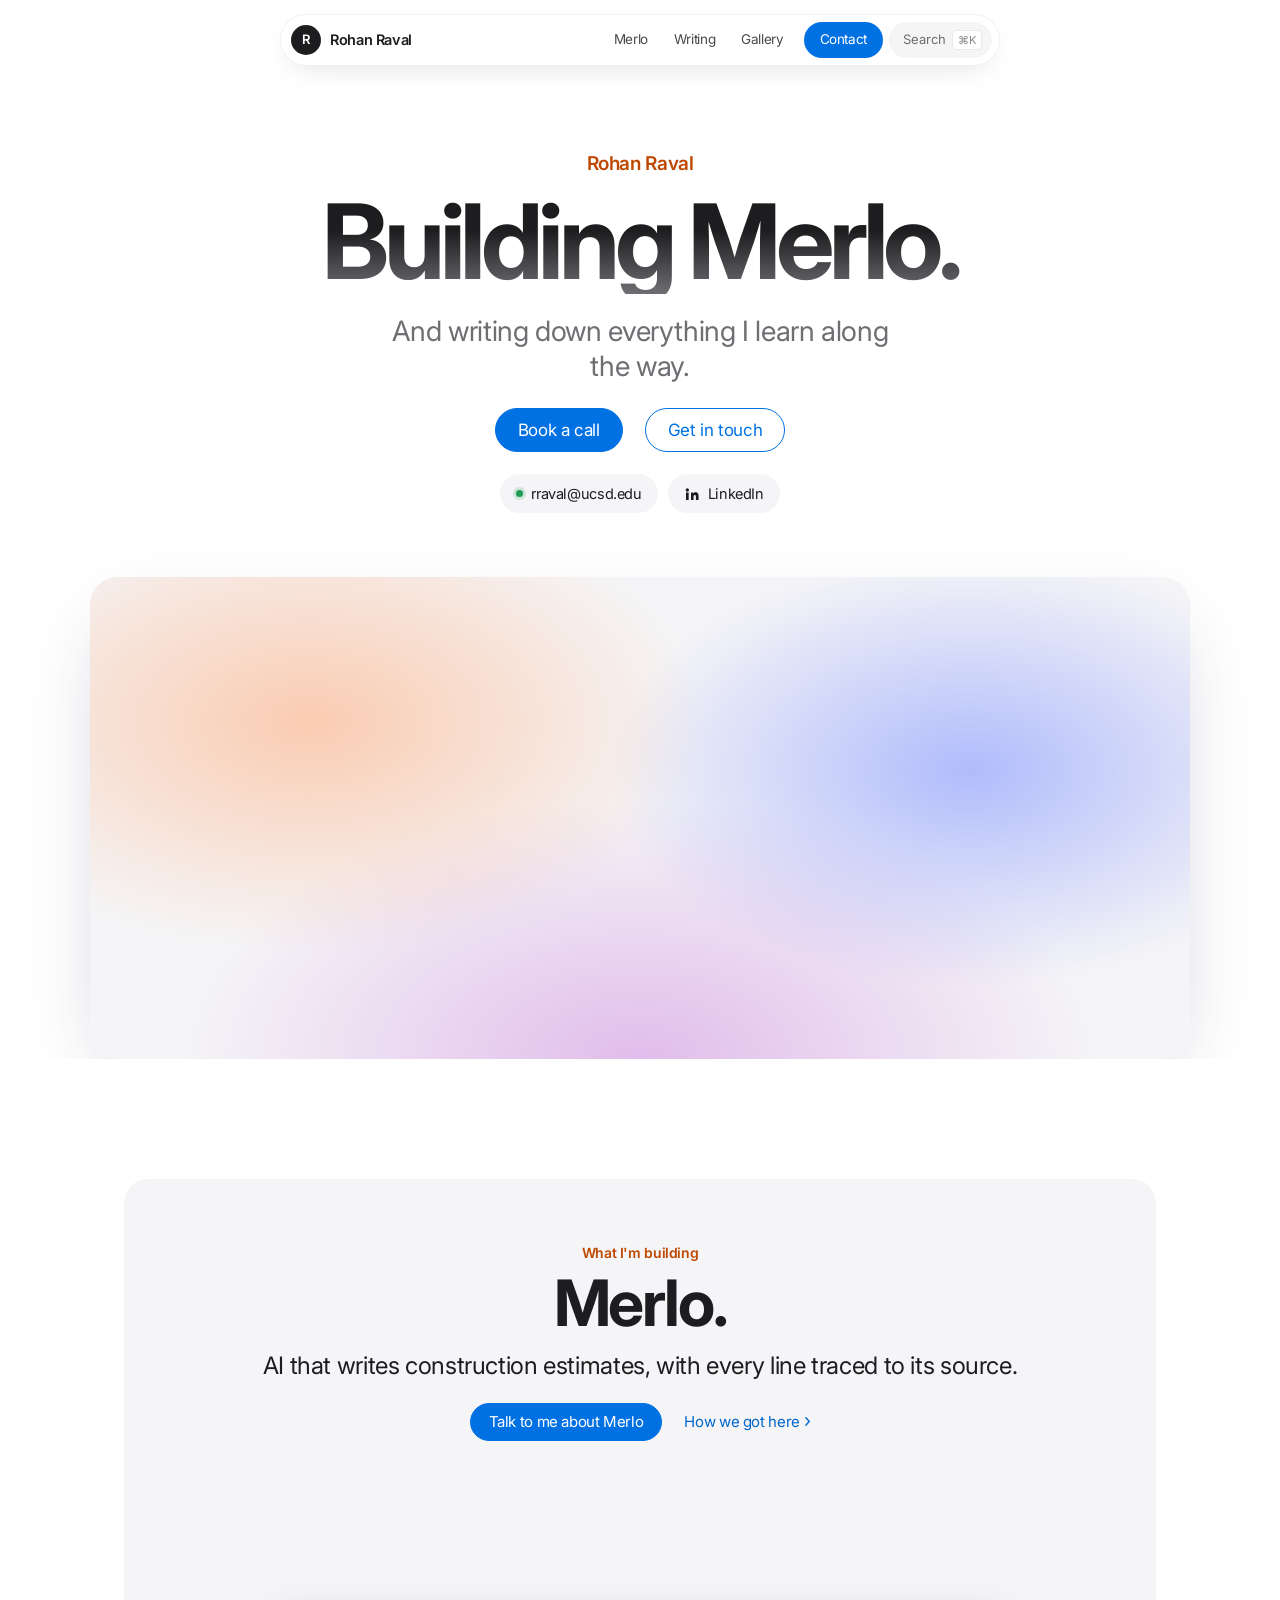
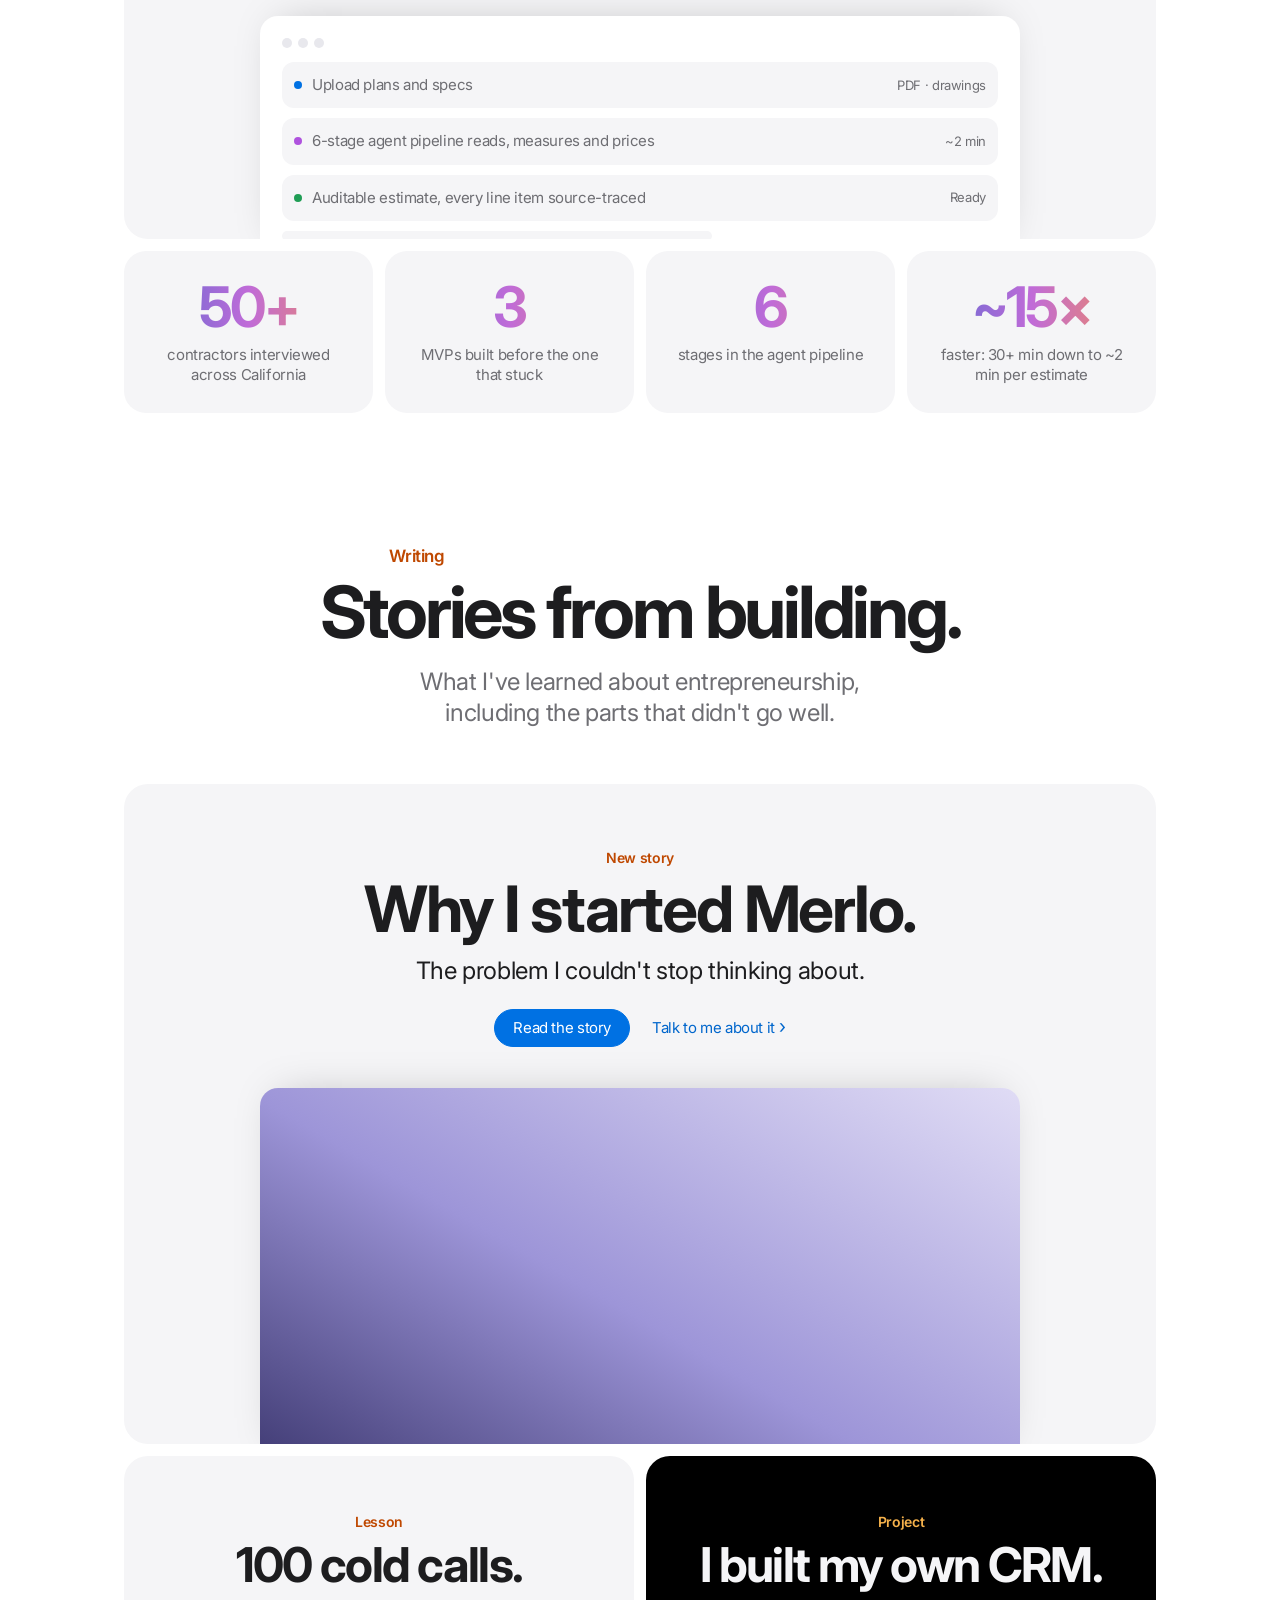
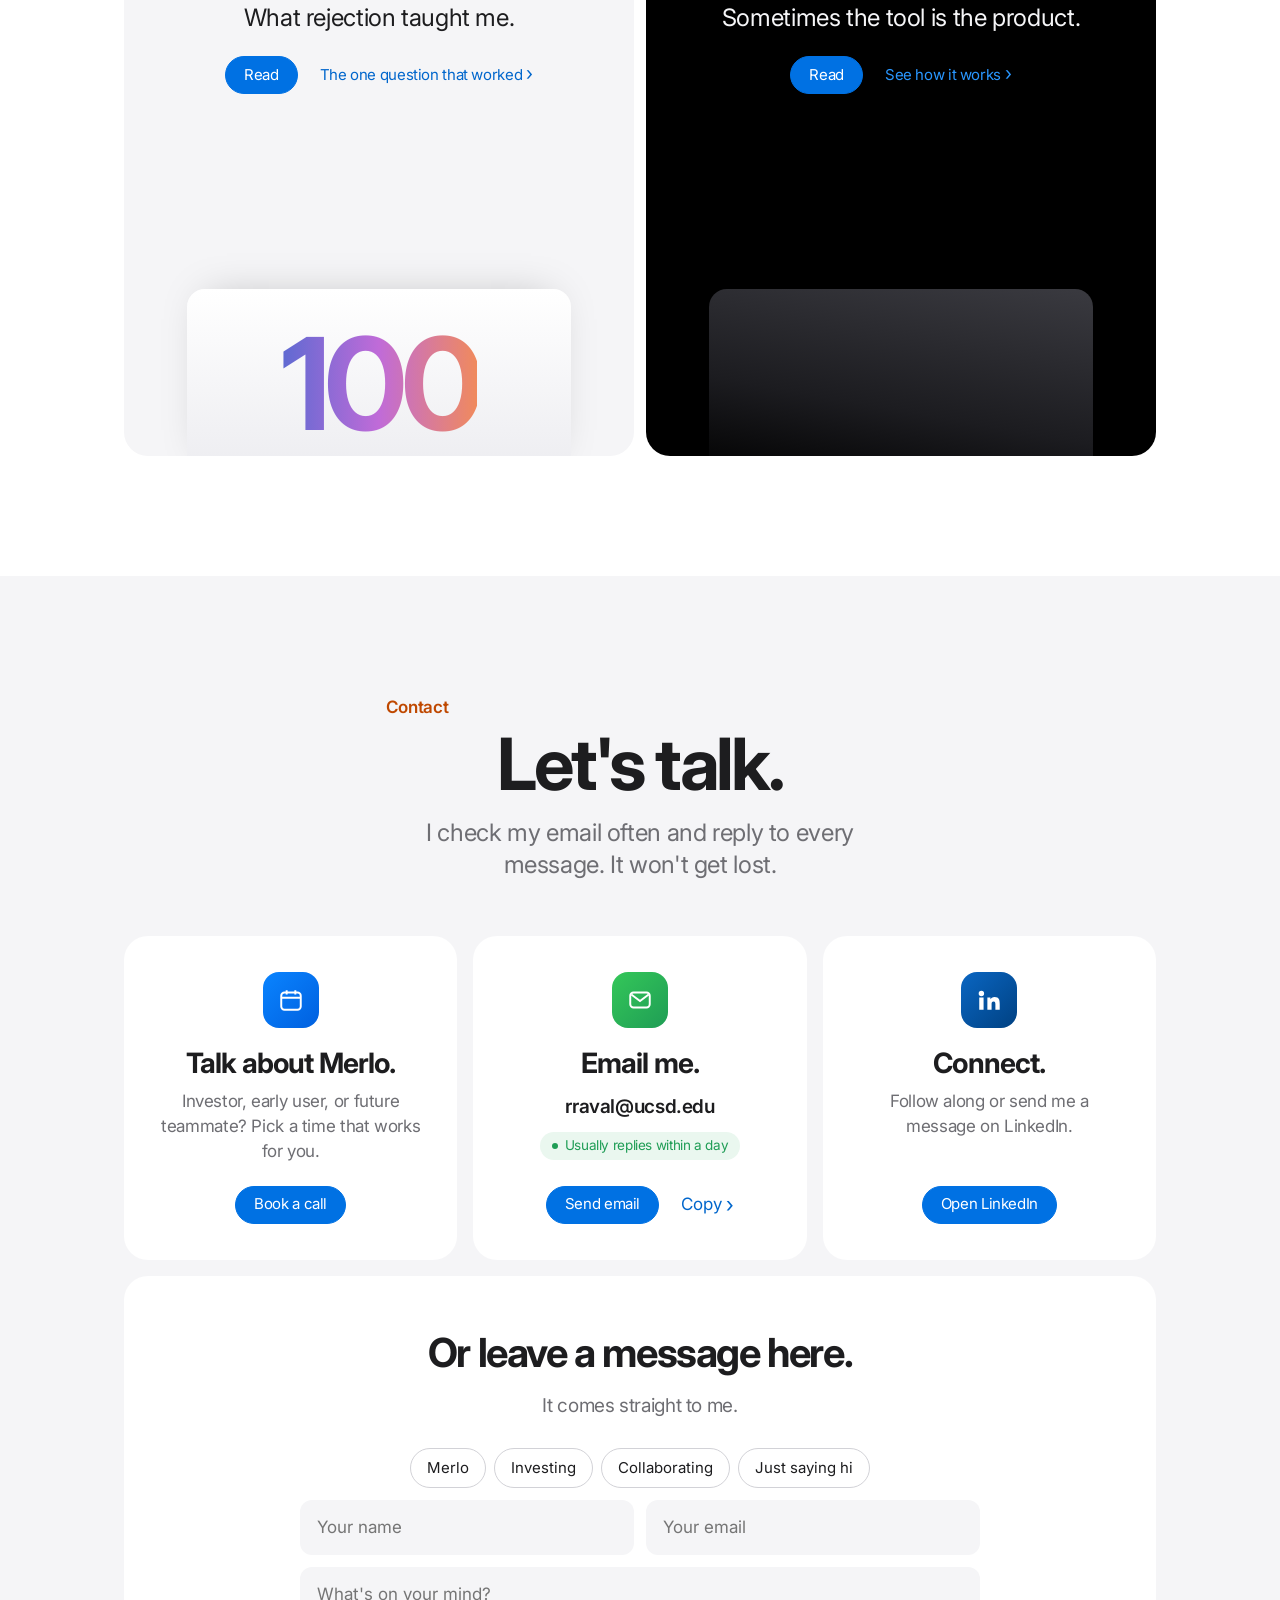
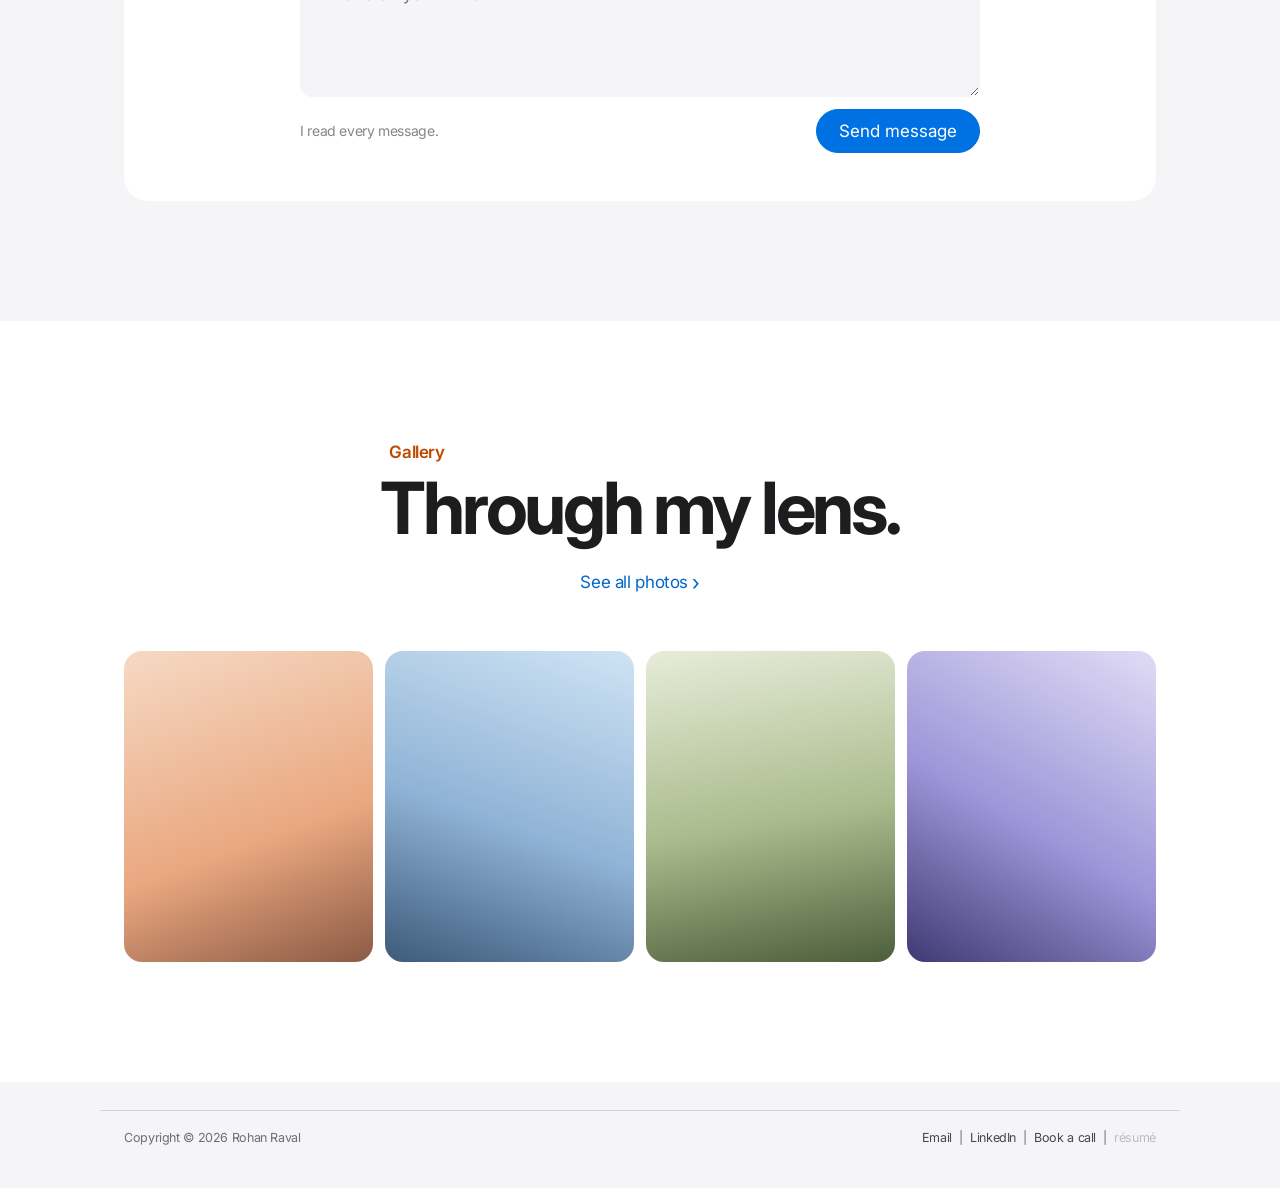
==== index.html @ dcd6565a "Add three résumé design options and the real Merlo story (preview only) Co-Authored-By: Claude Opus " ====
<!doctype html>
<html lang="en">
<head>
  <meta charset="utf-8" />
  <meta name="viewport" content="width=device-width, initial-scale=1" />
  <title>Rohan Raval</title>
  <meta name="description" content="Rohan Raval — building Merlo. Stories and lessons from the road of entrepreneurship." />
  <link rel="preconnect" href="https://fonts.googleapis.com" />
  <link rel="preconnect" href="https://fonts.gstatic.com" crossorigin />
  <link href="https://fonts.googleapis.com/css2?family=Inter:wght@400;500;600;700&display=swap" rel="stylesheet" />
  <link rel="stylesheet" href="assets/style.css" />
</head>
<body>

<nav class="nav">
  <div class="wrap">
    <a href="index.html" class="logo"><span class="logo-mark">R</span><span class="name">Rohan Raval</span></a>
    <div class="nav-links">
      <a href="#merlo" class="hide-sm">Merlo</a>
      <a href="#writing" class="hide-sm">Writing</a>
      <a href="gallery.html" class="hide-sm">Gallery</a>
      <a href="#contact" class="nav-cta">Contact</a>
      <button class="kbd-btn" data-cmdk aria-label="Search"><span class="label">Search</span><kbd>⌘K</kbd></button>
    </div>
  </div>
</nav>

<!-- ============ HERO (with contact right here) ============ -->
<header class="home-hero">
  <div class="wrap">
    <p class="kicker reveal">Rohan Raval</p>
    <h1 class="reveal">Building Merlo.</h1>
    <p class="tagline reveal">And writing down everything I learn along the way.</p>
    <div class="ctas reveal">
      <a class="pill-btn" data-link="calendly">Book a call</a>
      <a class="pill-btn ghost" href="#contact">Get in touch</a>
    </div>
    <div class="quick-contact reveal">
      <a class="qc" data-link="email"><span class="ok"></span><span data-text="email"></span></a>
      <a class="qc" data-link="linkedin"><svg viewBox="0 0 24 24" fill="currentColor"><path d="M4.98 3.5a2.5 2.5 0 1 1 0 5 2.5 2.5 0 0 1 0-5ZM3 9.75h4V21H3V9.75Zm6.5 0h3.8v1.6h.06c.53-1 1.83-2.05 3.77-2.05 4.03 0 4.77 2.65 4.77 6.1V21h-4v-4.9c0-1.17-.02-2.67-1.63-2.67-1.63 0-1.88 1.27-1.88 2.59V21h-3.9V9.75Z"/></svg>LinkedIn</a>
    </div>
  </div>
  <div class="hero-visual reveal" aria-hidden="true"></div>
</header>

<!-- ============ MERLO ============ -->
<section class="section" id="merlo">
  <div class="wrap">
    <div class="tile wide reveal">
      <p class="kicker">What I'm building</p>
      <h3>Merlo.</h3>
      <p class="tagline">AI that writes construction estimates, with every line traced to its source.</p>
      <div class="ctas">
        <a class="pill-btn" data-link="calendly">Talk to me about Merlo</a>
        <a class="chev" href="resume.html">How we got here</a>
      </div>
      <div class="mock" aria-hidden="true">
        <div class="bar"><span></span><span></span><span></span></div>
        <div class="row"><b style="background:#0071e3"></b>Upload plans and specs<span style="margin-left:auto;font-size:13px">PDF · drawings</span></div>
        <div class="row"><b style="background:#af52de"></b>6-stage agent pipeline reads, measures and prices<span style="margin-left:auto;font-size:13px">~2 min</span></div>
        <div class="row"><b style="background:#1f9d55"></b>Auditable estimate, every line item source-traced<span style="margin-left:auto;font-size:13px">Ready</span></div>
        <div class="line" style="width:60%"></div>
      </div>
    </div>
    <div class="rz-stats" style="margin-top:12px">
      <div class="rz-stat reveal"><div class="num grad-text">50+</div><div class="lbl">contractors interviewed across California</div></div>
      <div class="rz-stat reveal"><div class="num grad-text">3</div><div class="lbl">MVPs built before the one that stuck</div></div>
      <div class="rz-stat reveal"><div class="num grad-text">6</div><div class="lbl">stages in the agent pipeline</div></div>
      <div class="rz-stat reveal"><div class="num grad-text">~15×</div><div class="lbl">faster: 30+ min down to ~2 min per estimate</div></div>
    </div>
  </div>
</section>

<!-- ============ WRITING ============ -->
<section class="section tight" id="writing">
  <div class="wrap">
    <div class="s-head reveal">
      <p class="kicker">Writing</p>
      <h2>Stories from building.</h2>
      <p>What I've learned about entrepreneurship, including the parts that didn't go well.</p>
    </div>
    <div class="tiles">
      <div class="tile wide reveal">
        <p class="kicker">New story</p>
        <h3>Why I started Merlo.</h3>
        <p class="tagline">The problem I couldn't stop thinking about.</p>
        <div class="ctas"><a class="pill-btn" href="writing/why-i-started.html">Read the story</a><a class="chev" href="#contact">Talk to me about it</a></div>
        <div class="visual ph g6"></div>
      </div>
      <div class="tile reveal">
        <p class="kicker">Lesson</p>
        <h3>100 cold calls.</h3>
        <p class="tagline">What rejection taught me.</p>
        <div class="ctas"><a class="pill-btn" href="writing/why-i-started.html">Read</a><a class="chev" href="writing/why-i-started.html">The one question that worked</a></div>
        <div class="visual big-num"><span class="grad-text">100</span></div>
      </div>
      <div class="tile dark reveal">
        <p class="kicker">Project</p>
        <h3>I built my own CRM.</h3>
        <p class="tagline">Sometimes the tool is the product.</p>
        <div class="ctas"><a class="pill-btn" href="writing/why-i-started.html">Read</a><a class="chev" href="writing/why-i-started.html">See how it works</a></div>
        <div class="visual ph g4"></div>
      </div>
    </div>
  </div>
</section>

<!-- ============ CONTACT ============ -->
<section class="section gray" id="contact">
  <div class="wrap">
    <div class="s-head reveal">
      <p class="kicker">Contact</p>
      <h2>Let's talk.</h2>
      <p>I check my email often and reply to every message. It won't get lost.</p>
    </div>
    <div class="contact-grid">
      <div class="c-card reveal">
        <div class="icon" style="background:linear-gradient(135deg,#0a84ff,#0060df)"><svg viewBox="0 0 24 24" fill="none" stroke="currentColor" stroke-width="1.8"><rect x="3" y="5" width="18" height="16" rx="3"/><path d="M3 10h18M8 3v4M16 3v4"/></svg></div>
        <h3>Talk about Merlo.</h3>
        <p>Investor, early user, or future teammate? Pick a time that works for you.</p>
        <div class="ctas"><a class="pill-btn" data-link="calendly">Book a call</a></div>
      </div>
      <div class="c-card reveal">
        <div class="icon" style="background:linear-gradient(135deg,#34c759,#1f9d55)"><svg viewBox="0 0 24 24" fill="none" stroke="currentColor" stroke-width="1.8"><rect x="3" y="5" width="18" height="14" rx="3"/><path d="m4 7 8 6 8-6"/></svg></div>
        <h3>Email me.</h3>
        <div class="email-line" data-text="email"></div>
        <span class="status">Usually replies within a day</span>
        <div class="ctas"><a class="pill-btn" data-link="email">Send email</a><button class="chev" data-copy="email" style="background:none;border:0;font:inherit;cursor:pointer;padding:0">Copy</button></div>
      </div>
      <div class="c-card reveal">
        <div class="icon" style="background:linear-gradient(135deg,#0a66c2,#004182)"><svg viewBox="0 0 24 24" fill="currentColor"><path d="M4.98 3.5a2.5 2.5 0 1 1 0 5 2.5 2.5 0 0 1 0-5ZM3 9.75h4V21H3V9.75Zm6.5 0h3.8v1.6h.06c.53-1 1.83-2.05 3.77-2.05 4.03 0 4.77 2.65 4.77 6.1V21h-4v-4.9c0-1.17-.02-2.67-1.63-2.67-1.63 0-1.88 1.27-1.88 2.59V21h-3.9V9.75Z"/></svg></div>
        <h3>Connect.</h3>
        <p>Follow along or send me a message on LinkedIn.</p>
        <div class="ctas"><a class="pill-btn" data-link="linkedin">Open LinkedIn</a></div>
      </div>
    </div>

    <div class="msg-card reveal">
      <h3>Or leave a message here.</h3>
      <p>It comes straight to me.</p>
      <form class="msg">
        <div class="chips full" role="group" aria-label="Topic">
          <button type="button" class="chip" aria-pressed="false">Merlo</button>
          <button type="button" class="chip" aria-pressed="false">Investing</button>
          <button type="button" class="chip" aria-pressed="false">Collaborating</button>
          <button type="button" class="chip" aria-pressed="false">Just saying hi</button>
        </div>
        <input class="field" name="company" tabindex="-1" autocomplete="off" aria-hidden="true" style="position:absolute;left:-9999px" />
        <input class="field" name="name" placeholder="Your name" required />
        <input class="field" name="email" type="email" placeholder="Your email" required />
        <textarea class="field full" name="message" placeholder="What's on your mind?" required></textarea>
        <div class="form-foot full">
          <span class="form-note">I read every message.</span>
          <button class="pill-btn" type="submit">Send message</button>
        </div>
      </form>
    </div>
  </div>
</section>

<!-- ============ GALLERY ============ -->
<section class="section" id="gallery">
  <div class="wrap">
    <div class="s-head reveal">
      <p class="kicker">Gallery</p>
      <h2>Through my lens.</h2>
      <div class="ctas"><a class="chev" href="gallery.html">See all photos</a></div>
    </div>
    <a href="gallery.html" class="peek reveal" aria-label="Open the gallery">
      <div class="ph g1"></div><div class="ph g2"></div><div class="ph g3"></div><div class="ph g6"></div>
    </a>
  </div>
</section>

<footer>
  <div class="wrap">
    <span>Copyright © 2026 Rohan Raval</span>
    <span><a data-link="email">Email</a> &nbsp;|&nbsp; <a data-link="linkedin">LinkedIn</a> &nbsp;|&nbsp; <a data-link="calendly">Book a call</a> &nbsp;|&nbsp; <a href="resume.html" class="secret">résumé</a></span>
  </div>
</footer>

<script src="assets/site.js"></script>
</body>
</html>
---- assets/style.css ----
/* rraval.com — Apple-style, light */
:root {
  --bg: #ffffff;
  --bg-2: #f5f5f7;            /* Apple's section gray */
  --text: #1d1d1f;
  --text-2: #6e6e73;
  --text-3: #86868b;
  --line: #d2d2d7;
  --line-soft: #e8e8ed;
  --blue: #0071e3;
  --blue-hover: #0077ed;
  --link: #0066cc;
  --orange: #bf4800;
  --green: #1f9d55;
  --max: 1080px;
  --font: -apple-system, BlinkMacSystemFont, "SF Pro Display", "SF Pro Text", "Inter", "Helvetica Neue", Helvetica, Arial, sans-serif;
  --mono: ui-monospace, SFMono-Regular, Menlo, monospace;
}

* { box-sizing: border-box; }
html { -webkit-text-size-adjust: 100%; scroll-behavior: smooth; scroll-padding-top: 80px; }
body {
  margin: 0; background: var(--bg); color: var(--text);
  font-family: var(--font); font-size: 17px; line-height: 1.47; letter-spacing: -.022em;
  -webkit-font-smoothing: antialiased;
}
a { color: inherit; text-decoration: none; }
img { max-width: 100%; display: block; }
::selection { background: #cfe3fb; }
.wrap { max-width: var(--max); margin: 0 auto; padding: 0 24px; }
@media (max-width: 600px) { .wrap { padding: 0 16px; } }

/* ---------- Floating capsule nav ---------- */
.nav {
  position: fixed; top: 14px; left: 50%; transform: translateX(-50%); z-index: 50;
  width: min(720px, calc(100% - 24px)); height: 52px; border-radius: 999px;
  background: rgba(255,255,255,.72);
  backdrop-filter: saturate(180%) blur(20px); -webkit-backdrop-filter: saturate(180%) blur(20px);
  border: 1px solid rgba(0,0,0,.06);
  box-shadow: 0 10px 30px -14px rgba(0,0,0,.18);
  transition: background .25s, box-shadow .25s;
}
.nav.scrolled { background: rgba(255,255,255,.86); box-shadow: 0 14px 36px -14px rgba(0,0,0,.24); }
.nav .wrap { max-width: none; height: 100%; padding: 0 7px 0 10px; display: flex; align-items: center; justify-content: space-between; }
.logo { display: flex; align-items: center; gap: 9px; font-weight: 600; font-size: 14.5px; }
.logo-mark { width: 30px; height: 30px; border-radius: 50%; background: var(--text); color: #fff; display: grid; place-items: center; font-size: 13px; font-weight: 600; }
.nav-links { display: flex; align-items: center; gap: 2px; }
.nav-links a { font-size: 13.5px; color: var(--text); opacity: .8; padding: 7px 12px; border-radius: 999px; transition: background .15s, opacity .15s; }
.nav-links a:hover { opacity: 1; background: rgba(0,0,0,.05); }
.nav-links a.nav-cta { opacity: 1; background: var(--blue); color: #fff; padding: 8px 16px; margin-left: 6px; }
.nav-links a.nav-cta:hover { background: var(--blue-hover); }
.kbd-btn {
  display: inline-flex; align-items: center; gap: 6px; font: inherit; font-size: 13px; color: var(--text-2);
  height: 36px; padding: 0 10px 0 14px; margin-left: 4px; border-radius: 999px; cursor: pointer;
  background: rgba(0,0,0,.04); border: 0;
}
.kbd-btn:hover { background: rgba(0,0,0,.07); color: var(--text); }
kbd { font-family: var(--font); font-size: 11px; color: var(--text-3); background: #fff; border: 1px solid var(--line-soft); border-radius: 4px; padding: 1px 5px; }
@media (max-width: 640px) {
  .nav-links a.hide-sm, .kbd-btn .label, .logo .name { display: none; }
}

/* ---------- Buttons & links (Apple) ---------- */
.pill-btn {
  display: inline-flex; align-items: center; justify-content: center; gap: 6px;
  font-size: 17px; font-weight: 400; min-height: 44px; padding: 0 22px; border-radius: 999px;
  background: var(--blue); color: #fff; border: 1px solid var(--blue); cursor: pointer; font-family: inherit;
  transition: background .15s, color .15s;
}
.pill-btn:hover { background: var(--blue-hover); }
.pill-btn.ghost { background: transparent; color: var(--blue); }
.pill-btn.ghost:hover { background: var(--blue); color: #fff; }
.pill-btn.small { font-size: 14px; min-height: 34px; padding: 0 16px; }
.chev { color: var(--link); font-size: 17px; display: inline-flex; gap: 2px; align-items: center; }
.chev:hover { text-decoration: underline; text-underline-offset: 3px; }
.chev::after { content: "›"; font-size: 1.25em; line-height: 1; margin-left: 2px; }
.ctas { display: flex; gap: 14px 22px; align-items: center; flex-wrap: wrap; justify-content: center; margin-top: 24px; }

/* ---------- Home hero ---------- */
.home-hero { text-align: center; padding: 150px 0 0; overflow: hidden; }
.home-hero .kicker { font-size: 19px; font-weight: 600; color: var(--orange); margin: 0; }
.home-hero h1 {
  font-size: clamp(48px, 9vw, 104px); line-height: 1.02; letter-spacing: -.05em; font-weight: 700;
  margin: 10px auto 0; max-width: 11ch;
  background: linear-gradient(180deg, #1d1d1f 40%, #6e6e73);
  -webkit-background-clip: text; background-clip: text; color: transparent;
}
.home-hero .tagline { font-size: clamp(21px, 2.6vw, 28px); line-height: 1.25; color: var(--text-2); margin: 20px auto 0; max-width: 30ch; }
.quick-contact { display: flex; justify-content: center; gap: 10px; flex-wrap: wrap; margin-top: 22px; }
.qc {
  display: inline-flex; align-items: center; gap: 8px; font-size: 14.5px; color: var(--text);
  background: var(--bg-2); border-radius: 999px; padding: 9px 16px; transition: background .15s;
}
.qc:hover { background: #ebebef; }
.qc svg { width: 16px; height: 16px; }
.qc .ok { width: 7px; height: 7px; border-radius: 50%; background: var(--green); box-shadow: 0 0 0 3px rgba(31,157,85,.18); }
.hero-visual {
  width: min(1100px, 92%); aspect-ratio: 16/7; margin: 64px auto 0; border-radius: 28px;
  background:
    radial-gradient(60% 80% at 20% 30%, rgba(255,170,120,.55), transparent 60%),
    radial-gradient(55% 75% at 80% 40%, rgba(120,140,255,.55), transparent 60%),
    radial-gradient(70% 90% at 50% 100%, rgba(200,120,220,.45), transparent 60%),
    #f5f5f7;
  box-shadow: 0 30px 80px -30px rgba(40,40,80,.30);
  transform: scale(.94); transition: transform 1.2s cubic-bezier(.2,.8,.2,1);
}
.hero-visual.in { transform: scale(1); }

/* ---------- Sections ---------- */
.section { padding: 120px 0; }
.section.gray { background: var(--bg-2); }
.section.tight { padding-top: 12px; }
.s-head { text-align: center; max-width: 820px; margin: 0 auto 56px; }
.s-head .kicker { font-size: 17px; font-weight: 600; color: var(--orange); margin: 0 0 8px; }
.s-head h2 { font-size: clamp(40px, 6vw, 72px); line-height: 1.04; letter-spacing: -.045em; font-weight: 700; margin: 0; }
.s-head p { font-size: clamp(19px, 2.2vw, 24px); line-height: 1.3; color: var(--text-2); margin: 16px auto 0; max-width: 34ch; }

/* ---------- Tiles (apple.com homepage) ---------- */
.tiles { display: grid; grid-template-columns: 1fr 1fr; gap: 12px; }
.tile {
  position: relative; overflow: hidden; border-radius: 24px; text-align: center;
  background: var(--bg-2); padding: 56px 32px 0; min-height: 600px;
  display: flex; flex-direction: column; align-items: center;
}
.section.gray .tile { background: #fff; }
.tile.wide { grid-column: 1 / -1; min-height: 660px; padding-top: 64px; }
.tile .kicker { font-size: 14px; font-weight: 600; color: var(--orange); margin: 0 0 6px; }
.tile h3 { font-size: clamp(34px, 4.4vw, 48px); line-height: 1.07; letter-spacing: -.035em; font-weight: 700; margin: 0; max-width: 16ch; }
.tile.wide h3 { font-size: clamp(40px, 5.8vw, 64px); }
.tile .tagline { font-size: clamp(19px, 2vw, 24px); margin: 10px 0 0; color: var(--text); }
.tile .ctas { margin-top: 20px; }
.tile .pill-btn { font-size: 15px; min-height: 38px; padding: 0 18px; }
.tile .chev { font-size: 15px; }
.tile .visual {
  margin-top: auto; width: 86%; max-width: 760px; aspect-ratio: 16/8;
  border-radius: 18px 18px 0 0; transform: translateY(24px);
  transition: transform .8s cubic-bezier(.2,.8,.2,1); box-shadow: 0 -10px 40px -20px rgba(0,0,0,.25);
}
.tile:hover .visual { transform: translateY(8px); }
.tile.dark { background: #000; color: #f5f5f7; }
.tile.dark .tagline { color: #f5f5f7; }
.tile.dark .kicker { color: #f5b14b; }
.tile.dark .chev { color: #2997ff; }
.visual.big-num { display: grid; place-items: center; background: linear-gradient(180deg, #fff, #ececf0); font-size: clamp(64px, 10vw, 140px); font-weight: 700; letter-spacing: -.05em; }
.grad-text { background: linear-gradient(90deg, #5e6ad2, #c06bd8 50%, #f08a5d); -webkit-background-clip: text; background-clip: text; color: transparent; }
@media (max-width: 760px) {
  .tiles { grid-template-columns: 1fr; }
  .tile, .tile.wide { min-height: 500px; padding: 44px 20px 0; }
}

/* Merlo product mock inside a tile */
.mock { margin-top: auto; width: 86%; max-width: 760px; background: #fff; border-radius: 18px 18px 0 0; transform: translateY(24px);
  box-shadow: 0 -10px 40px -20px rgba(0,0,0,.25); padding: 22px; display: grid; gap: 10px; text-align: left; transition: transform .8s cubic-bezier(.2,.8,.2,1); }
.tile:hover .mock { transform: translateY(8px); }
.mock .bar { display: flex; gap: 6px; margin-bottom: 4px; } .mock .bar span { width: 10px; height: 10px; border-radius: 50%; background: var(--line-soft); }
.mock .row { display: flex; align-items: center; gap: 10px; padding: 12px; border-radius: 12px; background: var(--bg-2); font-size: 15px; color: var(--text-2); }
.mock .row b { width: 8px; height: 8px; border-radius: 50%; flex-shrink: 0; }
.mock .line { height: 10px; border-radius: 6px; background: var(--bg-2); }

/* ---------- Contact (Apple-style cards) ---------- */
.contact-grid { display: grid; grid-template-columns: repeat(3, 1fr); gap: 16px; }
@media (max-width: 860px) { .contact-grid { grid-template-columns: 1fr; } }
.c-card {
  background: #fff; border-radius: 24px; padding: 36px 32px; text-align: center;
  display: flex; flex-direction: column; align-items: center; transition: transform .3s cubic-bezier(.2,.8,.2,1), box-shadow .3s;
}
a.c-card:hover, .c-card:hover { transform: scale(1.015); box-shadow: 0 20px 50px -24px rgba(0,0,0,.22); }
.c-card .icon { width: 56px; height: 56px; border-radius: 16px; display: grid; place-items: center; margin-bottom: 20px; color: #fff; }
.c-card .icon svg { width: 26px; height: 26px; }
.c-card h3 { font-size: 28px; letter-spacing: -.03em; line-height: 1.1; margin: 0; font-weight: 700; }
.c-card p { color: var(--text-2); margin: 10px 0 0; font-size: 17px; }
.c-card .ctas { margin-top: auto; padding-top: 22px; }
.c-card .pill-btn { font-size: 15px; min-height: 38px; padding: 0 18px; }
.c-card .chev { font-size: 15px; }
.email-line { font-size: 19px; font-weight: 600; margin-top: 14px; word-break: break-all; }
.status { display: inline-flex; align-items: center; gap: 7px; font-size: 13.5px; color: var(--green); background: #eaf7ef; border-radius: 999px; padding: 4px 12px; margin-top: 12px; }
.status::before { content: ""; width: 6px; height: 6px; border-radius: 50%; background: var(--green); }

.msg-card { background: #fff; border-radius: 24px; padding: 48px 40px; margin-top: 16px; text-align: center; }
.msg-card h3 { font-size: clamp(28px, 3.4vw, 40px); letter-spacing: -.035em; margin: 0; font-weight: 700; }
.msg-card > p { color: var(--text-2); margin: 10px 0 0; font-size: 19px; }
form.msg { display: grid; grid-template-columns: 1fr 1fr; gap: 12px; margin: 28px auto 0; max-width: 680px; text-align: left; }
form.msg .full { grid-column: 1 / -1; }
@media (max-width: 560px) { form.msg { grid-template-columns: 1fr; } .msg-card { padding: 36px 20px; } }
.field {
  width: 100%; font: inherit; font-size: 17px; color: var(--text);
  background: var(--bg-2); border: 1px solid transparent; border-radius: 12px; padding: 14px 16px;
  outline: none; transition: border-color .15s, box-shadow .15s, background .15s;
}
.field:focus { background: #fff; border-color: var(--blue); box-shadow: 0 0 0 4px rgba(0,113,227,.15); }
textarea.field { min-height: 130px; resize: vertical; }
.chips { display: flex; flex-wrap: wrap; gap: 8px; justify-content: center; }
.chip {
  font: inherit; font-size: 15px; color: var(--text); cursor: pointer;
  background: #fff; border: 1px solid var(--line); border-radius: 999px; padding: 8px 16px; transition: all .15s;
}
.chip:hover { border-color: var(--text-3); }
.chip[aria-pressed="true"] { border-color: var(--blue); box-shadow: 0 0 0 1px var(--blue); color: var(--blue); }
.form-foot { display: flex; align-items: center; justify-content: space-between; gap: 12px; flex-wrap: wrap; }
.form-note { font-size: 14px; color: var(--text-3); }

/* ---------- Gallery ---------- */
.peek { display: grid; grid-template-columns: repeat(4, 1fr); gap: 12px; }
@media (max-width: 640px) { .peek { grid-template-columns: repeat(2, 1fr); } }
.peek .ph { aspect-ratio: 4/5; border-radius: 18px; transition: transform .5s cubic-bezier(.2,.8,.2,1); }
.peek:hover .ph { transform: scale(1.02); }
.gallery { columns: 3 260px; column-gap: 12px; }
.shot { break-inside: avoid; margin: 0 0 12px; border-radius: 18px; overflow: hidden; position: relative; cursor: zoom-in; }
.shot figcaption {
  position: absolute; left: 0; right: 0; bottom: 0; padding: 32px 16px 14px;
  font-size: 14px; color: #fff; background: linear-gradient(transparent, rgba(0,0,0,.45)); opacity: 0; transition: opacity .2s;
}
.shot:hover figcaption { opacity: 1; }

/* ---------- Story page (product page) ---------- */
.p-hero { text-align: center; padding: 140px 0 0; overflow: hidden; }
.p-hero .kicker { font-size: 19px; font-weight: 600; color: var(--orange); margin: 0; }
.p-hero h1 {
  font-size: clamp(48px, 9vw, 112px); line-height: 1.02; letter-spacing: -.05em; font-weight: 700;
  margin: 8px auto 0; max-width: 12ch;
  background: linear-gradient(180deg, #1d1d1f 40%, #6e6e73); -webkit-background-clip: text; background-clip: text; color: transparent;
}
.p-hero .tagline { font-size: clamp(21px, 2.6vw, 28px); color: var(--text-2); margin: 18px auto 0; max-width: 30ch; line-height: 1.25; }
.p-hero .meta { margin-top: 18px; font-size: 14px; color: var(--text-3); }
.p-hero .visual { width: min(1100px, 92%); aspect-ratio: 16/8; margin: 56px auto 0; border-radius: 28px; box-shadow: 0 30px 80px -30px rgba(40,40,80,.35); transform: scale(.92); transition: transform 1.2s cubic-bezier(.2,.8,.2,1); }
.p-hero .visual.in { transform: scale(1); }
.p-section { padding: 120px 0; }
.p-section.gray { background: var(--bg-2); }
.p-head { text-align: center; max-width: 800px; margin: 0 auto 56px; }
.p-head h2 { font-size: clamp(40px, 6vw, 72px); line-height: 1.04; letter-spacing: -.045em; font-weight: 700; margin: 0; }
.p-head p { font-size: clamp(19px, 2.2vw, 24px); color: var(--text-2); margin: 16px 0 0; line-height: 1.3; }
.highlights { display: flex; gap: 20px; overflow-x: auto; scroll-snap-type: x mandatory; padding: 4px max(24px, calc((100vw - var(--max)) / 2 + 24px)) 24px; scrollbar-width: none; }
.highlights::-webkit-scrollbar { display: none; }
.hl { flex: 0 0 min(400px, 82vw); scroll-snap-align: center; border-radius: 24px; background: var(--bg-2); overflow: hidden; display: flex; flex-direction: column; }
.hl .ph { aspect-ratio: 4/3; }
.hl div.txt { padding: 24px 28px 30px; }
.hl .n { font-size: 13px; color: var(--text-3); font-weight: 600; }
.hl h3 { margin: 6px 0 0; font-size: 24px; letter-spacing: -.025em; line-height: 1.15; }
.hl p { margin: 8px 0 0; color: var(--text-2); font-size: 16px; }
.stats { display: grid; grid-template-columns: repeat(3, 1fr); gap: 24px; text-align: center; }
@media (max-width: 760px) { .stats { grid-template-columns: 1fr; gap: 48px; } }
.stat .num { font-size: clamp(64px, 9vw, 120px); font-weight: 700; letter-spacing: -.05em; line-height: 1; background: linear-gradient(90deg, #5e6ad2, #c06bd8 55%, #f08a5d); -webkit-background-clip: text; background-clip: text; color: transparent; }
.stat .lbl { margin-top: 12px; font-size: 19px; color: var(--text-2); }
.statement { text-align: center; font-size: clamp(32px, 4.6vw, 56px); line-height: 1.1; letter-spacing: -.04em; font-weight: 700; max-width: 22ch; margin: 0 auto; }
.statement .dim { color: #b8b8bd; }
.p-prose { max-width: 680px; margin: 0 auto; font-size: 19px; line-height: 1.65; }
.p-prose p { margin: 0 0 1.2em; }
.p-prose h3 { font-size: 30px; letter-spacing: -.03em; margin: 1.6em 0 .5em; line-height: 1.15; }
.bento { display: grid; grid-template-columns: repeat(6, 1fr); gap: 16px; }
.bento > div { background: var(--bg-2); border-radius: 24px; padding: 32px; min-height: 220px; display: flex; flex-direction: column; justify-content: flex-end; }
.bento .b1 { grid-column: span 4; background: linear-gradient(135deg, #eef0ff, #f5f5f7 70%); }
.bento .b2, .bento .b3 { grid-column: span 2; }
.bento .b4 { grid-column: span 4; background: linear-gradient(135deg, #fff1e6, #f5f5f7 70%); }
.bento .big { font-size: clamp(28px, 3.4vw, 40px); font-weight: 700; letter-spacing: -.035em; line-height: 1.08; }
.bento p { color: var(--text-2); margin: 10px 0 0; font-size: 17px; }
@media (max-width: 760px) { .bento > div { grid-column: span 6 !important; } }
.p-cta { text-align: center; padding: 140px 0; }
.p-cta h2 { font-size: clamp(40px, 6.4vw, 72px); letter-spacing: -.045em; line-height: 1.04; margin: 0; font-weight: 700; }
.p-cta p { font-size: 21px; color: var(--text-2); margin: 14px 0 0; }
.next-story { border-top: 1px solid var(--line-soft); padding: 48px 0; }
.next-story a { display: flex; justify-content: space-between; align-items: center; gap: 16px; }
.next-story .lbl { font-size: 13px; color: var(--text-3); }
.next-story h4 { margin: 4px 0 0; font-size: 24px; letter-spacing: -.025em; }
.progress { position: fixed; top: 0; left: 0; height: 3px; background: var(--blue); width: 0; z-index: 60; }

/* ---------- Resume ---------- */
.resume { max-width: 760px; margin: 0 auto; padding: 150px 0 80px; }
.resume .found { display: inline-block; font-size: 14px; color: var(--blue); background: #e8f2fd; border-radius: 999px; padding: 6px 14px; margin-bottom: 20px; }
.resume h1 { font-size: clamp(44px, 7vw, 72px); letter-spacing: -.045em; line-height: 1.04; margin: 0; font-weight: 700; }
.resume .sub { font-size: 21px; color: var(--text-2); margin: 10px 0 0; }
.resume h2 { font-size: 28px; letter-spacing: -.03em; margin: 64px 0 8px; }
.r-item { display: grid; grid-template-columns: 140px 1fr; gap: 24px; padding: 22px 0; border-bottom: 1px solid var(--line-soft); }
.r-item .when { font-size: 15px; color: var(--text-3); padding-top: 2px; }
.r-item h3 { margin: 0; font-size: 19px; font-weight: 600; }
.r-item p { margin: 4px 0 0; color: var(--text-2); font-size: 17px; }
@media (max-width: 600px) { .r-item { grid-template-columns: 1fr; gap: 4px; } }

/* ---------- Footer (Apple-style) ---------- */
footer { background: var(--bg-2); color: var(--text-2); font-size: 12.5px; padding: 28px 0 40px; }
footer .wrap { display: flex; justify-content: space-between; gap: 16px; flex-wrap: wrap; border-top: 1px solid var(--line); padding-top: 18px; }
footer a { color: var(--text); opacity: .8; }
footer a:hover { opacity: 1; text-decoration: underline; }
footer a.secret { color: var(--text-3); opacity: .5; }

/* ---------- Command menu ---------- */
.cmdk-backdrop { position: fixed; inset: 0; z-index: 100; background: rgba(245,245,247,.6); backdrop-filter: blur(6px); -webkit-backdrop-filter: blur(6px); display: none; align-items: flex-start; justify-content: center; padding: 14vh 16px 0; }
.cmdk-backdrop.open { display: flex; animation: fade .12s ease-out; }
.cmdk { width: 100%; max-width: 560px; background: #fff; border-radius: 18px; box-shadow: 0 30px 80px -20px rgba(0,0,0,.3); overflow: hidden; animation: pop .14s ease-out; }
.cmdk input { width: 100%; border: 0; outline: 0; font: inherit; font-size: 17px; padding: 18px 20px; border-bottom: 1px solid var(--line-soft); }
.cmdk ul { list-style: none; margin: 0; padding: 6px; max-height: 340px; overflow: auto; }
.cmdk li { display: flex; align-items: center; justify-content: space-between; gap: 12px; padding: 11px 12px; border-radius: 10px; font-size: 15px; cursor: pointer; }
.cmdk li.active { background: var(--blue); color: #fff; }
.cmdk li .hint { font-size: 12.5px; color: var(--text-3); }
.cmdk li.active .hint { color: rgba(255,255,255,.8); }
.cmdk .group { font-size: 12px; color: var(--text-3); padding: 10px 12px 4px; cursor: default; font-weight: 600; }
@keyframes fade { from { opacity: 0; } }
@keyframes pop { from { opacity: 0; transform: scale(.98) translateY(-4px); } }
.toast { position: fixed; left: 50%; bottom: 24px; transform: translateX(-50%) translateY(20px); background: var(--text); color: #fff; font-size: 14px; padding: 10px 16px; border-radius: 999px; opacity: 0; transition: all .25s; z-index: 120; pointer-events: none; }
.toast.show { opacity: 1; transform: translateX(-50%) translateY(0); }

/* ---------- Motion ---------- */
.reveal { opacity: 0; transform: translateY(24px); transition: opacity .9s ease, transform .9s cubic-bezier(.2,.8,.2,1); }
.reveal.in { opacity: 1; transform: none; }
@media (prefers-reduced-motion: reduce) { .reveal, .hero-visual, .p-hero .visual { opacity: 1; transform: none; transition: none; } html { scroll-behavior: auto; } }

/* placeholder photo gradients */
.ph { background: var(--bg-2); }
.ph.g1 { background: linear-gradient(160deg, #f6d9c4, #e9a77f 60%, #8c5a45); }
.ph.g2 { background: linear-gradient(200deg, #cfe3f4, #8fb3d6 55%, #3d5a7a); }
.ph.g3 { background: linear-gradient(170deg, #e7ecd9, #a9bb8c 55%, #4d5e3b); }
.ph.g4 { background: linear-gradient(190deg, #3a3a40, #1c1c20 60%, #000); }
.ph.g5 { background: linear-gradient(150deg, #fbe7d0, #f0b46c 50%, #7a4a1d); }
.ph.g6 { background: linear-gradient(210deg, #e0dcf5, #9d95d8 55%, #3f3a73); }

/* =====================================================================
   Résumé designs
   ===================================================================== */
.rz { padding: 140px 0 100px; }
.rz-hero { text-align: center; }
.rz-hero .kicker { font-size: 19px; font-weight: 600; color: var(--orange); margin: 0; }
.rz-hero h1 { font-size: clamp(48px, 8vw, 96px); line-height: 1.02; letter-spacing: -.05em; font-weight: 700; margin: 8px 0 0;
  background: linear-gradient(180deg, #1d1d1f 40%, #6e6e73); -webkit-background-clip: text; background-clip: text; color: transparent; }
.rz-hero .tagline { font-size: clamp(20px, 2.4vw, 26px); color: var(--text-2); margin: 14px auto 0; max-width: 34ch; line-height: 1.3; }
.rz-stats { display: grid; grid-template-columns: repeat(4, 1fr); gap: 12px; margin: 64px 0 0; }
@media (max-width: 860px) { .rz-stats { grid-template-columns: repeat(2, 1fr); } }
.rz-stat { background: var(--bg-2); border-radius: 22px; padding: 28px 24px; text-align: center; }
.rz-stat .num { font-size: clamp(40px, 5vw, 56px); font-weight: 700; letter-spacing: -.045em; line-height: 1; }
.rz-stat .lbl { margin-top: 10px; font-size: 15px; color: var(--text-2); line-height: 1.35; }
.rz-h2 { font-size: clamp(32px, 4.4vw, 48px); letter-spacing: -.04em; font-weight: 700; margin: 96px 0 24px; }
.rz-h2.center { text-align: center; }

/* Design A: classic timeline */
.rz-a { max-width: 820px; margin: 0 auto; }
.rz-a .rz-hero { text-align: left; }
.rz-a .rz-hero .tagline { margin-left: 0; }
.rz-a .rz-h2 { font-size: 28px; margin: 64px 0 4px; }
.ra-item { display: grid; grid-template-columns: 150px 1fr; gap: 28px; padding: 26px 0; border-bottom: 1px solid var(--line-soft); }
.ra-item .when { font-size: 15px; color: var(--text-3); padding-top: 3px; }
.ra-item .where { font-size: 14px; color: var(--text-3); margin-top: 2px; }
.ra-item h3 { margin: 0; font-size: 21px; letter-spacing: -.02em; }
.ra-item h3 span { color: var(--text-2); font-weight: 500; }
.ra-item .what { margin: 4px 0 0; color: var(--text-2); font-size: 17px; }
.ra-item ul { margin: 12px 0 0; padding-left: 18px; color: var(--text); font-size: 16px; line-height: 1.55; }
.ra-item li { margin: 4px 0; }
.ra-item.feature { background: linear-gradient(135deg, #eef5fe, #fff 70%); border-radius: 22px; padding: 28px; border: 0; margin: 12px -28px 0; }
@media (max-width: 640px) { .ra-item { grid-template-columns: 1fr; gap: 6px; } .ra-item.feature { margin: 12px 0 0; padding: 22px; } }

/* Design B: product page */
.rb-feature { background: #000; color: #f5f5f7; border-radius: 28px; padding: 64px 48px; text-align: center; margin-top: 16px; }
.rb-feature .kicker { color: #f5b14b; font-weight: 600; font-size: 17px; margin: 0; }
.rb-feature h3 { font-size: clamp(40px, 6vw, 64px); letter-spacing: -.045em; margin: 6px 0 0; line-height: 1.04; }
.rb-feature .tagline { font-size: clamp(19px, 2.2vw, 24px); color: #a1a1a6; margin: 12px auto 0; max-width: 36ch; }
.rb-steps { display: grid; grid-template-columns: repeat(4, 1fr); gap: 12px; margin-top: 44px; text-align: left; }
@media (max-width: 860px) { .rb-steps { grid-template-columns: 1fr 1fr; } }
.rb-steps div { background: #1c1c1e; border-radius: 18px; padding: 22px; }
.rb-steps b { display: block; font-size: 30px; letter-spacing: -.03em; background: linear-gradient(90deg, #6e8bff, #c06bd8 60%, #f08a5d); -webkit-background-clip: text; background-clip: text; color: transparent; }
.rb-steps span { display: block; color: #a1a1a6; font-size: 15px; margin-top: 6px; line-height: 1.35; }
.rb-cards { display: grid; grid-template-columns: 1fr 1fr; gap: 12px; }
@media (max-width: 760px) { .rb-cards { grid-template-columns: 1fr; } }
.rb-card { background: var(--bg-2); border-radius: 24px; padding: 36px 32px; display: flex; flex-direction: column; }
.rb-card .co { font-size: 14px; font-weight: 600; color: var(--orange); }
.rb-card h3 { font-size: 28px; letter-spacing: -.03em; margin: 6px 0 0; line-height: 1.1; }
.rb-card .meta { font-size: 14px; color: var(--text-3); margin-top: 6px; }
.rb-card .big { margin-top: auto; padding-top: 28px; font-size: 44px; font-weight: 700; letter-spacing: -.045em; line-height: 1; }
.rb-card p { color: var(--text-2); margin: 8px 0 0; font-size: 16px; }

/* Design C: bento */
.rc-grid { display: grid; grid-template-columns: repeat(6, 1fr); gap: 12px; margin-top: 56px; }
.rc-grid > div { background: var(--bg-2); border-radius: 24px; padding: 28px; display: flex; flex-direction: column; min-height: 200px; }
.rc-grid .s2 { grid-column: span 2; } .rc-grid .s3 { grid-column: span 3; } .rc-grid .s4 { grid-column: span 4; } .rc-grid .s6 { grid-column: span 6; }
@media (max-width: 860px) { .rc-grid > div { grid-column: span 6 !important; } }
.rc-grid .tag { font-size: 13px; font-weight: 600; color: var(--orange); }
.rc-grid h3 { font-size: 26px; letter-spacing: -.03em; margin: 6px 0 0; line-height: 1.12; }
.rc-grid .meta { font-size: 14px; color: var(--text-3); margin-top: 4px; }
.rc-grid p { color: var(--text-2); font-size: 16px; margin: 10px 0 0; }
.rc-grid .num { margin-top: auto; padding-top: 18px; font-size: 48px; font-weight: 700; letter-spacing: -.05em; line-height: 1; }
.rc-grid .dark { background: #000; color: #f5f5f7; }
.rc-grid .dark p, .rc-grid .dark .meta { color: #a1a1a6; }
.rc-grid .dark .tag { color: #f5b14b; }
.rc-grid .blue { background: linear-gradient(135deg, #e8f2fd, #f5f5f7 75%); }
.chips-row { display: flex; flex-wrap: wrap; gap: 8px; margin-top: 14px; }
.chips-row span { font-size: 14px; background: #fff; border-radius: 999px; padding: 6px 12px; }
.rc-grid .dark .chips-row span { background: #1c1c1e; color: #f5f5f7; }
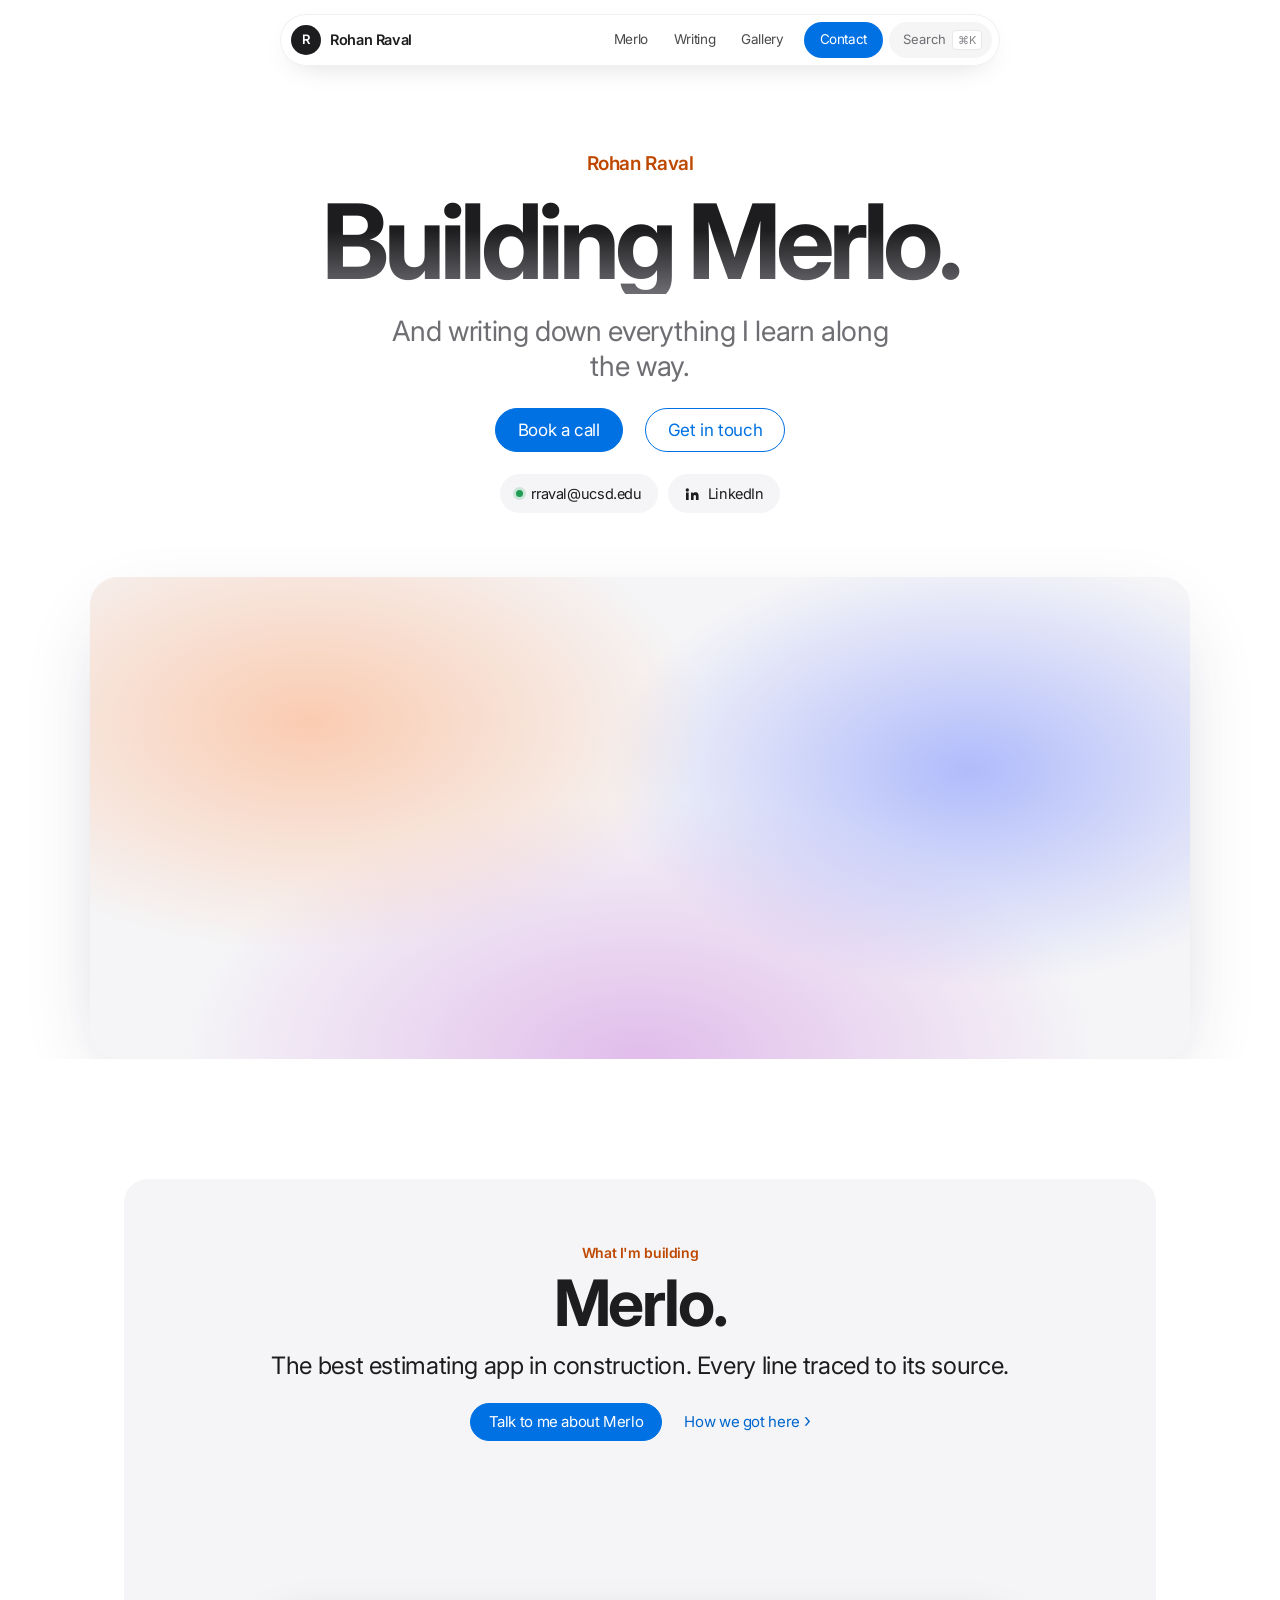
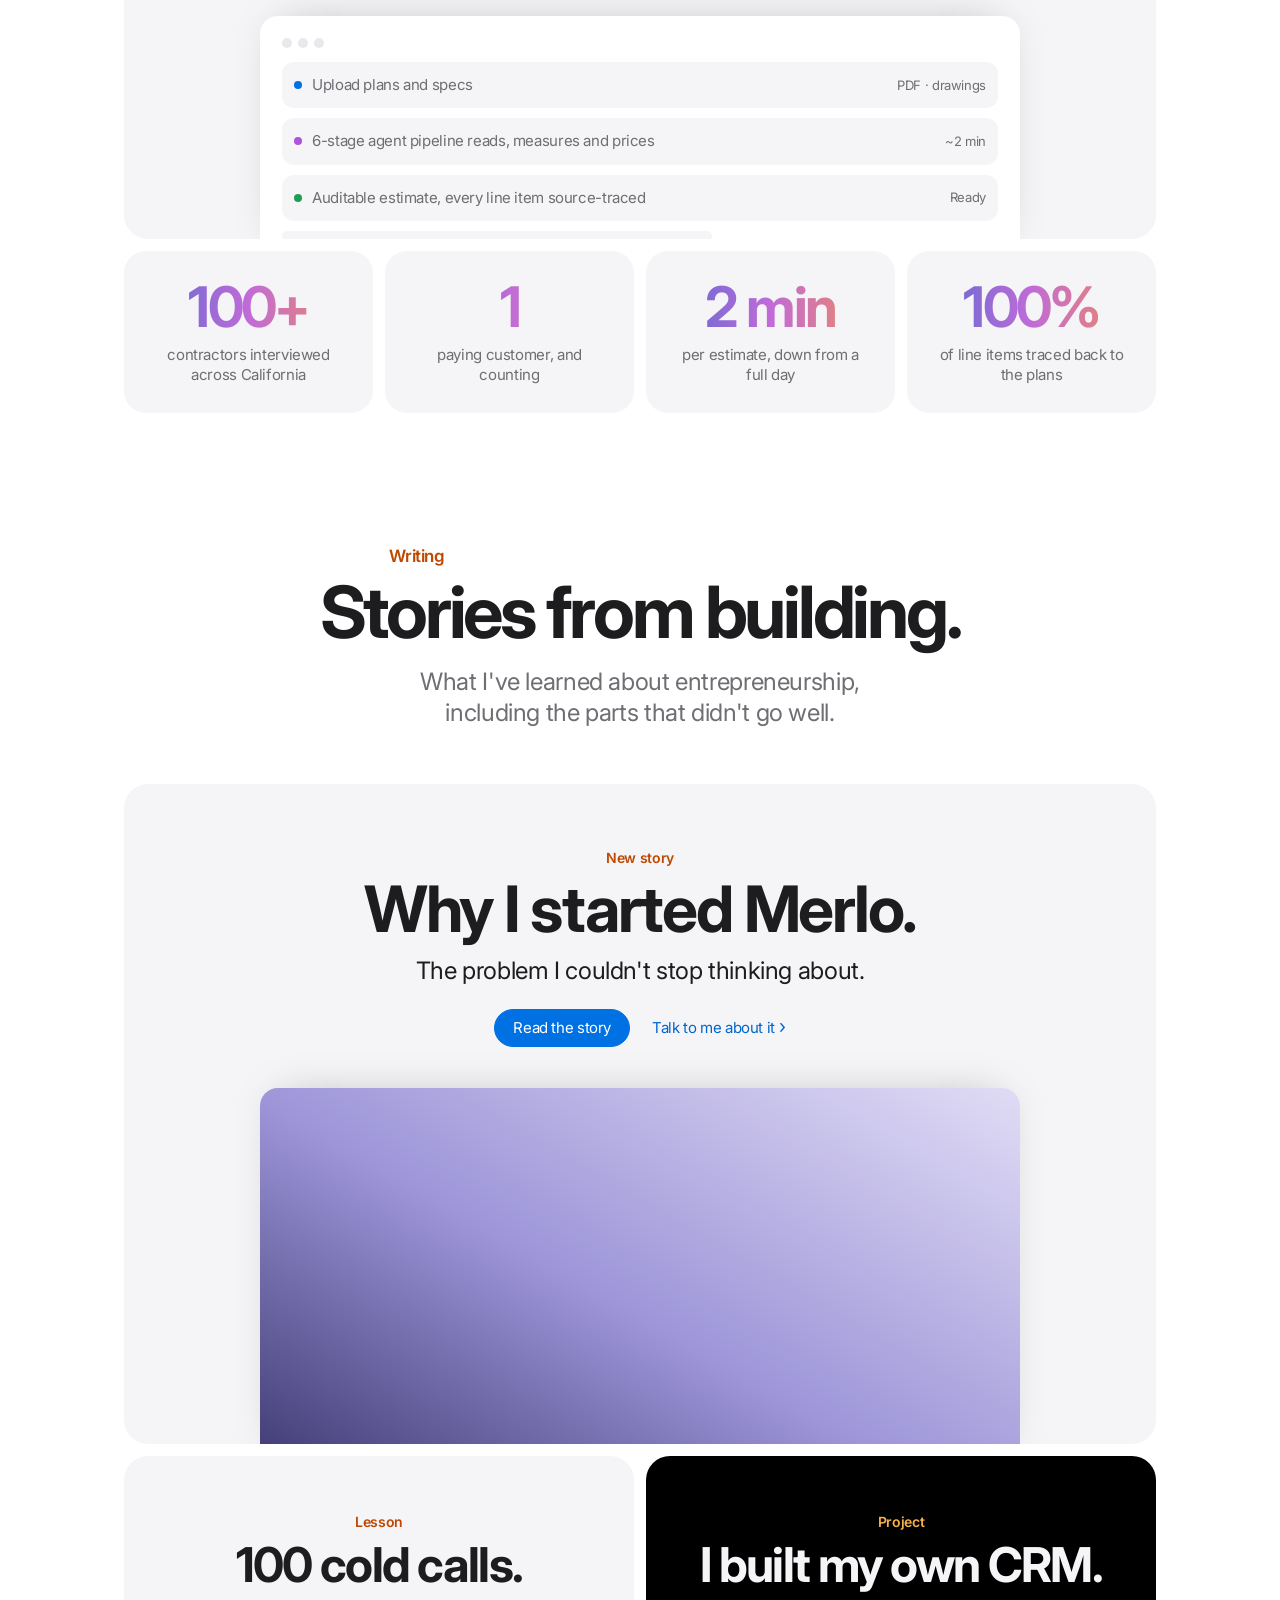
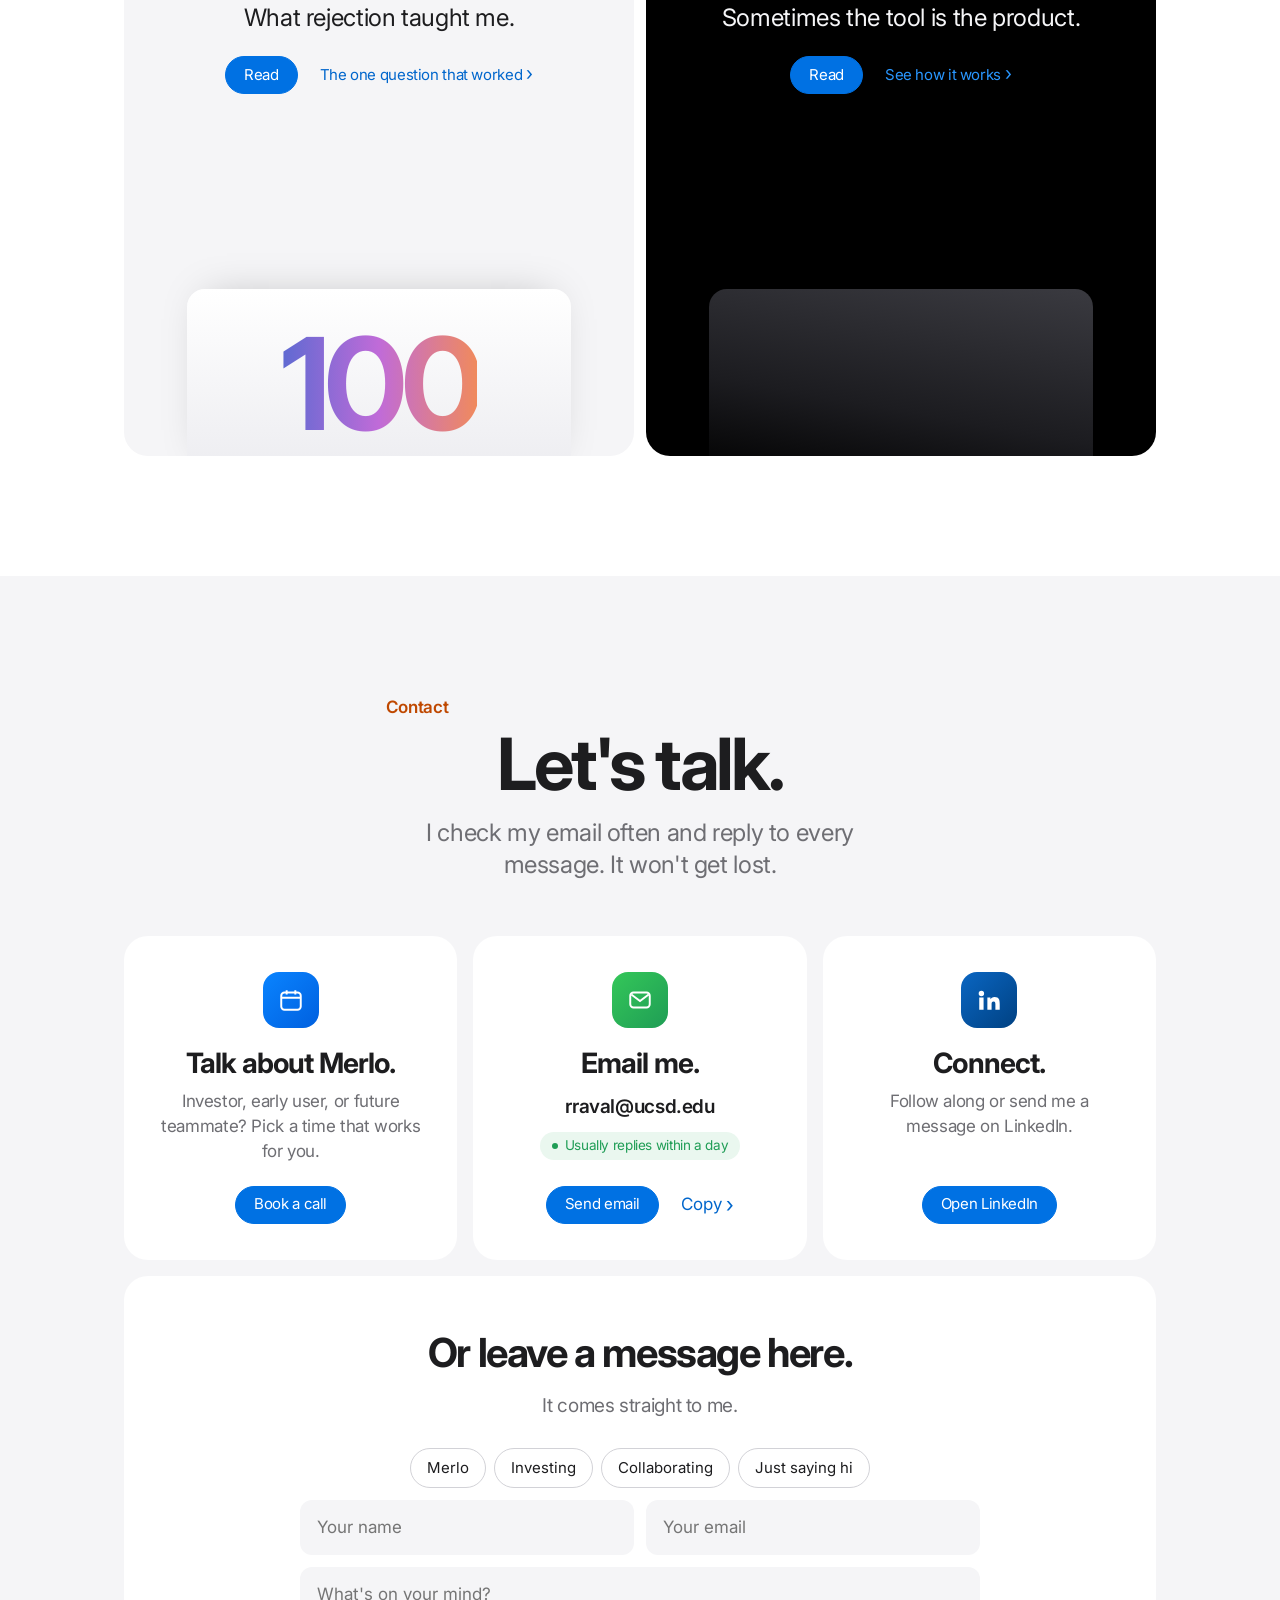
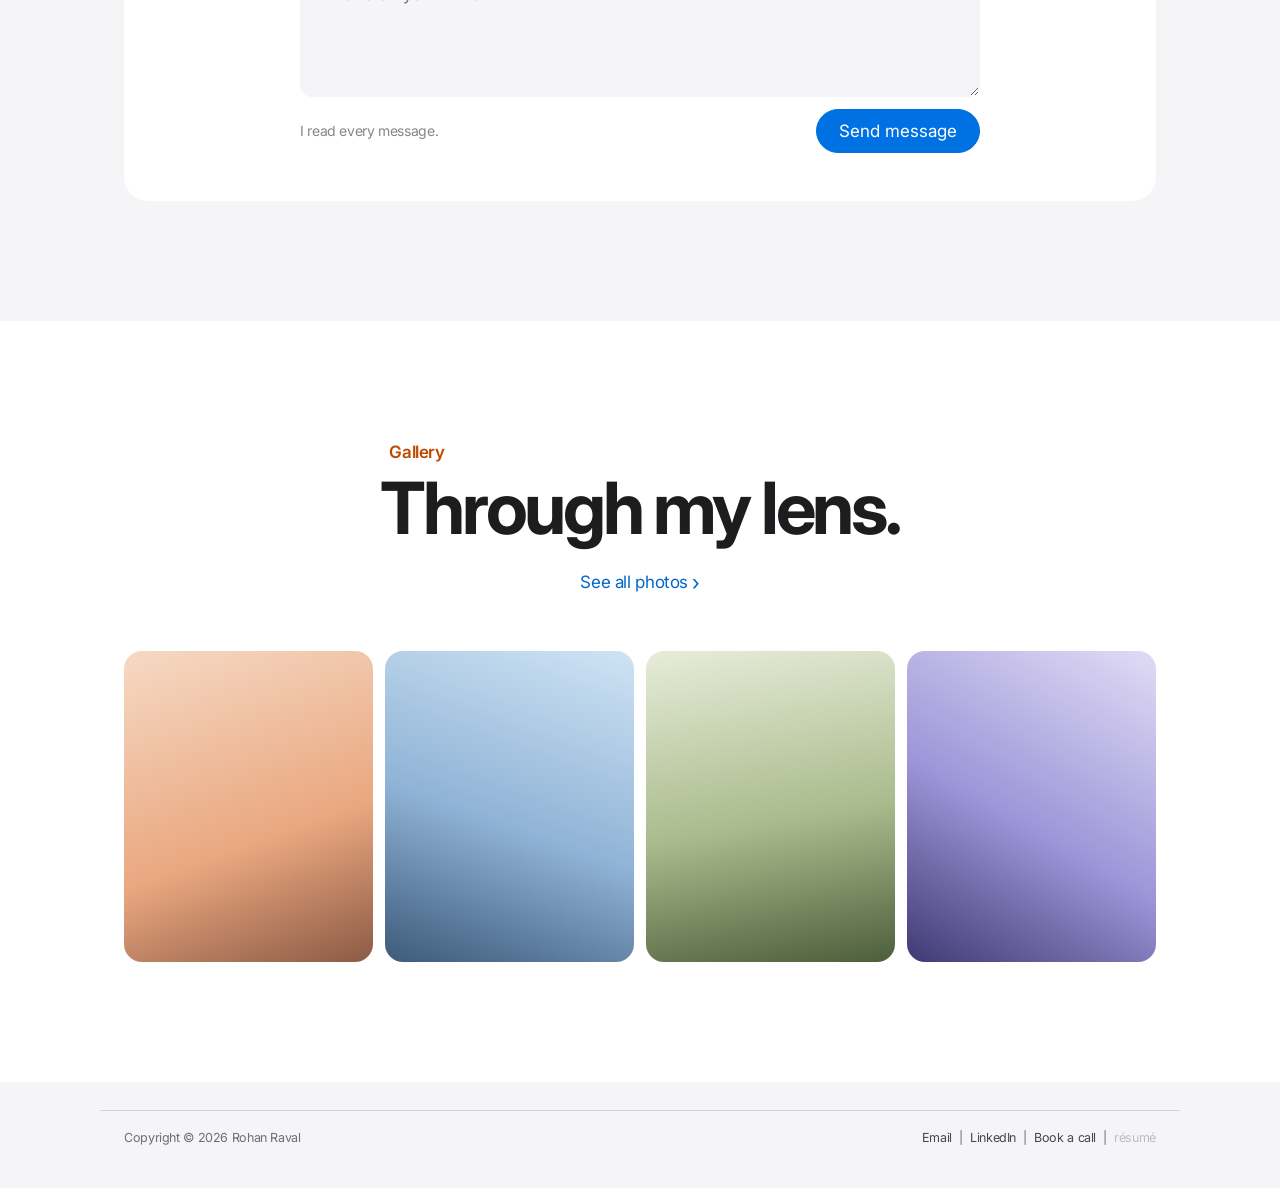
==== commit 0c2ce2ee: "Résumé page (design B) with read-more cards; Merlo story: 100+ contractors, 1 paying customer, 2-min" ====
--- a/index.html
+++ b/index.html
@@ -49,7 +49,7 @@
     <div class="tile wide reveal">
       <p class="kicker">What I'm building</p>
       <h3>Merlo.</h3>
-      <p class="tagline">AI that writes construction estimates, with every line traced to its source.</p>
+      <p class="tagline">The best estimating app in construction. Every line traced to its source.</p>
       <div class="ctas">
         <a class="pill-btn" data-link="calendly">Talk to me about Merlo</a>
         <a class="chev" href="resume.html">How we got here</a>
@@ -63,10 +63,10 @@
       </div>
     </div>
     <div class="rz-stats" style="margin-top:12px">
-      <div class="rz-stat reveal"><div class="num grad-text">50+</div><div class="lbl">contractors interviewed across California</div></div>
-      <div class="rz-stat reveal"><div class="num grad-text">3</div><div class="lbl">MVPs built before the one that stuck</div></div>
-      <div class="rz-stat reveal"><div class="num grad-text">6</div><div class="lbl">stages in the agent pipeline</div></div>
-      <div class="rz-stat reveal"><div class="num grad-text">~15×</div><div class="lbl">faster: 30+ min down to ~2 min per estimate</div></div>
+      <div class="rz-stat reveal"><div class="num grad-text">100+</div><div class="lbl">contractors interviewed across California</div></div>
+      <div class="rz-stat reveal"><div class="num grad-text">1</div><div class="lbl">paying customer, and counting</div></div>
+      <div class="rz-stat reveal"><div class="num grad-text">2 min</div><div class="lbl">per estimate, down from a full day</div></div>
+      <div class="rz-stat reveal"><div class="num grad-text">100%</div><div class="lbl">of line items traced back to the plans</div></div>
     </div>
   </div>
 </section>
--- a/assets/style.css
+++ b/assets/style.css
@@ -381,3 +381,19 @@
 .chips-row { display: flex; flex-wrap: wrap; gap: 8px; margin-top: 14px; }
 .chips-row span { font-size: 14px; background: #fff; border-radius: 999px; padding: 6px 12px; }
 .rc-grid .dark .chips-row span { background: #1c1c1e; color: #f5f5f7; }
+
+/* Read-more on résumé cards */
+.more { display: grid; grid-template-rows: 0fr; transition: grid-template-rows .45s cubic-bezier(.2,.8,.2,1); }
+.more > ul { overflow: hidden; margin: 0; padding: 0 0 0 18px; font-size: 15.5px; line-height: 1.55; color: var(--text); }
+.more li { margin: 6px 0; }
+.more li:first-child { margin-top: 18px; }
+.open .more { grid-template-rows: 1fr; }
+.read-btn { margin-top: 18px; align-self: flex-start; background: none; border: 0; padding: 0; font: inherit; font-size: 15px; color: var(--link); cursor: pointer; display: inline-flex; align-items: center; gap: 6px; }
+.read-btn:hover { text-decoration: underline; text-underline-offset: 3px; }
+.read-btn .pm { display: inline-grid; place-items: center; width: 22px; height: 22px; border-radius: 50%; background: var(--link); color: #fff; font-size: 15px; line-height: 1; transition: transform .3s; }
+.open .read-btn .pm { transform: rotate(45deg); }
+.rb-feature .more > ul { color: #f5f5f7; max-width: 720px; margin: 0 auto; text-align: left; }
+.rb-feature .read-btn { align-self: center; margin: 28px auto 0; color: #2997ff; }
+.rb-feature .read-btn .pm { background: #2997ff; }
+.rb-card .big + p + .read-btn, .rb-card .read-btn { margin-top: 18px; }
+.rb-cards { align-items: start; }
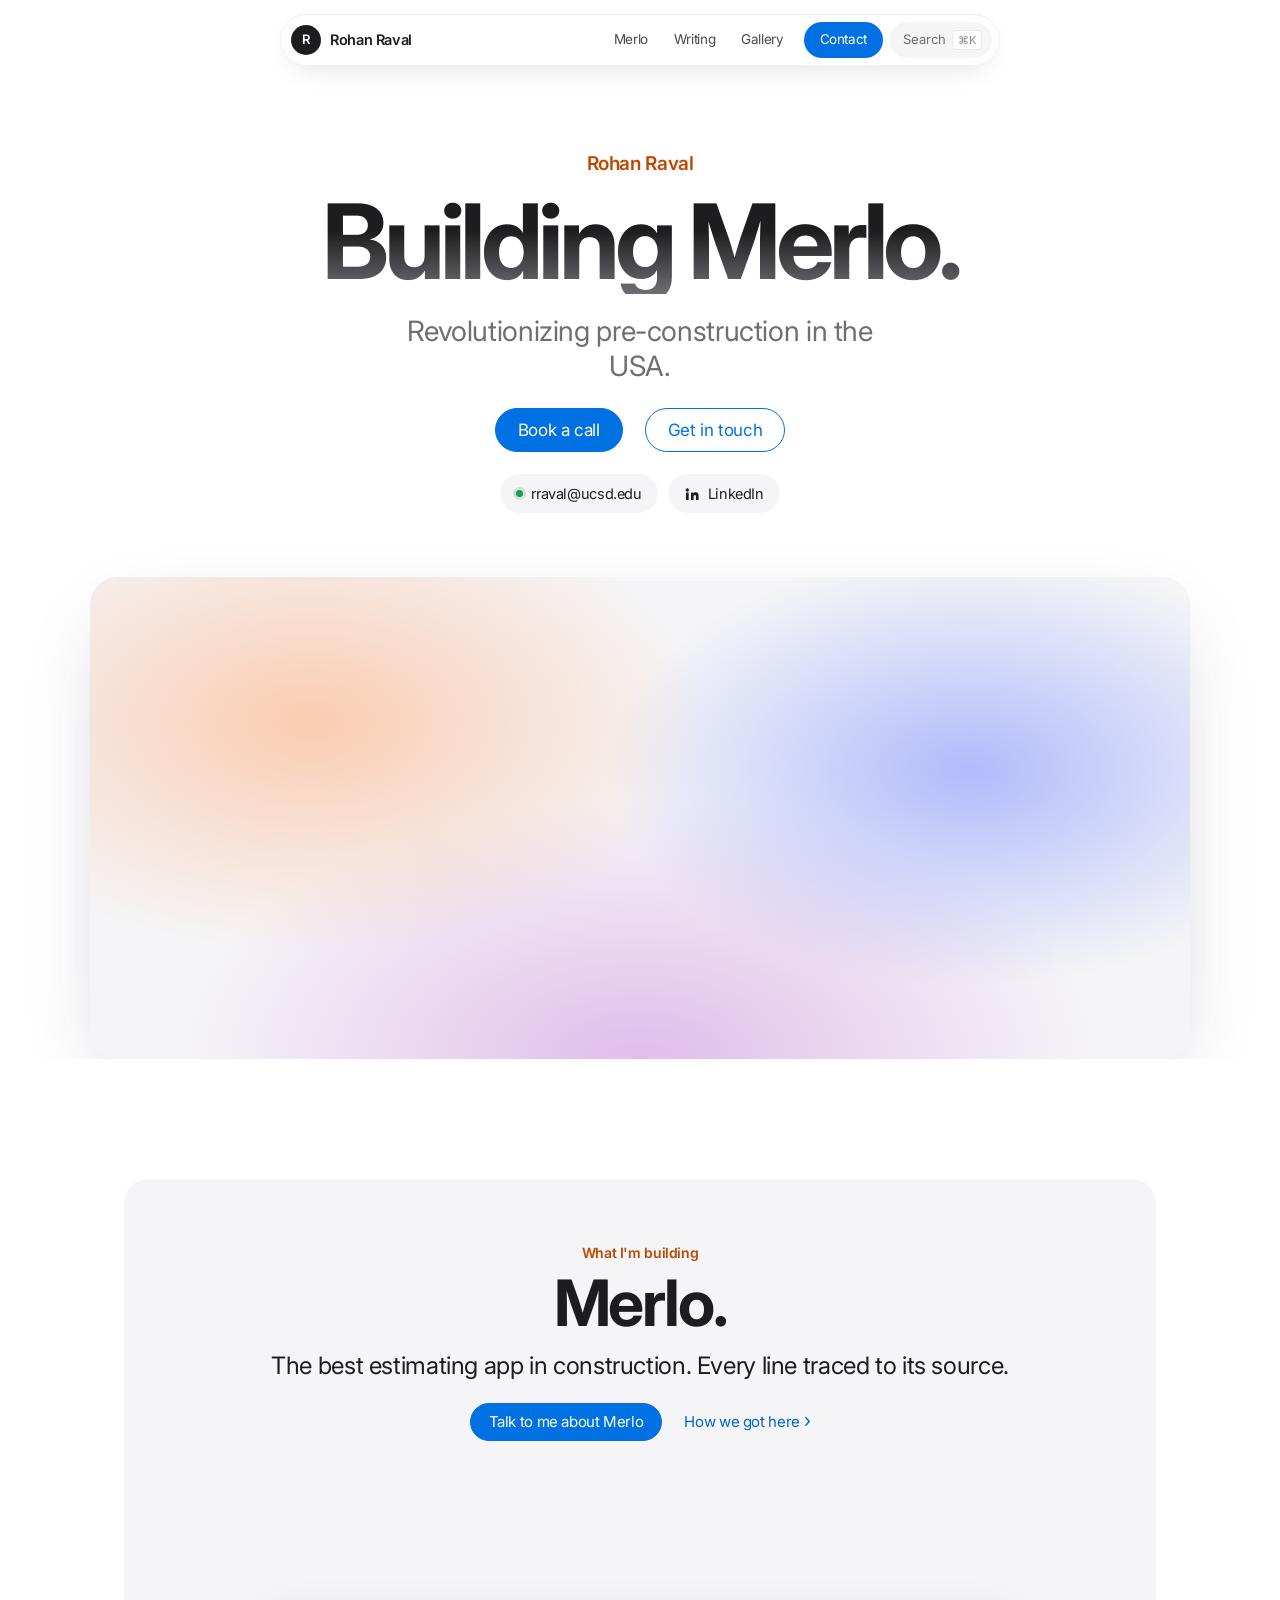
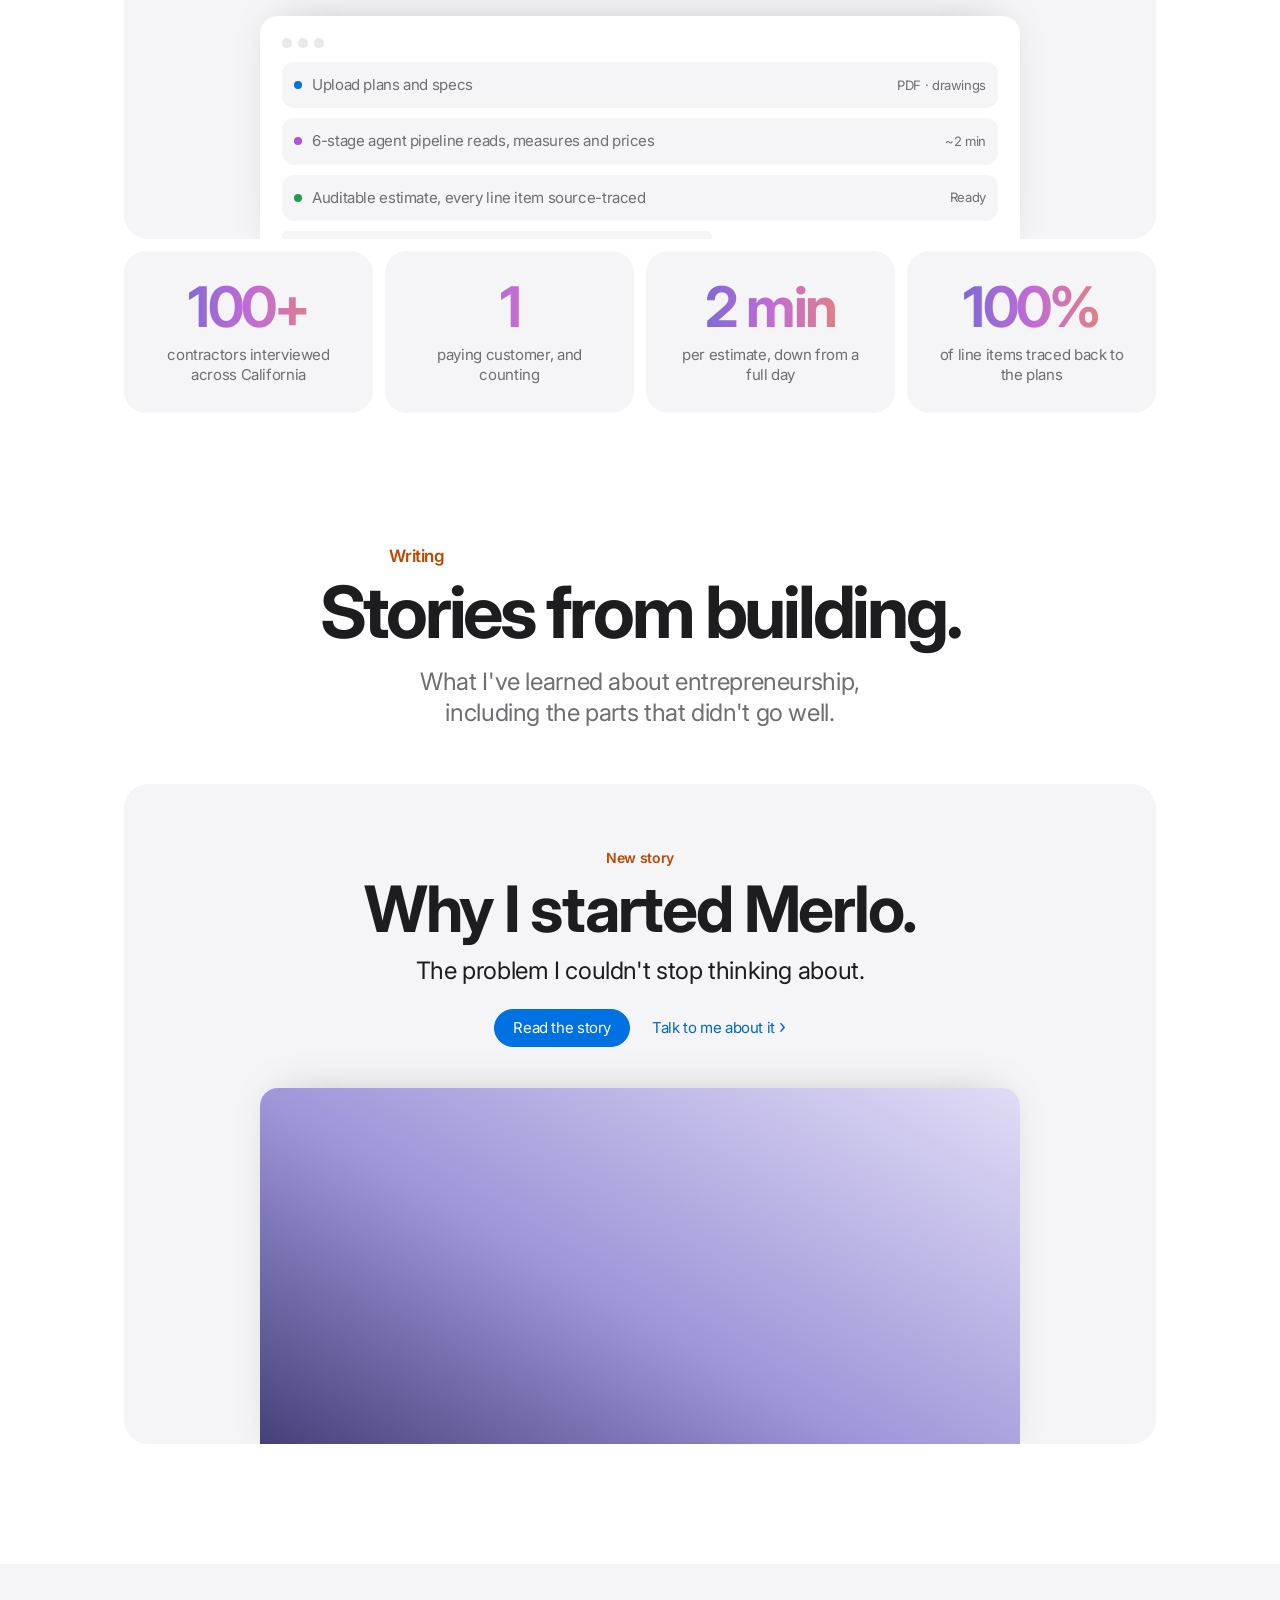
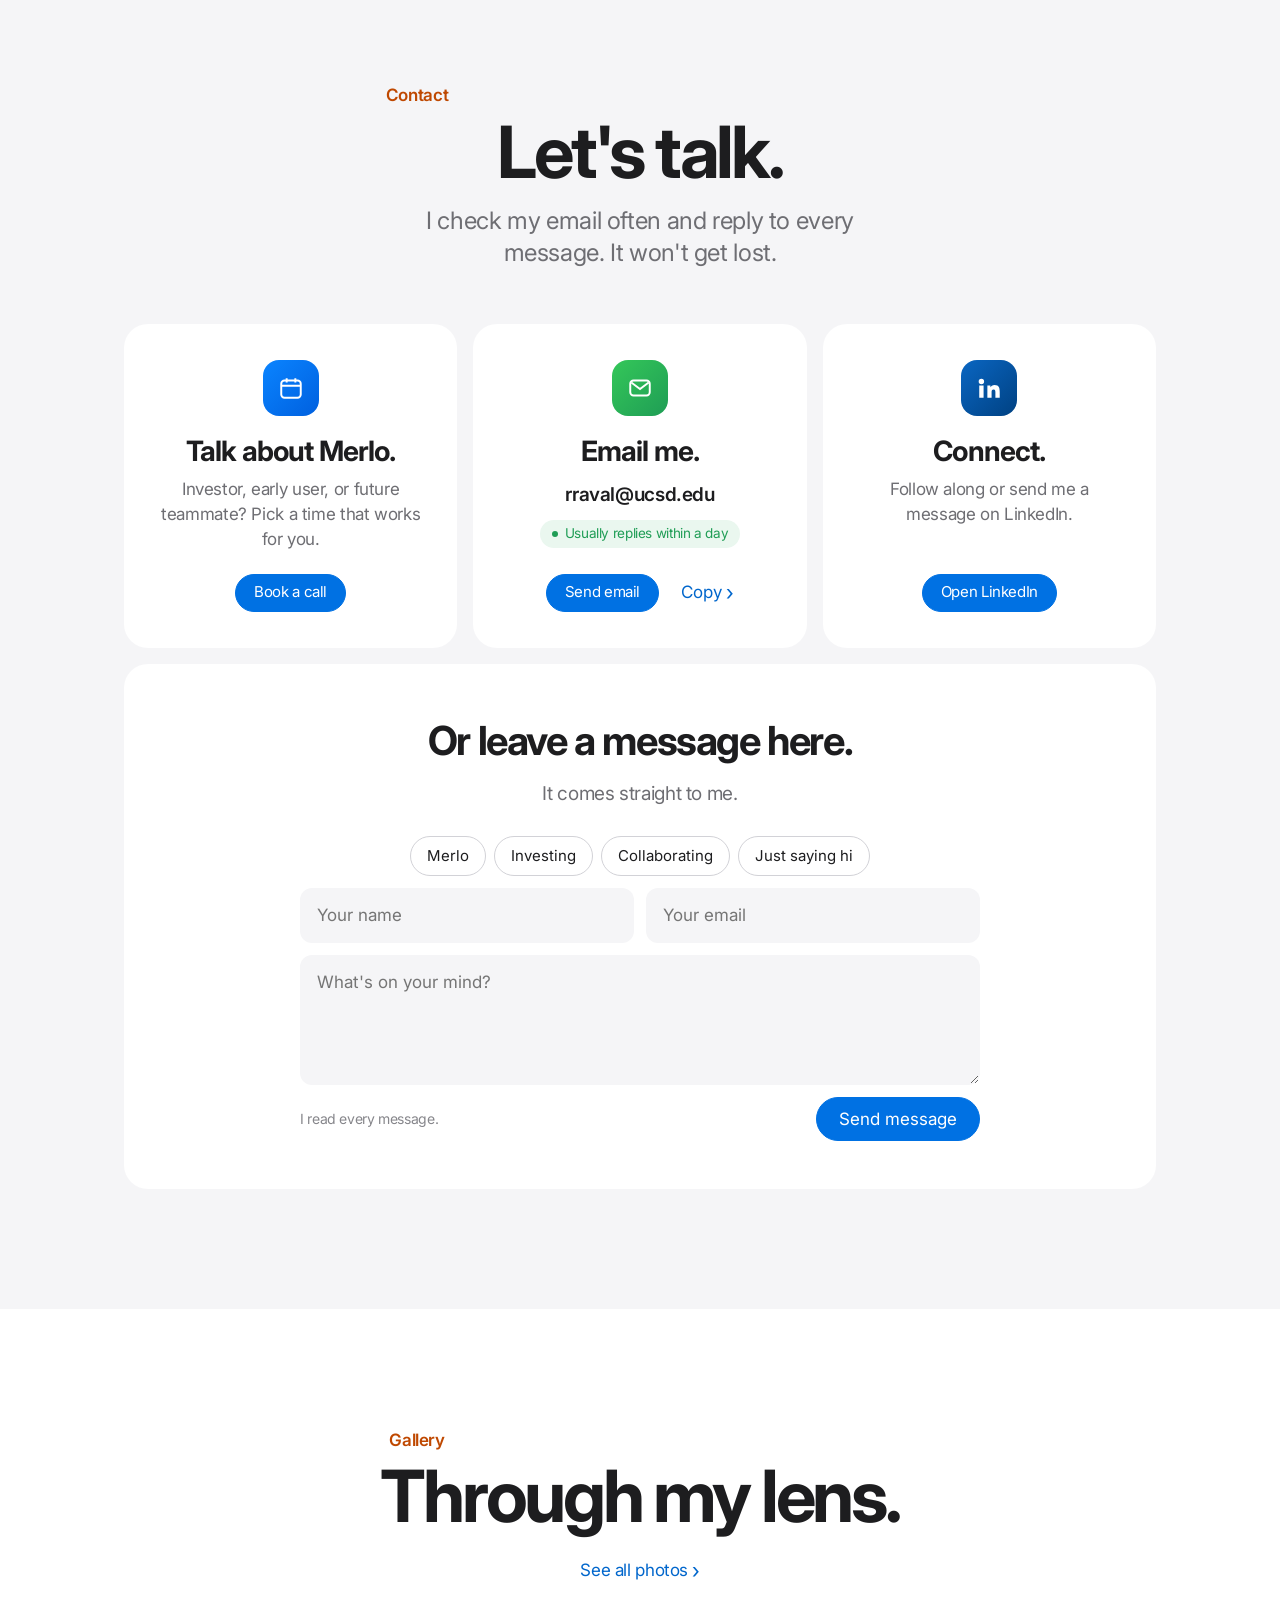
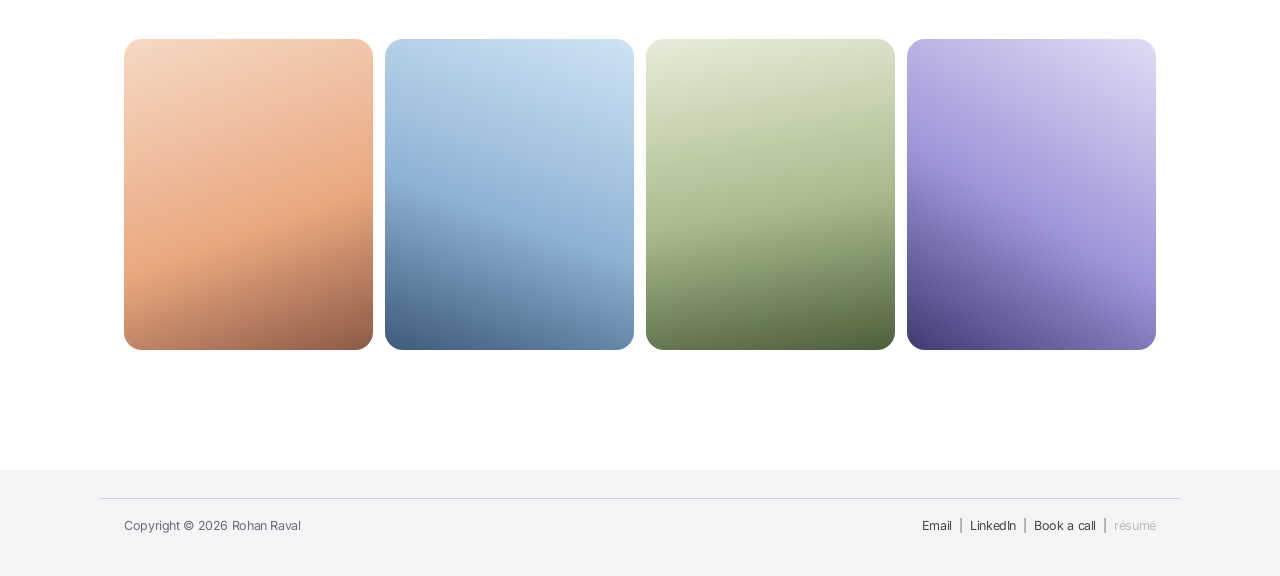
==== commit 079d2422: "Home: pre-construction tagline, keep a single writing post Co-Authored-By: Claude Opus 5.5 <noreply@" ====
--- a/index.html
+++ b/index.html
@@ -4,7 +4,7 @@
   <meta charset="utf-8" />
   <meta name="viewport" content="width=device-width, initial-scale=1" />
   <title>Rohan Raval</title>
-  <meta name="description" content="Rohan Raval — building Merlo. Stories and lessons from the road of entrepreneurship." />
+  <meta name="description" content="Rohan Raval — building Merlo, revolutionizing pre-construction in the USA." />
   <link rel="preconnect" href="https://fonts.googleapis.com" />
   <link rel="preconnect" href="https://fonts.gstatic.com" crossorigin />
   <link href="https://fonts.googleapis.com/css2?family=Inter:wght@400;500;600;700&display=swap" rel="stylesheet" />
@@ -30,7 +30,7 @@
   <div class="wrap">
     <p class="kicker reveal">Rohan Raval</p>
     <h1 class="reveal">Building Merlo.</h1>
-    <p class="tagline reveal">And writing down everything I learn along the way.</p>
+    <p class="tagline reveal">Revolutionizing pre-construction in the USA.</p>
     <div class="ctas reveal">
       <a class="pill-btn" data-link="calendly">Book a call</a>
       <a class="pill-btn ghost" href="#contact">Get in touch</a>
@@ -86,20 +86,6 @@
         <p class="tagline">The problem I couldn't stop thinking about.</p>
         <div class="ctas"><a class="pill-btn" href="writing/why-i-started.html">Read the story</a><a class="chev" href="#contact">Talk to me about it</a></div>
         <div class="visual ph g6"></div>
-      </div>
-      <div class="tile reveal">
-        <p class="kicker">Lesson</p>
-        <h3>100 cold calls.</h3>
-        <p class="tagline">What rejection taught me.</p>
-        <div class="ctas"><a class="pill-btn" href="writing/why-i-started.html">Read</a><a class="chev" href="writing/why-i-started.html">The one question that worked</a></div>
-        <div class="visual big-num"><span class="grad-text">100</span></div>
-      </div>
-      <div class="tile dark reveal">
-        <p class="kicker">Project</p>
-        <h3>I built my own CRM.</h3>
-        <p class="tagline">Sometimes the tool is the product.</p>
-        <div class="ctas"><a class="pill-btn" href="writing/why-i-started.html">Read</a><a class="chev" href="writing/why-i-started.html">See how it works</a></div>
-        <div class="visual ph g4"></div>
       </div>
     </div>
   </div>
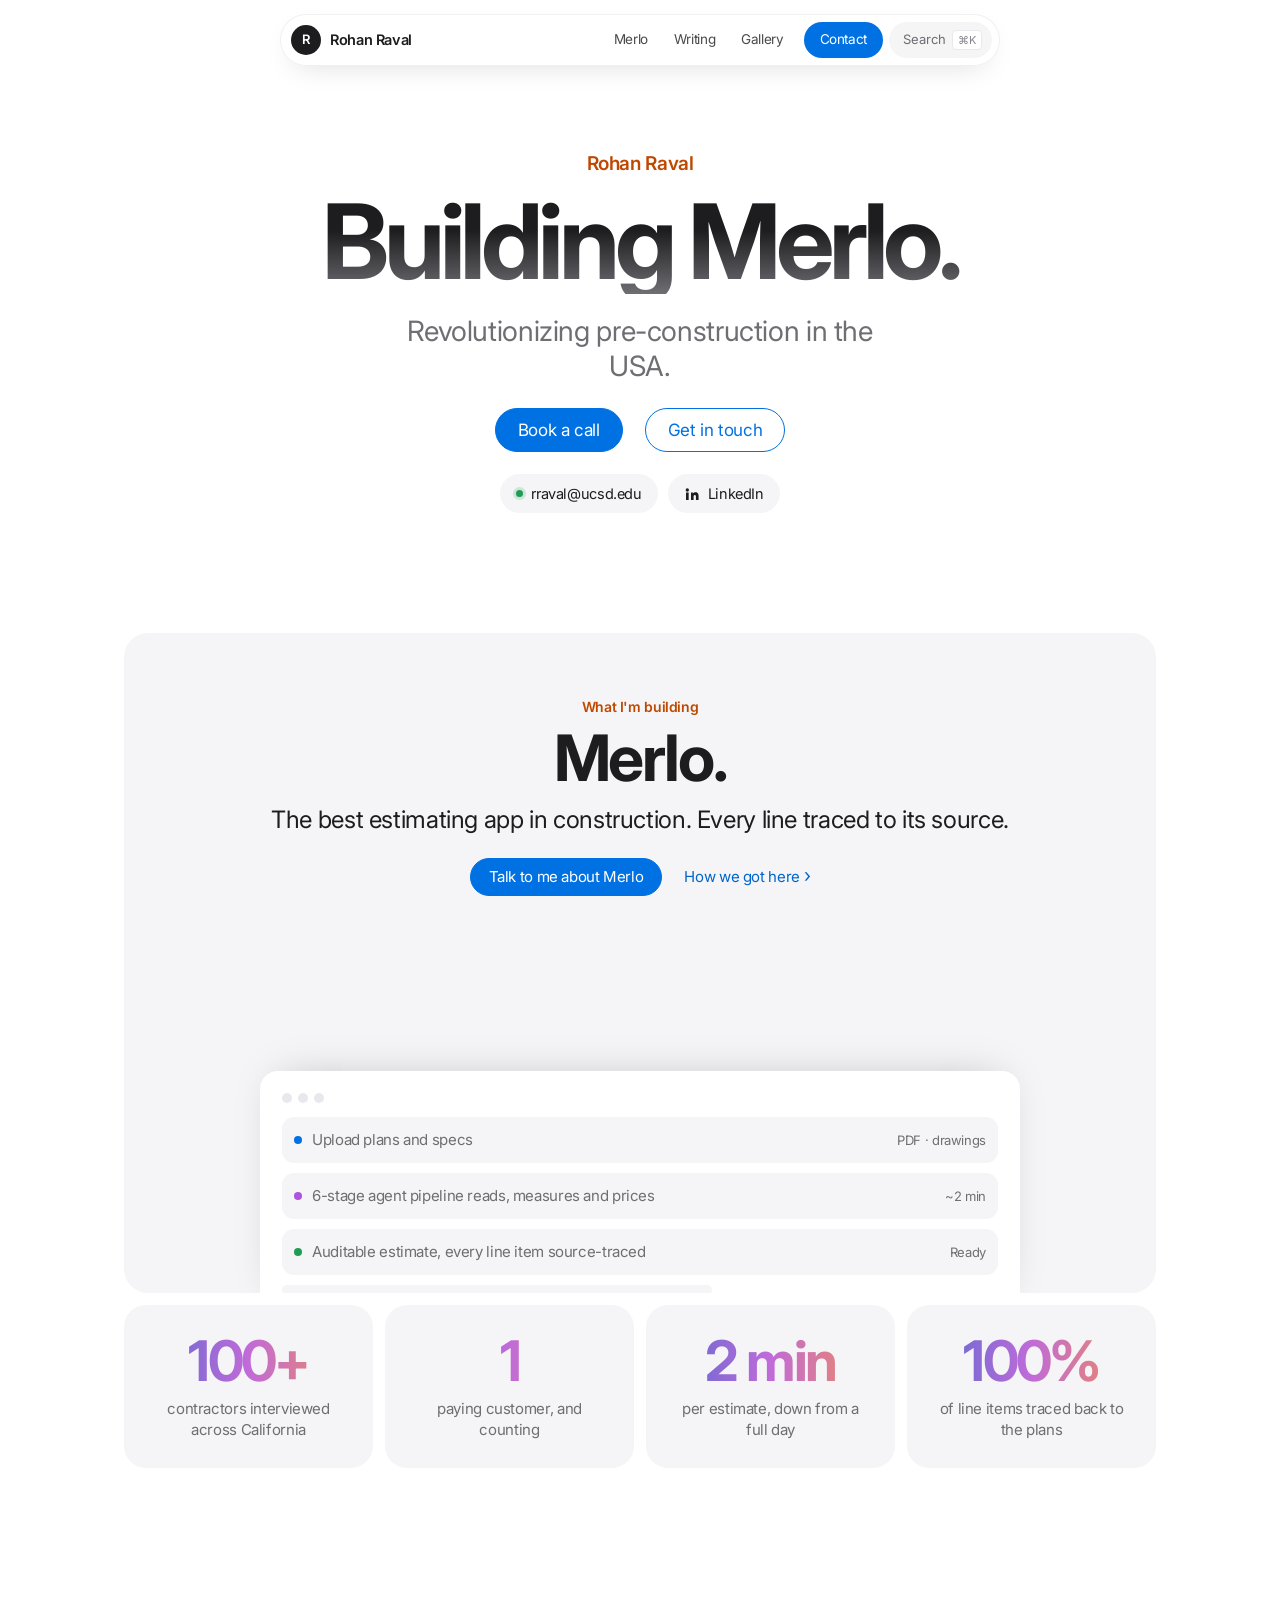
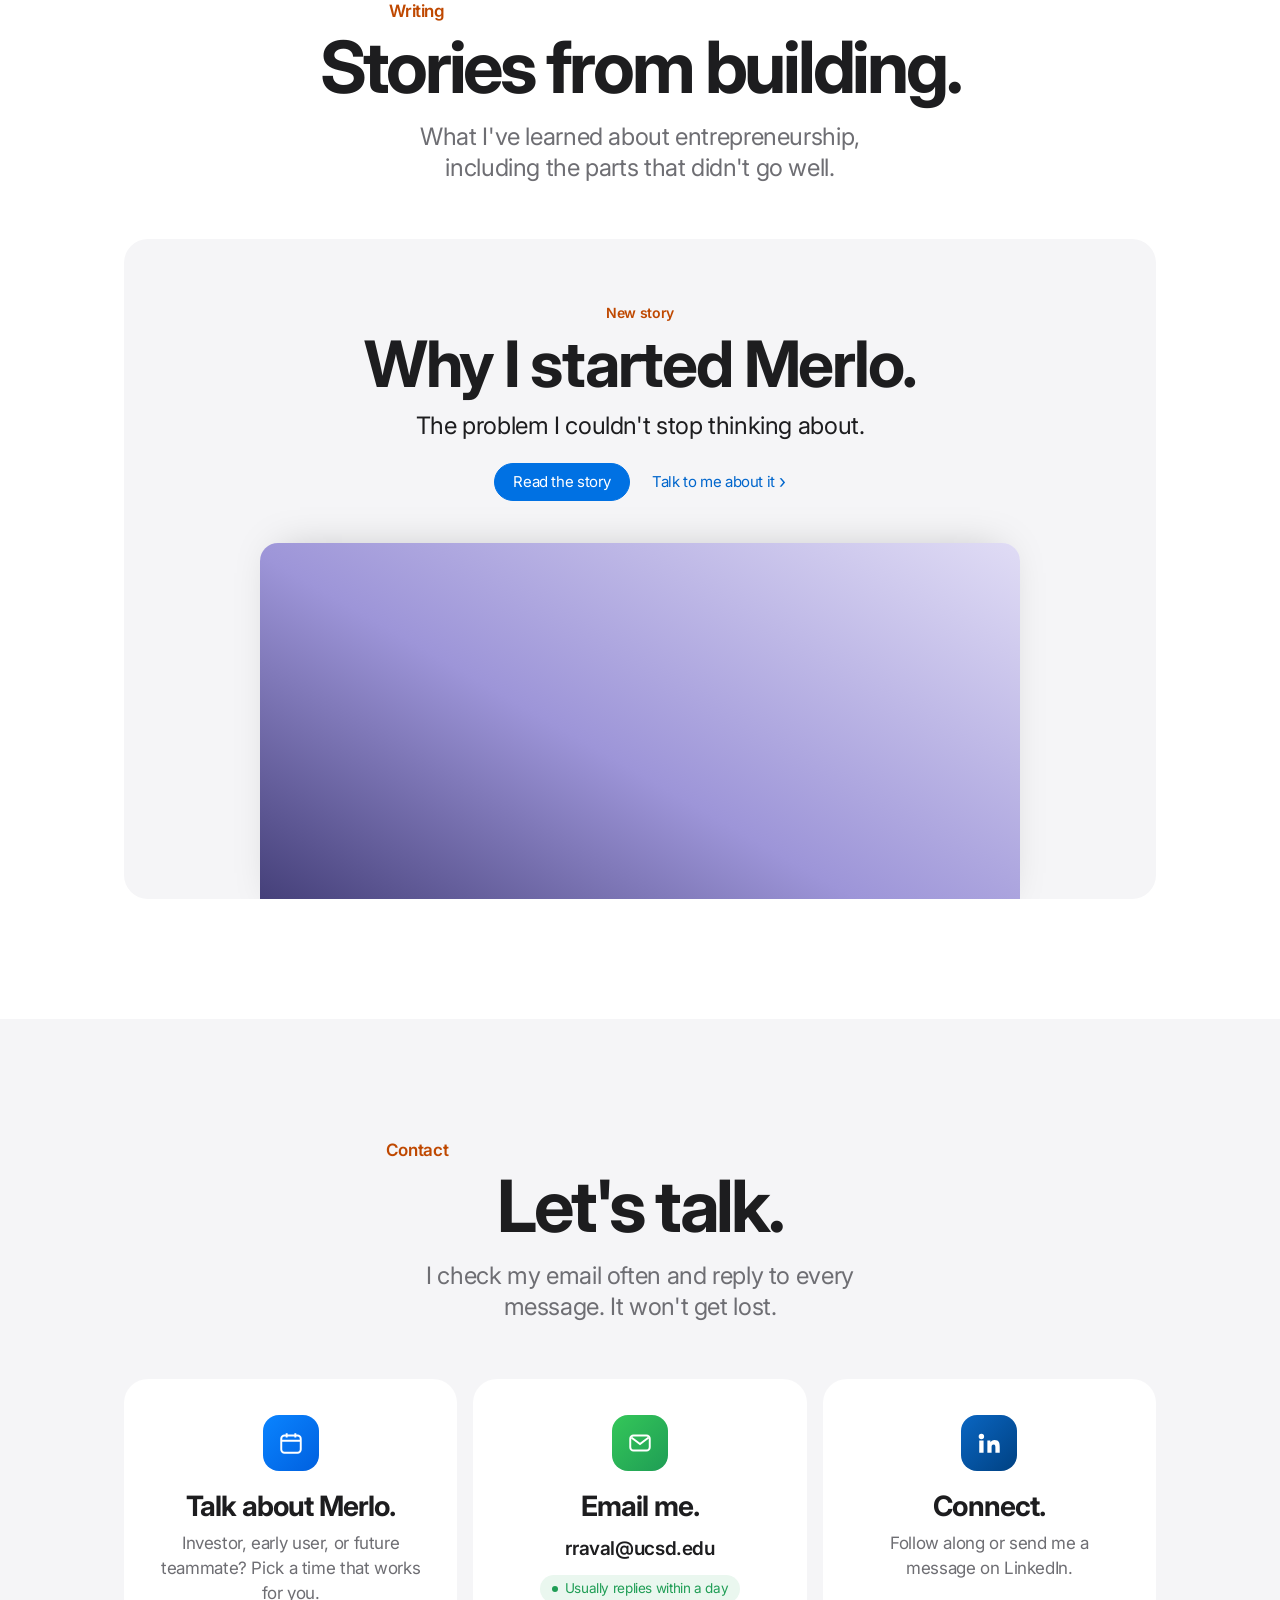
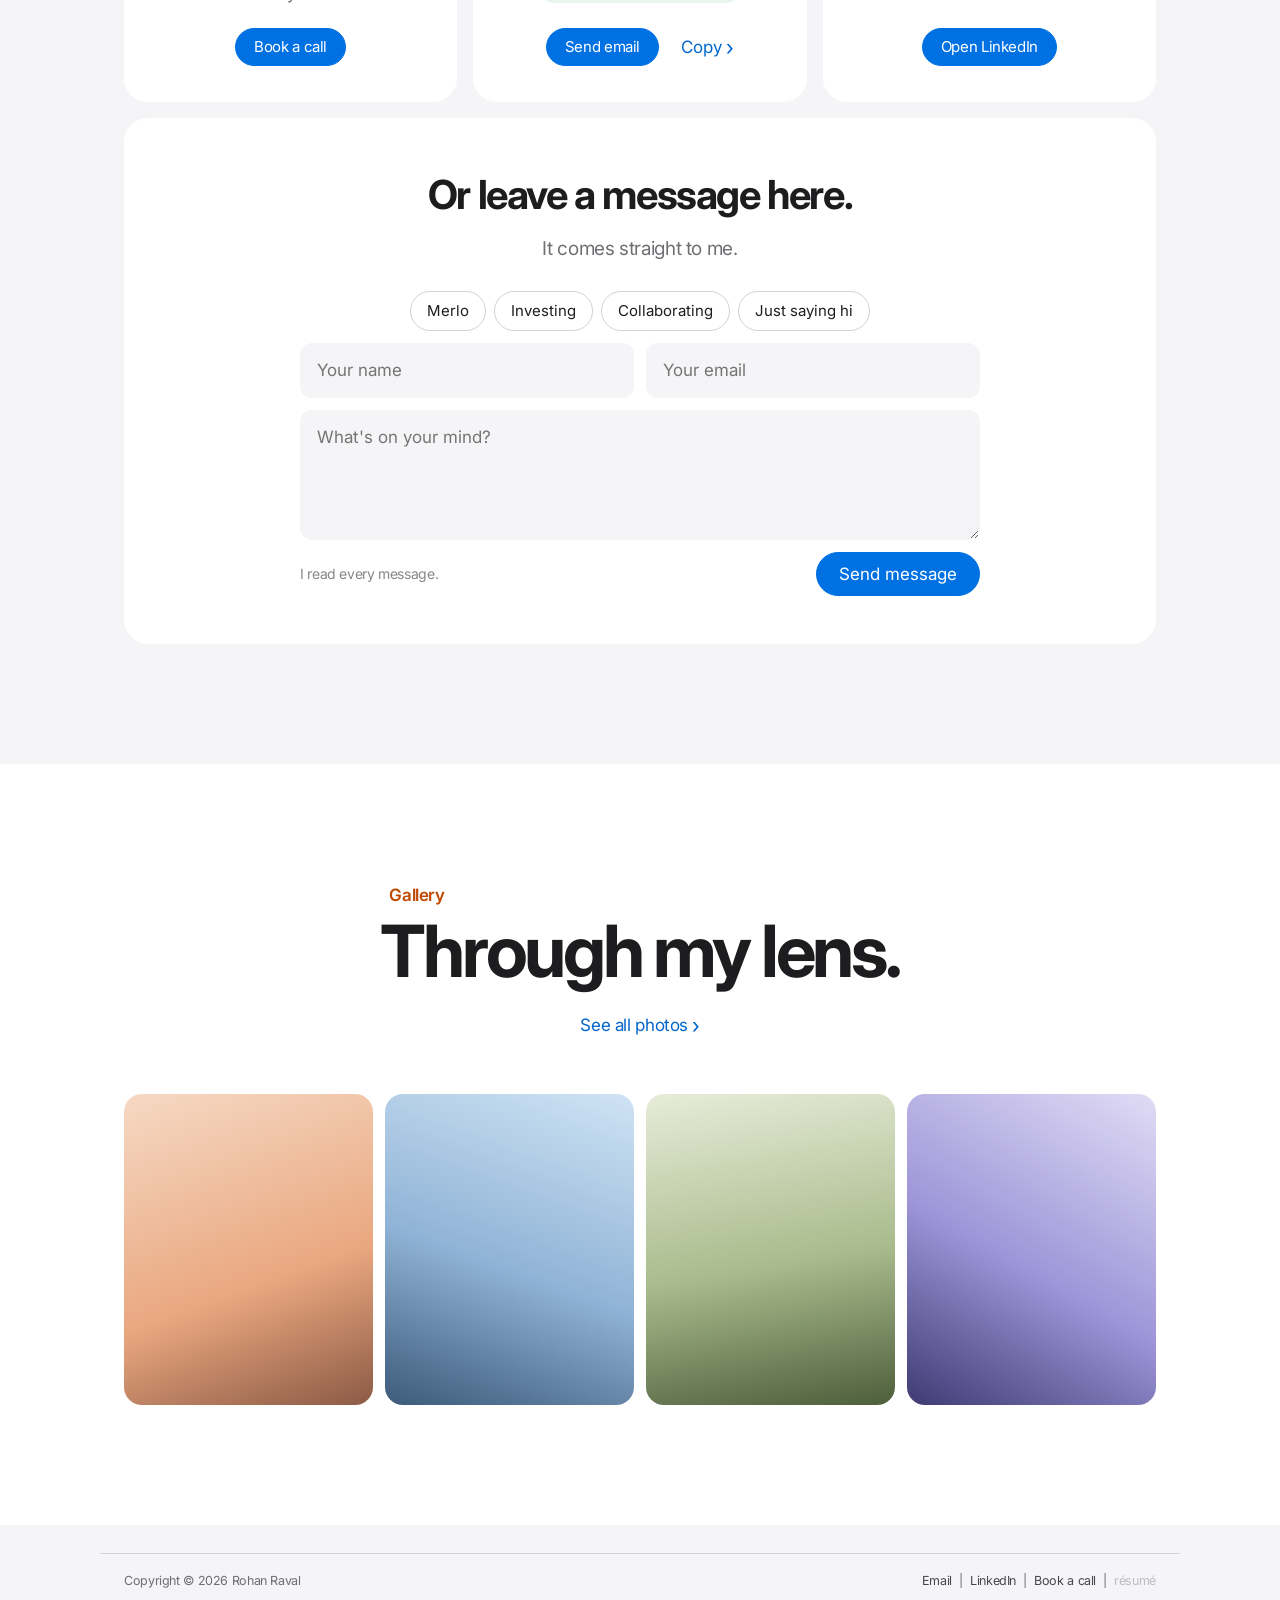
==== commit 339a5c1a: "Home: remove placeholder gradient box under the hero Co-Authored-By: Claude Opus 5.5 <noreply@anthro" ====
--- a/index.html
+++ b/index.html
@@ -40,7 +40,6 @@
       <a class="qc" data-link="linkedin"><svg viewBox="0 0 24 24" fill="currentColor"><path d="M4.98 3.5a2.5 2.5 0 1 1 0 5 2.5 2.5 0 0 1 0-5ZM3 9.75h4V21H3V9.75Zm6.5 0h3.8v1.6h.06c.53-1 1.83-2.05 3.77-2.05 4.03 0 4.77 2.65 4.77 6.1V21h-4v-4.9c0-1.17-.02-2.67-1.63-2.67-1.63 0-1.88 1.27-1.88 2.59V21h-3.9V9.75Z"/></svg>LinkedIn</a>
     </div>
   </div>
-  <div class="hero-visual reveal" aria-hidden="true"></div>
 </header>
 
 <!-- ============ MERLO ============ -->
--- a/assets/style.css
+++ b/assets/style.css
@@ -94,18 +94,6 @@
 .qc:hover { background: #ebebef; }
 .qc svg { width: 16px; height: 16px; }
 .qc .ok { width: 7px; height: 7px; border-radius: 50%; background: var(--green); box-shadow: 0 0 0 3px rgba(31,157,85,.18); }
-.hero-visual {
-  width: min(1100px, 92%); aspect-ratio: 16/7; margin: 64px auto 0; border-radius: 28px;
-  background:
-    radial-gradient(60% 80% at 20% 30%, rgba(255,170,120,.55), transparent 60%),
-    radial-gradient(55% 75% at 80% 40%, rgba(120,140,255,.55), transparent 60%),
-    radial-gradient(70% 90% at 50% 100%, rgba(200,120,220,.45), transparent 60%),
-    #f5f5f7;
-  box-shadow: 0 30px 80px -30px rgba(40,40,80,.30);
-  transform: scale(.94); transition: transform 1.2s cubic-bezier(.2,.8,.2,1);
-}
-.hero-visual.in { transform: scale(1); }
-
 /* ---------- Sections ---------- */
 .section { padding: 120px 0; }
 .section.gray { background: var(--bg-2); }
@@ -301,7 +289,7 @@
 /* ---------- Motion ---------- */
 .reveal { opacity: 0; transform: translateY(24px); transition: opacity .9s ease, transform .9s cubic-bezier(.2,.8,.2,1); }
 .reveal.in { opacity: 1; transform: none; }
-@media (prefers-reduced-motion: reduce) { .reveal, .hero-visual, .p-hero .visual { opacity: 1; transform: none; transition: none; } html { scroll-behavior: auto; } }
+@media (prefers-reduced-motion: reduce) { .reveal, .p-hero .visual { opacity: 1; transform: none; transition: none; } html { scroll-behavior: auto; } }
 
 /* placeholder photo gradients */
 .ph { background: var(--bg-2); }
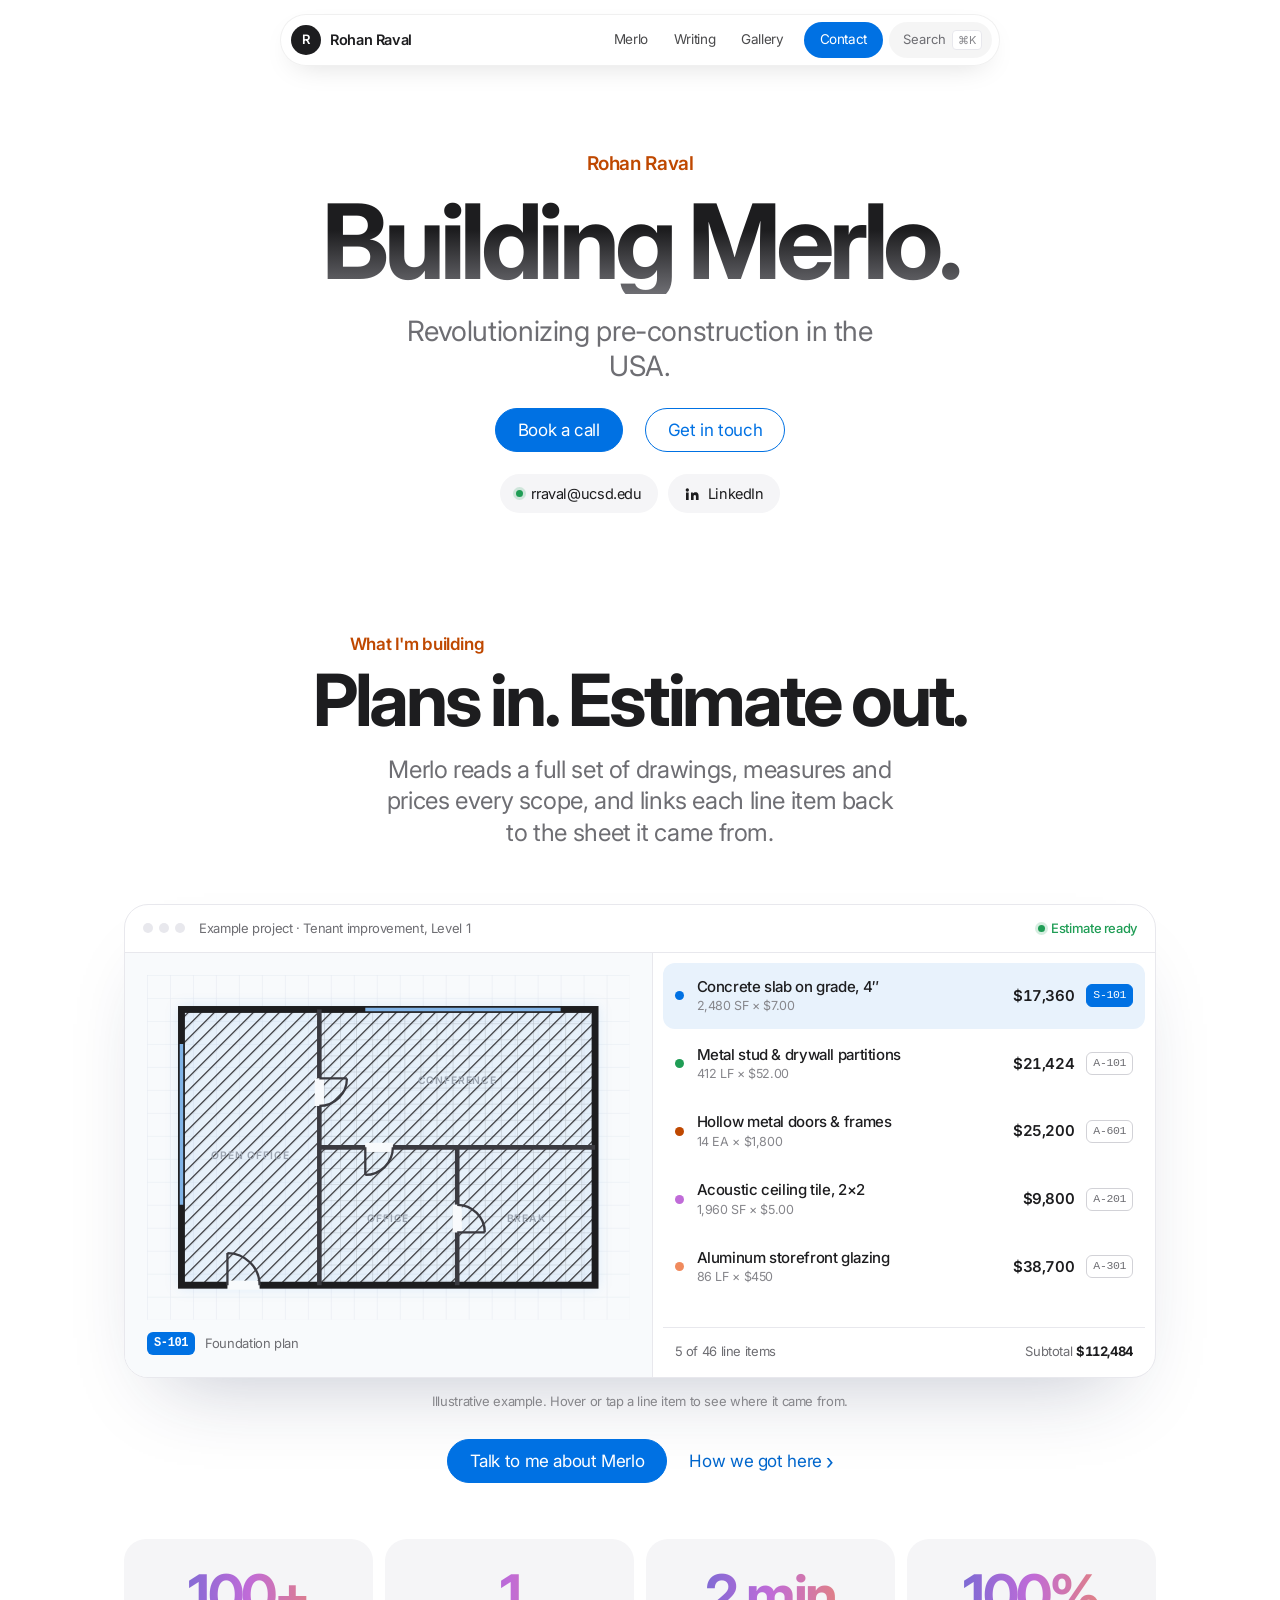
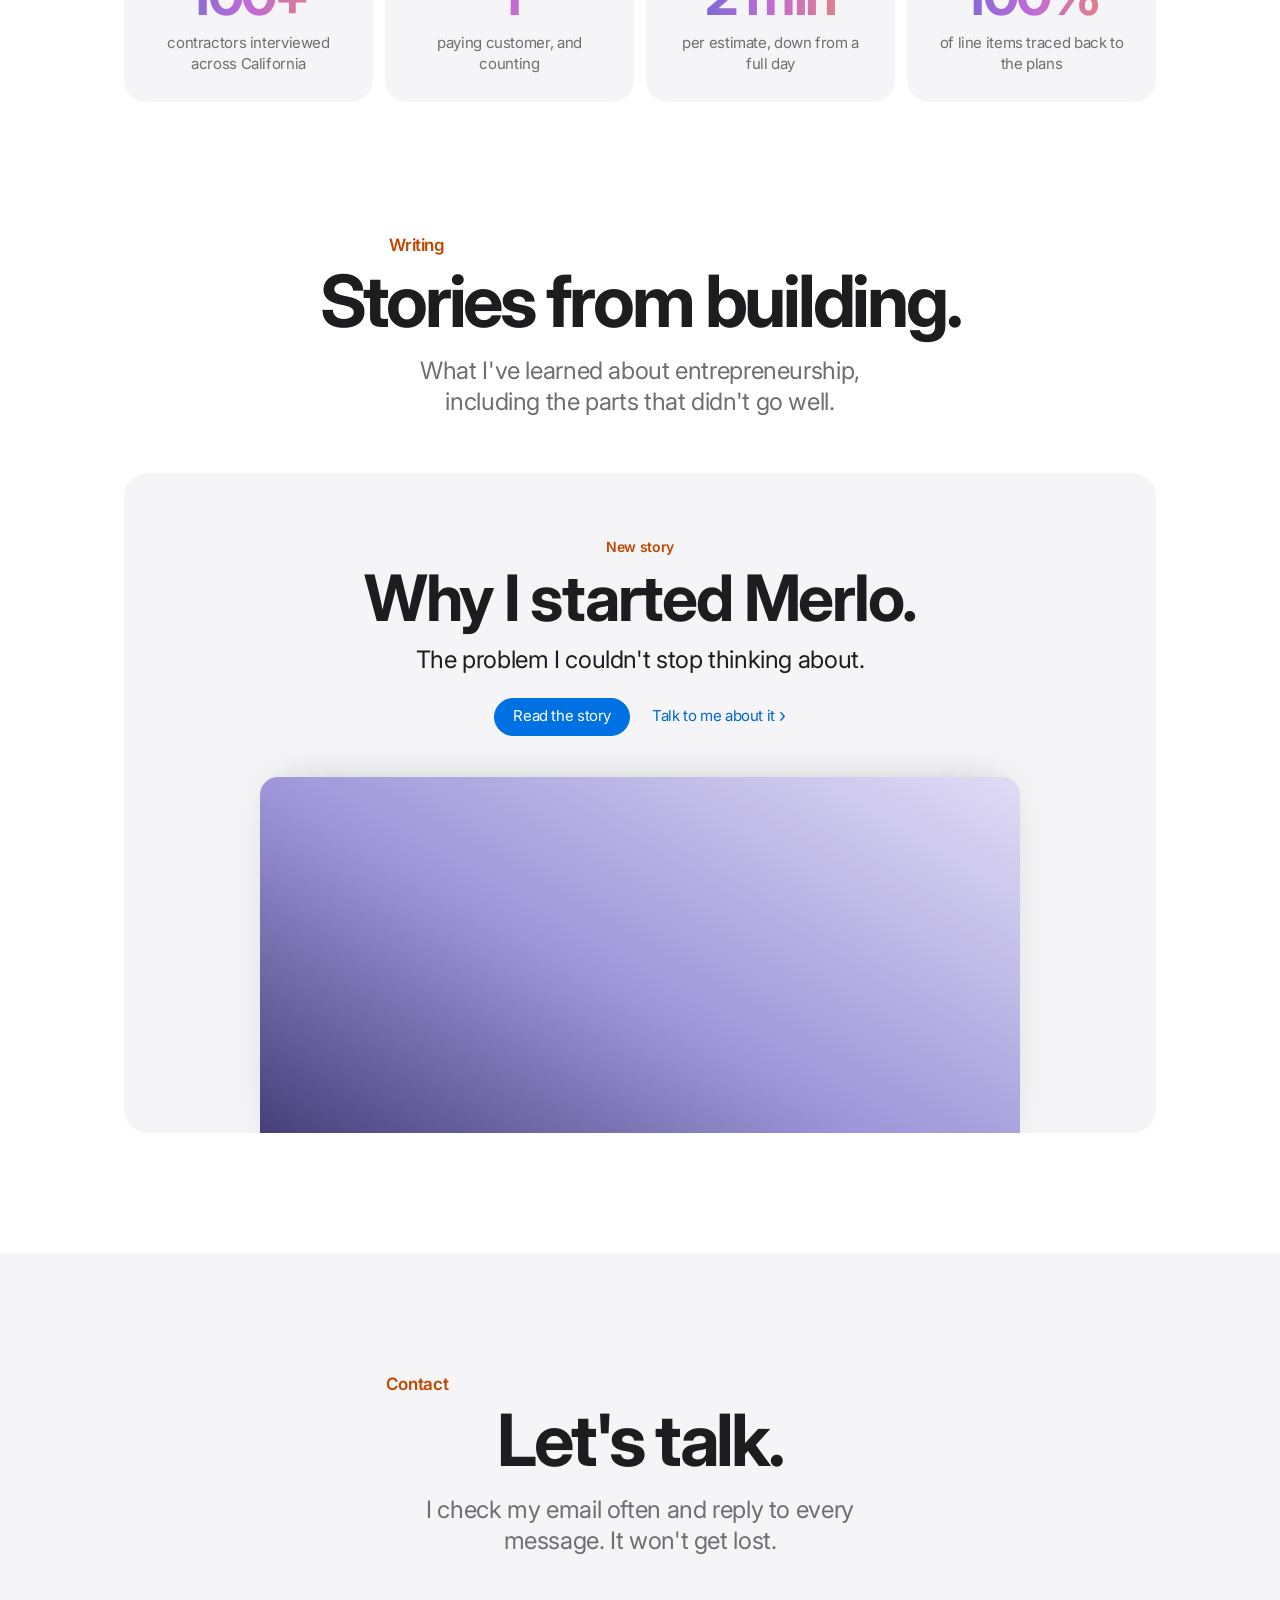
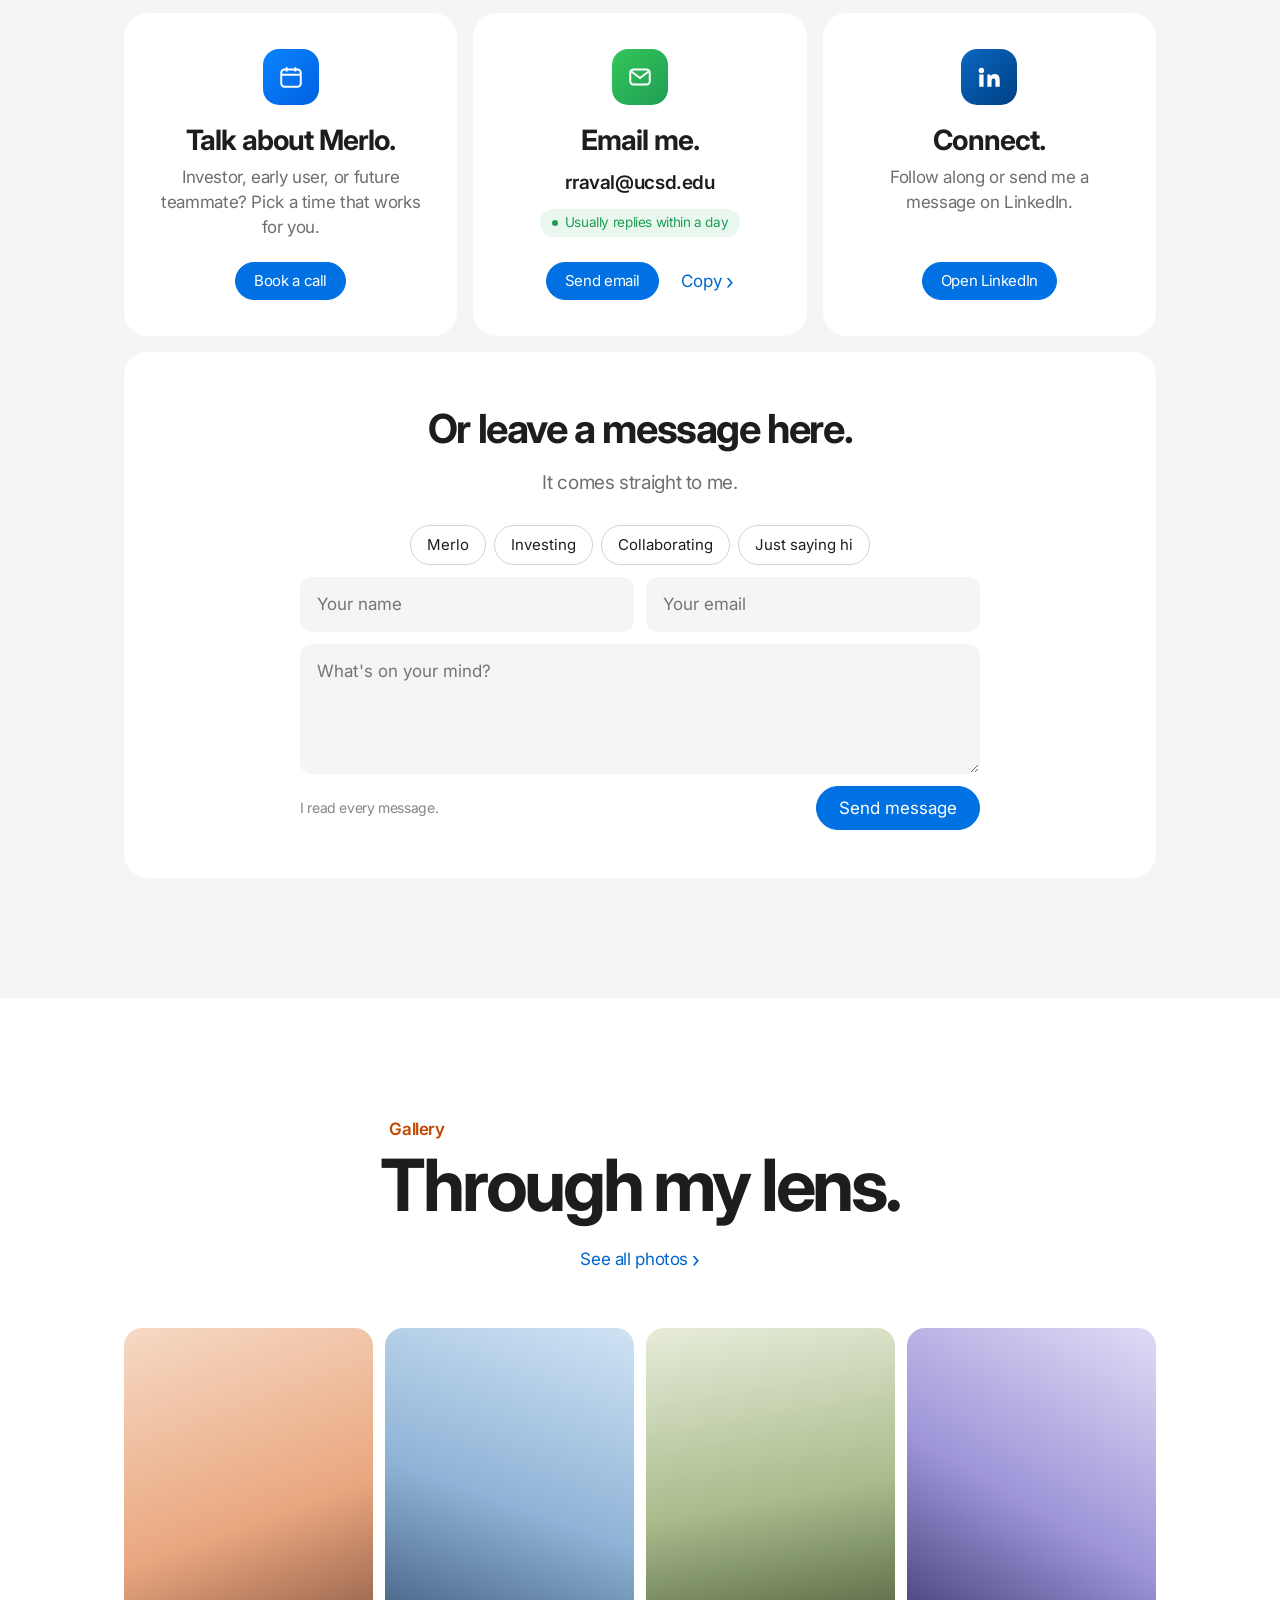
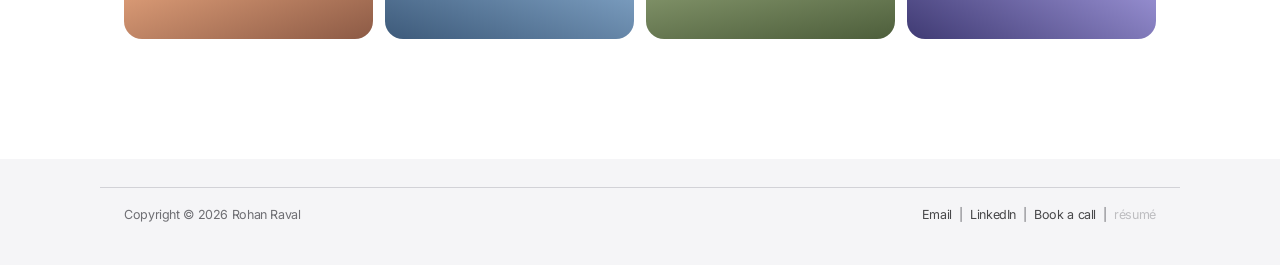
==== commit b64fd7f0: "Home: replace Merlo card with plan-to-estimate demo Co-Authored-By: Claude Opus 5.5 <noreply@anthrop" ====
--- a/index.html
+++ b/index.html
@@ -45,23 +45,69 @@
 <!-- ============ MERLO ============ -->
 <section class="section" id="merlo">
   <div class="wrap">
-    <div class="tile wide reveal">
+    <div class="s-head reveal">
       <p class="kicker">What I'm building</p>
-      <h3>Merlo.</h3>
-      <p class="tagline">The best estimating app in construction. Every line traced to its source.</p>
-      <div class="ctas">
-        <a class="pill-btn" data-link="calendly">Talk to me about Merlo</a>
-        <a class="chev" href="resume.html">How we got here</a>
-      </div>
-      <div class="mock" aria-hidden="true">
-        <div class="bar"><span></span><span></span><span></span></div>
-        <div class="row"><b style="background:#0071e3"></b>Upload plans and specs<span style="margin-left:auto;font-size:13px">PDF · drawings</span></div>
-        <div class="row"><b style="background:#af52de"></b>6-stage agent pipeline reads, measures and prices<span style="margin-left:auto;font-size:13px">~2 min</span></div>
-        <div class="row"><b style="background:#1f9d55"></b>Auditable estimate, every line item source-traced<span style="margin-left:auto;font-size:13px">Ready</span></div>
-        <div class="line" style="width:60%"></div>
-      </div>
-    </div>
-    <div class="rz-stats" style="margin-top:12px">
+      <h2>Plans in. Estimate out.</h2>
+      <p>Merlo reads a full set of drawings, measures and prices every scope, and links each line item back to the sheet it came from.</p>
+    </div>
+
+    <div class="demo reveal" data-demo>
+      <div class="demo-top">
+        <span class="dots"><i></i><i></i><i></i></span>
+        <span class="demo-title">Example project · Tenant improvement, Level 1</span>
+        <span class="demo-status"><b></b>Estimate ready</span>
+      </div>
+      <div class="demo-body">
+        <figure class="plan" aria-label="Floor plan with the selected line item highlighted">
+          <svg viewBox="0 0 420 300" role="img">
+            <defs>
+              <pattern id="hatch" width="8" height="8" patternUnits="userSpaceOnUse" patternTransform="rotate(45)"><line x1="0" y1="0" x2="0" y2="8" stroke="currentColor" stroke-width="2"/></pattern>
+              <pattern id="act" width="14" height="14" patternUnits="userSpaceOnUse"><path d="M14 0H0V14" fill="none" stroke="currentColor" stroke-width="1"/></pattern>
+              <pattern id="grid" width="20" height="20" patternUnits="userSpaceOnUse"><path d="M20 0H0V20" fill="none" stroke="#e6ebf2" stroke-width="1"/></pattern>
+            </defs>
+            <rect width="420" height="300" fill="url(#grid)"/>
+            <!-- slab -->
+            <g class="hl" data-k="0" style="--c:#0071e3"><rect x="30" y="30" width="360" height="240" fill="url(#hatch)"/></g>
+            <!-- ceiling -->
+            <g class="hl" data-k="3" style="--c:#c06bd8"><rect x="150" y="30" width="240" height="120" fill="url(#act)"/><rect x="150" y="150" width="120" height="120" fill="url(#act)"/><rect x="270" y="150" width="120" height="120" fill="url(#act)"/></g>
+            <!-- exterior walls -->
+            <rect x="30" y="30" width="360" height="240" fill="none" stroke="#1d1d1f" stroke-width="6"/>
+            <!-- interior partitions -->
+            <g class="hl walls" data-k="1" style="--c:#1f9d55" fill="none" stroke-width="4">
+              <path d="M150 30V90M150 114V270M150 150H190M214 150H390M270 150V200M270 224V270"/>
+            </g>
+            <!-- storefront -->
+            <g class="hl glass" data-k="4" style="--c:#f08a5d" stroke-width="3">
+              <path d="M190 30H360M30 60V200"/>
+            </g>
+            <!-- doors -->
+            <g class="hl doors" data-k="2" style="--c:#bf4800" fill="none" stroke-width="2">
+              <rect x="146" y="90" width="8" height="24" class="gap"/><path d="M150 90L174 90M174 90A24 24 0 0 1 150 114"/>
+              <rect x="190" y="146" width="24" height="8" class="gap"/><path d="M190 150V174M190 174A24 24 0 0 0 214 150"/>
+              <rect x="266" y="200" width="8" height="24" class="gap"/><path d="M270 224H294M294 224A24 24 0 0 0 270 200"/>
+              <rect x="70" y="266" width="28" height="8" class="gap"/><path d="M70 270V242M70 242A28 28 0 0 1 98 270"/>
+            </g>
+            <g class="room-labels"><text x="90" y="160">OPEN OFFICE</text><text x="270" y="95">CONFERENCE</text><text x="210" y="215">OFFICE</text><text x="330" y="215">BREAK</text></g>
+          </svg>
+          <figcaption><span class="sheet" data-sheet>S-101</span><span data-sheetname>Foundation plan</span></figcaption>
+        </figure>
+        <div class="items" role="list">
+          <button class="item" role="listitem" data-k="0" data-sheet="S-101" data-sheetname="Foundation plan" style="--c:#0071e3"><b></b><span class="desc">Concrete slab on grade, 4&Prime;<small>2,480 SF × $7.00</small></span><span class="amt">$17,360</span><span class="src">S-101</span></button>
+          <button class="item" role="listitem" data-k="1" data-sheet="A-101" data-sheetname="Floor plan" style="--c:#1f9d55"><b></b><span class="desc">Metal stud &amp; drywall partitions<small>412 LF × $52.00</small></span><span class="amt">$21,424</span><span class="src">A-101</span></button>
+          <button class="item" role="listitem" data-k="2" data-sheet="A-601" data-sheetname="Door schedule" style="--c:#bf4800"><b></b><span class="desc">Hollow metal doors &amp; frames<small>14 EA × $1,800</small></span><span class="amt">$25,200</span><span class="src">A-601</span></button>
+          <button class="item" role="listitem" data-k="3" data-sheet="A-201" data-sheetname="Reflected ceiling plan" style="--c:#c06bd8"><b></b><span class="desc">Acoustic ceiling tile, 2×2<small>1,960 SF × $5.00</small></span><span class="amt">$9,800</span><span class="src">A-201</span></button>
+          <button class="item" role="listitem" data-k="4" data-sheet="A-301" data-sheetname="Exterior elevations" style="--c:#f08a5d"><b></b><span class="desc">Aluminum storefront glazing<small>86 LF × $450</small></span><span class="amt">$38,700</span><span class="src">A-301</span></button>
+          <div class="items-foot"><span>5 of 46 line items</span><span>Subtotal <strong>$112,484</strong></span></div>
+        </div>
+      </div>
+    </div>
+    <p class="demo-note">Illustrative example. Hover or tap a line item to see where it came from.</p>
+
+    <div class="ctas center reveal">
+      <a class="pill-btn" data-link="calendly">Talk to me about Merlo</a>
+      <a class="chev" href="resume.html">How we got here</a>
+    </div>
+    <div class="rz-stats" style="margin-top:56px">
       <div class="rz-stat reveal"><div class="num grad-text">100+</div><div class="lbl">contractors interviewed across California</div></div>
       <div class="rz-stat reveal"><div class="num grad-text">1</div><div class="lbl">paying customer, and counting</div></div>
       <div class="rz-stat reveal"><div class="num grad-text">2 min</div><div class="lbl">per estimate, down from a full day</div></div>
--- a/assets/style.css
+++ b/assets/style.css
@@ -144,6 +144,52 @@
 .mock .row { display: flex; align-items: center; gap: 10px; padding: 12px; border-radius: 12px; background: var(--bg-2); font-size: 15px; color: var(--text-2); }
 .mock .row b { width: 8px; height: 8px; border-radius: 50%; flex-shrink: 0; }
 .mock .line { height: 10px; border-radius: 6px; background: var(--bg-2); }
+
+/* ---------- Merlo demo: line item ↔ plan source ---------- */
+.demo { background: #fff; border: 1px solid var(--line-soft); border-radius: 24px; overflow: hidden;
+  box-shadow: 0 40px 80px -40px rgba(30,40,80,.28); text-align: left; }
+.demo-top { display: flex; align-items: center; gap: 14px; padding: 14px 18px; border-bottom: 1px solid var(--line-soft); font-size: 13px; color: var(--text-2); }
+.demo-top .dots { display: flex; gap: 6px; } .demo-top .dots i { width: 10px; height: 10px; border-radius: 50%; background: var(--line-soft); }
+.demo-title { flex: 1; white-space: nowrap; overflow: hidden; text-overflow: ellipsis; }
+.demo-status { display: inline-flex; align-items: center; gap: 6px; color: var(--green); font-weight: 500; white-space: nowrap; }
+.demo-status b { width: 7px; height: 7px; border-radius: 50%; background: var(--green); box-shadow: 0 0 0 3px rgba(31,157,85,.18); }
+.demo-body { display: grid; grid-template-columns: 1.05fr 1fr; }
+.plan { margin: 0; padding: 22px; background: #f8fafc; border-right: 1px solid var(--line-soft); display: flex; flex-direction: column; gap: 12px; }
+.plan svg { width: 100%; height: auto; display: block; }
+.plan figcaption { display: flex; align-items: center; gap: 10px; font-size: 13px; color: var(--text-2); }
+.plan .sheet { font-family: var(--mono); font-size: 12px; font-weight: 600; color: #fff; background: var(--cur, var(--blue)); border-radius: 6px; padding: 3px 7px; transition: background .3s; }
+.plan .hl { color: #c9d1dc; stroke: #8a94a3; opacity: .22; transition: opacity .35s, color .35s, stroke .35s, filter .35s; }
+.plan .hl[data-k="0"], .plan .hl[data-k="3"] { stroke: none; }
+.plan .hl.walls { stroke: #3a3a40; opacity: 1; }
+.plan .hl.glass { stroke: #7fb2e5; opacity: 1; }
+.plan .hl.doors { stroke: #3a3a40; opacity: 1; }
+.plan .hl .gap { fill: #f8fafc; stroke: none; }
+.plan .hl.on { color: var(--c); stroke: var(--c); opacity: 1; filter: drop-shadow(0 0 6px color-mix(in srgb, var(--c) 55%, transparent)); }
+.plan .hl.walls.on, .plan .hl.glass.on { stroke-width: 7; }
+.plan .room-labels text { font: 600 9px var(--font); letter-spacing: .08em; fill: #9aa3af; text-anchor: middle; }
+.items { display: flex; flex-direction: column; padding: 10px; }
+.item { all: unset; box-sizing: border-box; cursor: pointer; display: grid; grid-template-columns: 10px 1fr auto auto; align-items: center; gap: 12px;
+  padding: 14px 12px; border-radius: 12px; transition: background .25s; }
+.item + .item { margin-top: 2px; }
+.item b { width: 9px; height: 9px; border-radius: 50%; background: var(--c); }
+.item .desc { font-size: 15px; font-weight: 500; color: var(--text); line-height: 1.3; }
+.item small { display: block; font-size: 12.5px; font-weight: 400; color: var(--text-3); margin-top: 2px; }
+.item .amt { font-size: 15px; font-variant-numeric: tabular-nums; font-weight: 600; }
+.item .src { font-family: var(--mono); font-size: 11.5px; color: var(--text-2); border: 1px solid var(--line); border-radius: 6px; padding: 2px 6px; transition: all .25s; }
+.item.on { background: color-mix(in srgb, var(--c) 9%, #fff); }
+.item.on .src { background: var(--c); border-color: var(--c); color: #fff; }
+.item:focus-visible { outline: 2px solid var(--blue); outline-offset: 2px; }
+.items-foot { margin-top: auto; display: flex; justify-content: space-between; padding: 14px 12px 6px; border-top: 1px solid var(--line-soft); font-size: 13px; color: var(--text-2); }
+.items-foot strong { color: var(--text); font-variant-numeric: tabular-nums; }
+.demo-note { text-align: center; font-size: 13px; color: var(--text-3); margin: 14px 0 0; }
+.ctas.center { justify-content: center; margin-top: 28px; }
+@media (max-width: 760px) {
+  .demo-body { grid-template-columns: 1fr; }
+  .plan { border-right: 0; border-bottom: 1px solid var(--line-soft); padding: 16px; }
+  .demo-status { display: none; }
+  .item { gap: 10px; padding: 12px 8px; grid-template-columns: 10px 1fr auto; }
+  .item .src { display: none; }
+}
 
 /* ---------- Contact (Apple-style cards) ---------- */
 .contact-grid { display: grid; grid-template-columns: repeat(3, 1fr); gap: 16px; }
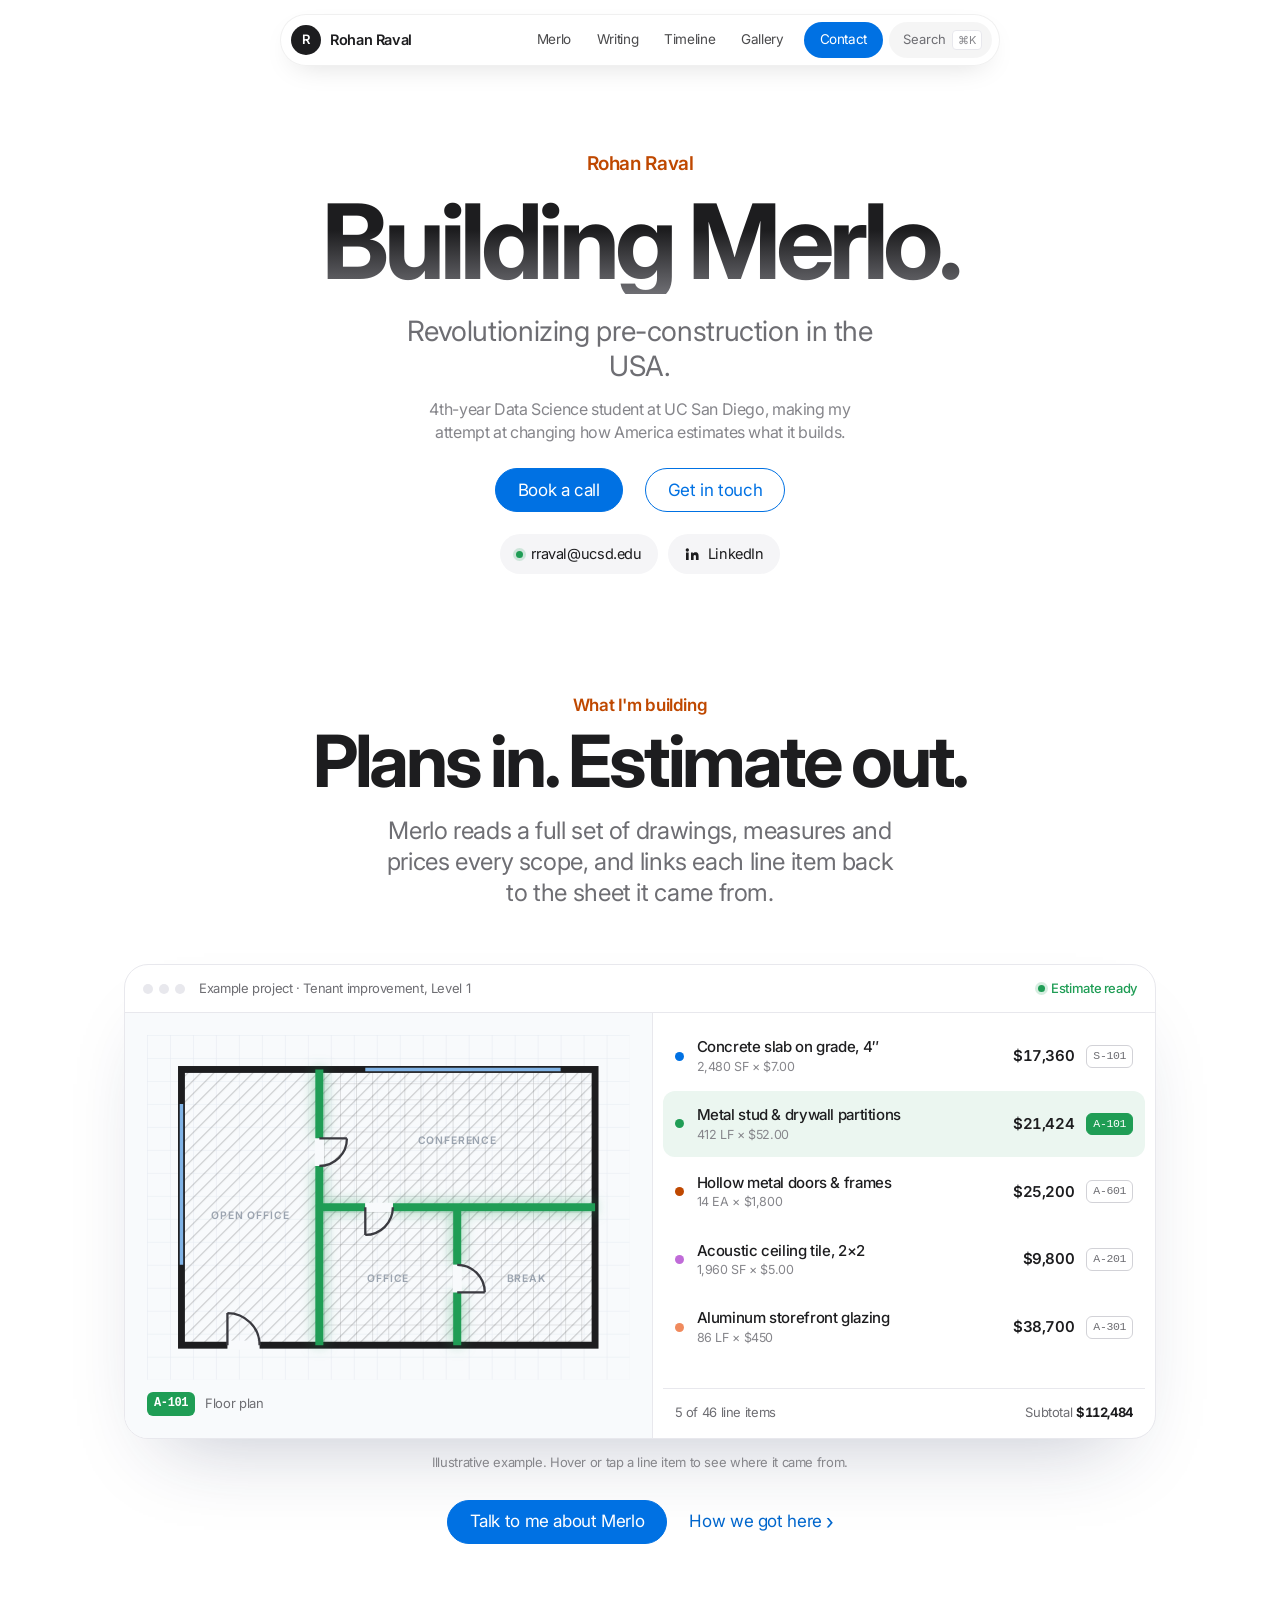
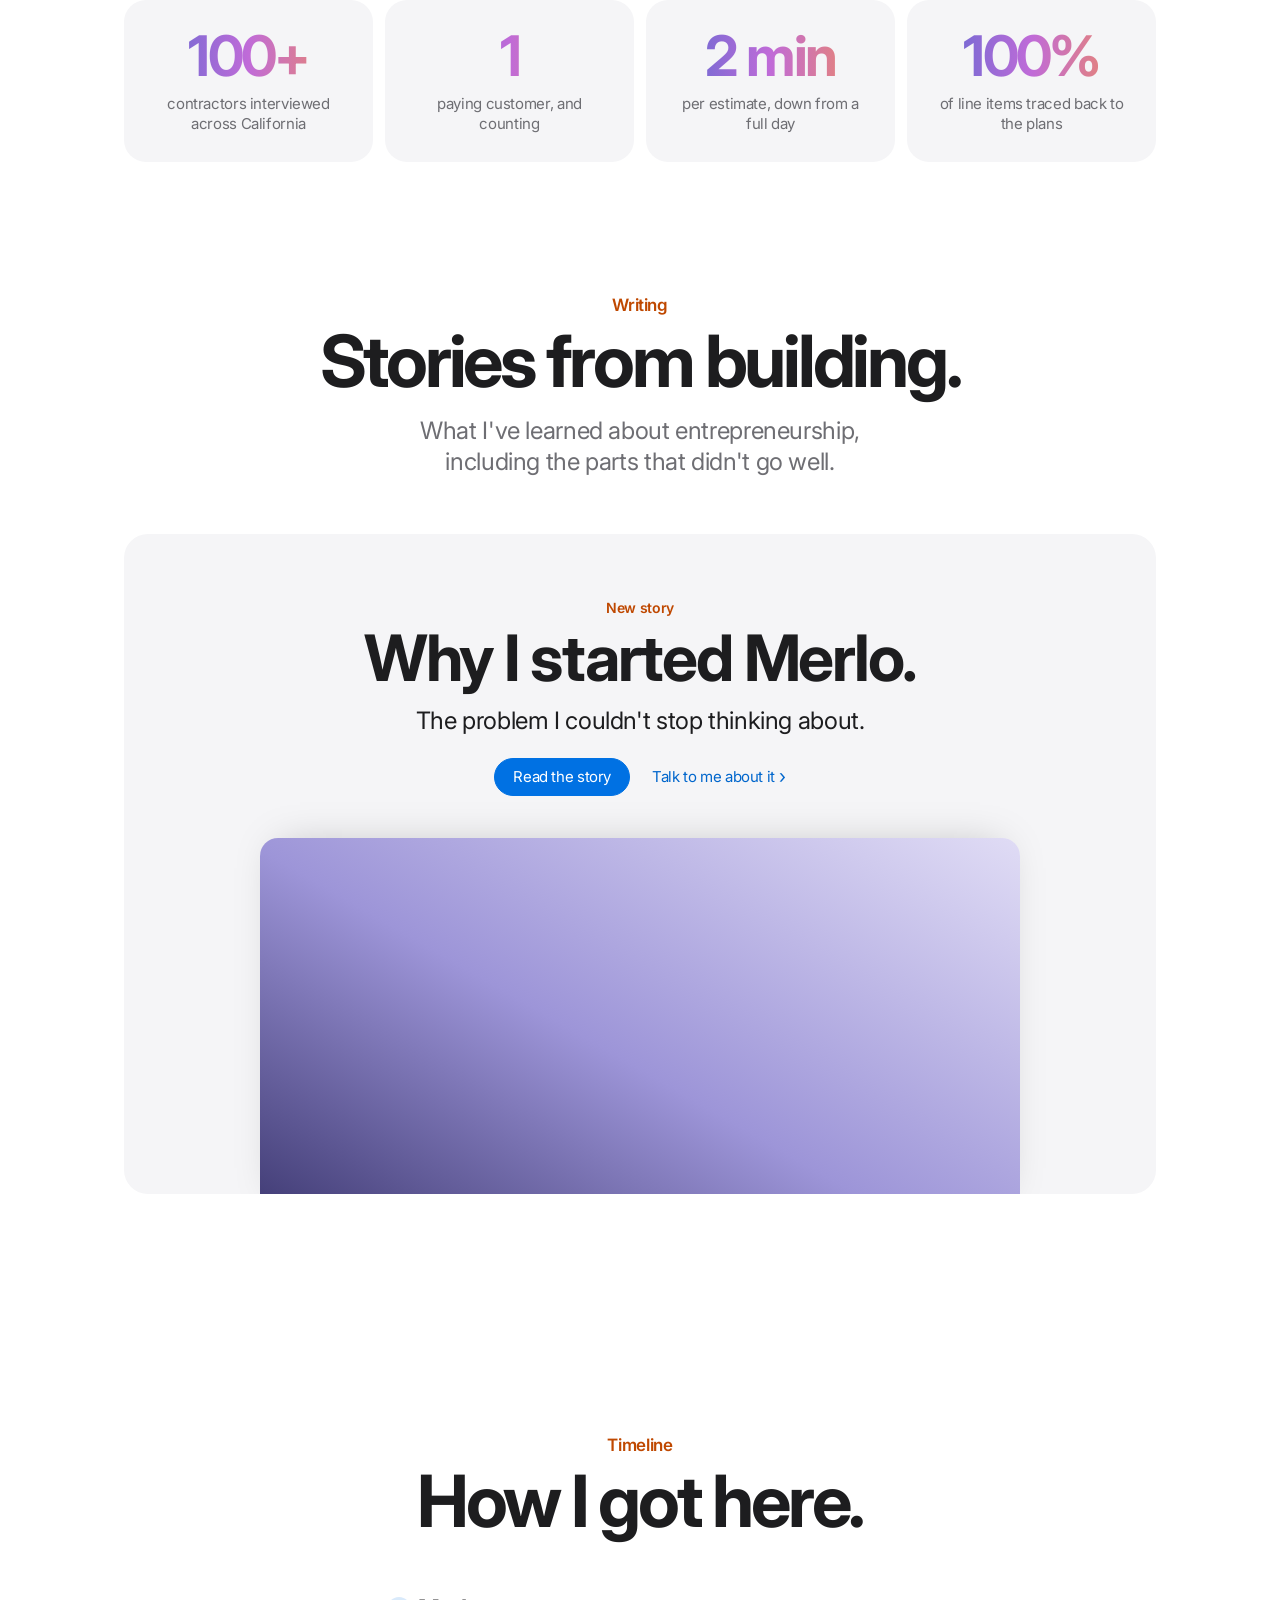
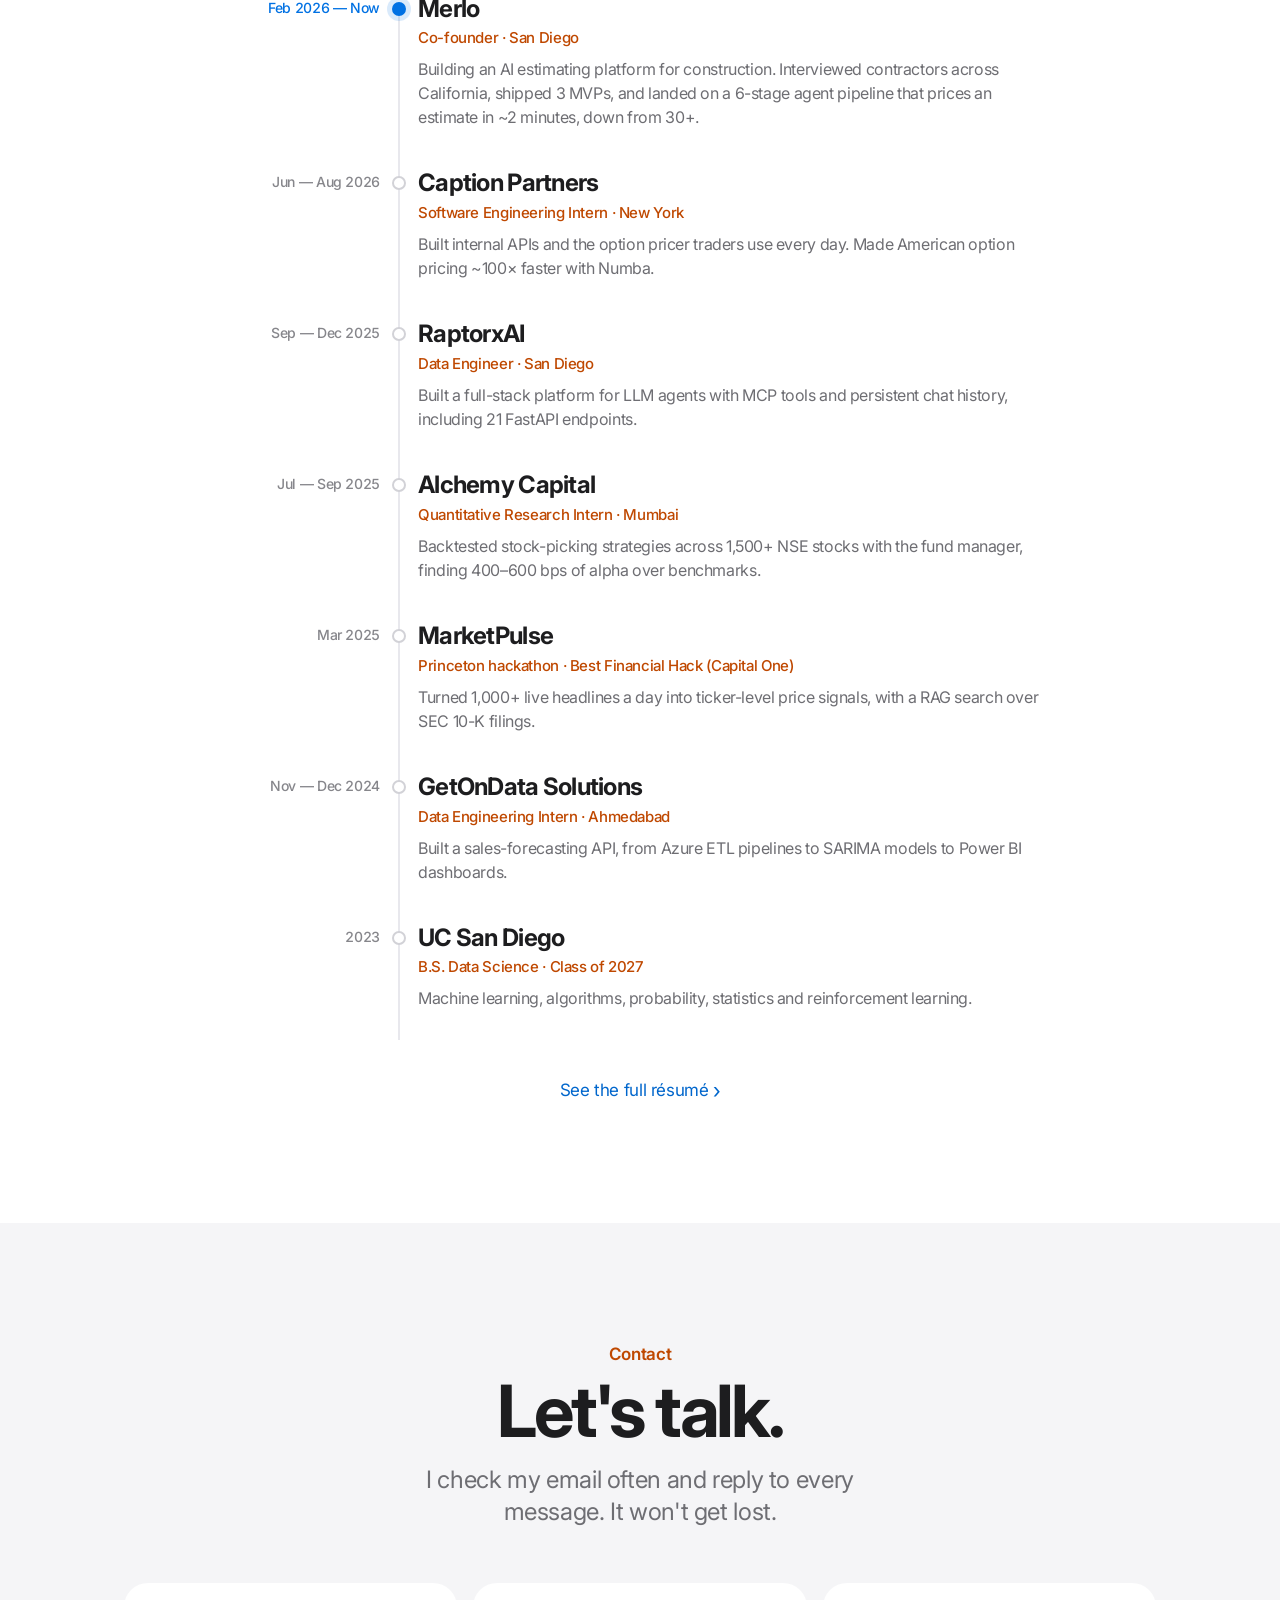
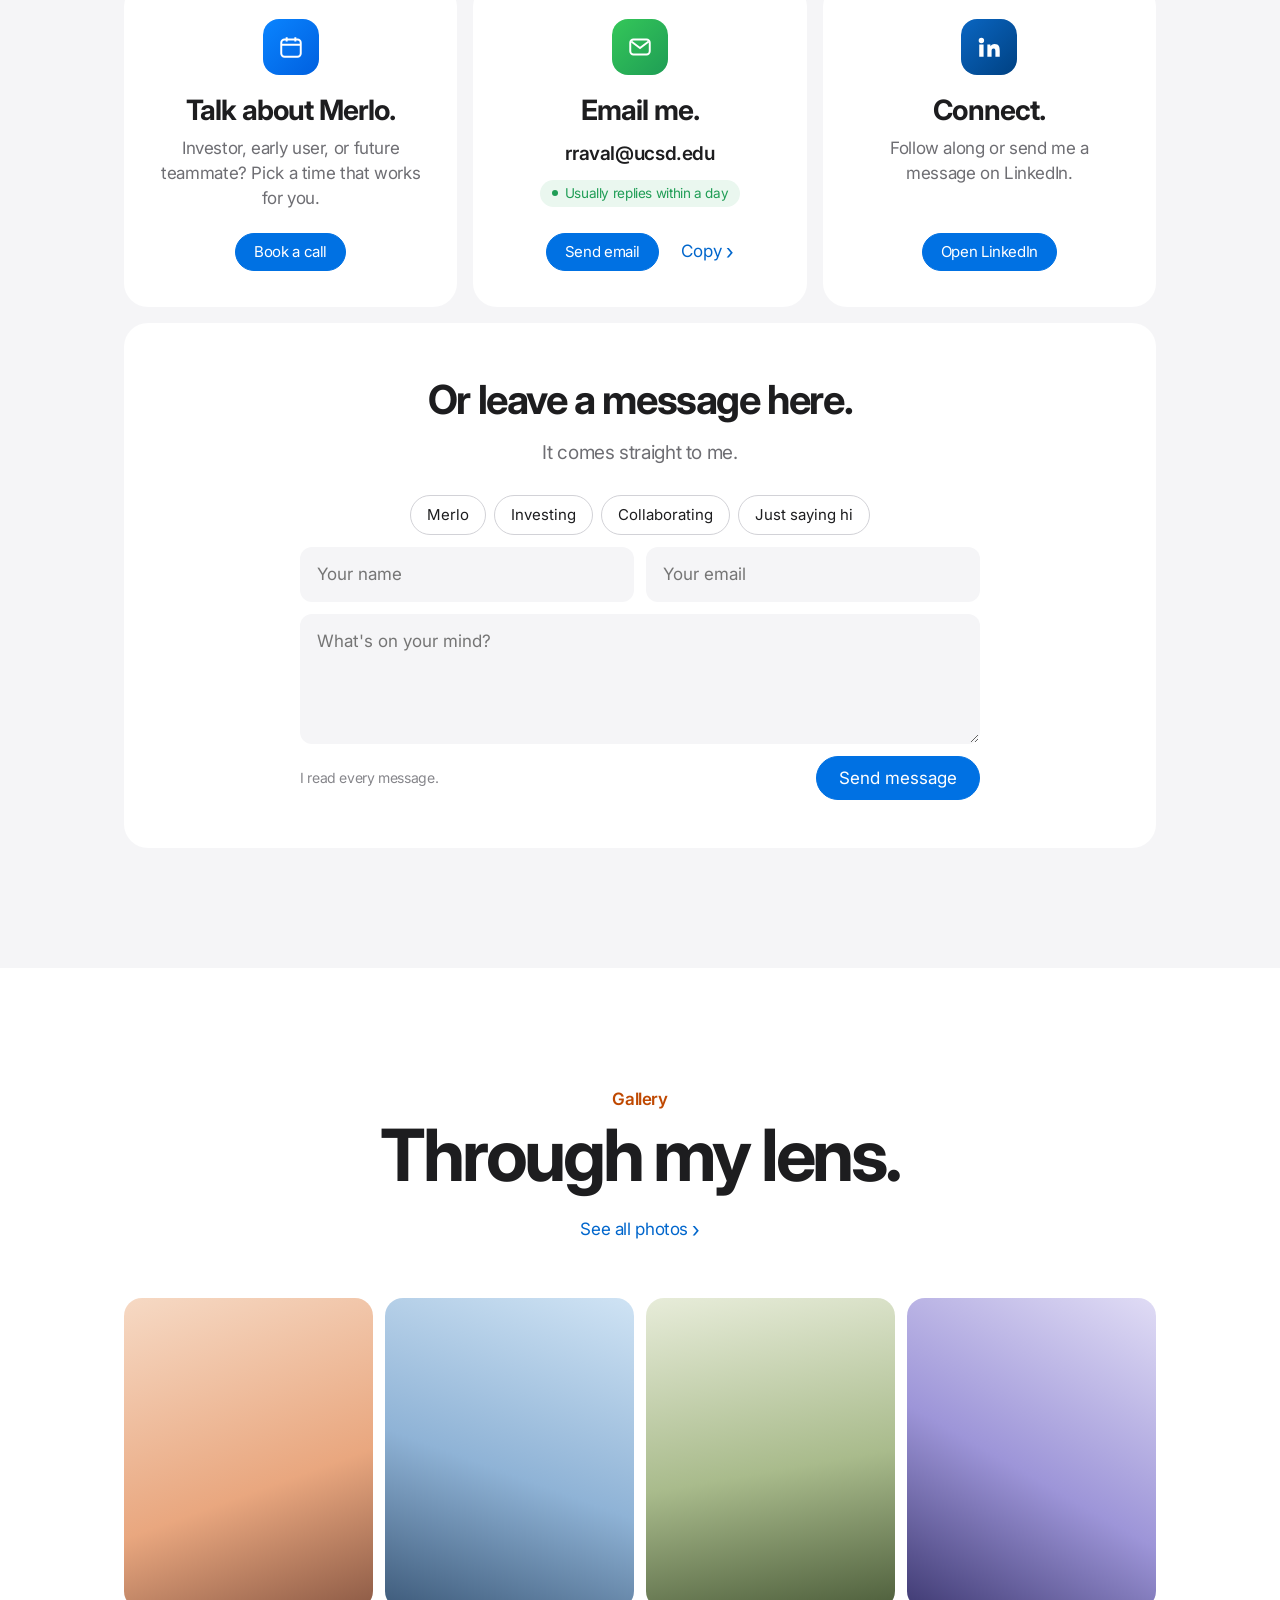
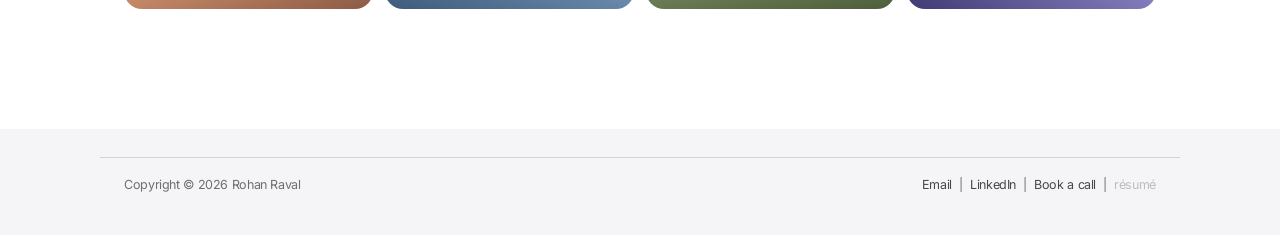
==== commit 00be1a1b: "Home: intro line, résumé timeline, Timeline nav; center section labels Co-Authored-By: Claude Opus 5" ====
--- a/index.html
+++ b/index.html
@@ -18,6 +18,7 @@
     <div class="nav-links">
       <a href="#merlo" class="hide-sm">Merlo</a>
       <a href="#writing" class="hide-sm">Writing</a>
+      <a href="#timeline" class="hide-sm">Timeline</a>
       <a href="gallery.html" class="hide-sm">Gallery</a>
       <a href="#contact" class="nav-cta">Contact</a>
       <button class="kbd-btn" data-cmdk aria-label="Search"><span class="label">Search</span><kbd>⌘K</kbd></button>
@@ -31,6 +32,7 @@
     <p class="kicker reveal">Rohan Raval</p>
     <h1 class="reveal">Building Merlo.</h1>
     <p class="tagline reveal">Revolutionizing pre-construction in the USA.</p>
+    <p class="intro reveal">4th-year Data Science student at UC San Diego, making my attempt at changing how America estimates what it builds.</p>
     <div class="ctas reveal">
       <a class="pill-btn" data-link="calendly">Book a call</a>
       <a class="pill-btn ghost" href="#contact">Get in touch</a>
@@ -136,6 +138,47 @@
   </div>
 </section>
 
+<!-- ============ TIMELINE ============ -->
+<section class="section" id="timeline">
+  <div class="wrap">
+    <div class="s-head reveal">
+      <p class="kicker">Timeline</p>
+      <h2>How I got here.</h2>
+    </div>
+    <ol class="tl">
+      <li class="tl-item now reveal">
+        <span class="tl-date">Feb 2026 — Now</span>
+        <div class="tl-body"><h3>Merlo</h3><p class="tl-role">Co-founder · San Diego</p><p>Building an AI estimating platform for construction. Interviewed contractors across California, shipped 3 MVPs, and landed on a 6-stage agent pipeline that prices an estimate in ~2 minutes, down from 30+.</p></div>
+      </li>
+      <li class="tl-item reveal">
+        <span class="tl-date">Jun — Aug 2026</span>
+        <div class="tl-body"><h3>Caption Partners</h3><p class="tl-role">Software Engineering Intern · New York</p><p>Built internal APIs and the option pricer traders use every day. Made American option pricing ~100× faster with Numba.</p></div>
+      </li>
+      <li class="tl-item reveal">
+        <span class="tl-date">Sep — Dec 2025</span>
+        <div class="tl-body"><h3>RaptorxAI</h3><p class="tl-role">Data Engineer · San Diego</p><p>Built a full-stack platform for LLM agents with MCP tools and persistent chat history, including 21 FastAPI endpoints.</p></div>
+      </li>
+      <li class="tl-item reveal">
+        <span class="tl-date">Jul — Sep 2025</span>
+        <div class="tl-body"><h3>Alchemy Capital</h3><p class="tl-role">Quantitative Research Intern · Mumbai</p><p>Backtested stock-picking strategies across 1,500+ NSE stocks with the fund manager, finding 400–600 bps of alpha over benchmarks.</p></div>
+      </li>
+      <li class="tl-item reveal">
+        <span class="tl-date">Mar 2025</span>
+        <div class="tl-body"><h3>MarketPulse</h3><p class="tl-role">Princeton hackathon · Best Financial Hack (Capital One)</p><p>Turned 1,000+ live headlines a day into ticker-level price signals, with a RAG search over SEC 10-K filings.</p></div>
+      </li>
+      <li class="tl-item reveal">
+        <span class="tl-date">Nov — Dec 2024</span>
+        <div class="tl-body"><h3>GetOnData Solutions</h3><p class="tl-role">Data Engineering Intern · Ahmedabad</p><p>Built a sales-forecasting API, from Azure ETL pipelines to SARIMA models to Power BI dashboards.</p></div>
+      </li>
+      <li class="tl-item reveal">
+        <span class="tl-date">2023</span>
+        <div class="tl-body"><h3>UC San Diego</h3><p class="tl-role">B.S. Data Science · Class of 2027</p><p>Machine learning, algorithms, probability, statistics and reinforcement learning.</p></div>
+      </li>
+    </ol>
+    <div class="ctas center reveal"><a class="chev" href="resume.html">See the full résumé</a></div>
+  </div>
+</section>
+
 <!-- ============ CONTACT ============ -->
 <section class="section gray" id="contact">
   <div class="wrap">
--- a/assets/style.css
+++ b/assets/style.css
@@ -99,7 +99,7 @@
 .section.gray { background: var(--bg-2); }
 .section.tight { padding-top: 12px; }
 .s-head { text-align: center; max-width: 820px; margin: 0 auto 56px; }
-.s-head .kicker { font-size: 17px; font-weight: 600; color: var(--orange); margin: 0 0 8px; }
+.s-head .kicker { font-size: 17px; font-weight: 600; color: var(--orange); margin: 0 auto 8px; }
 .s-head h2 { font-size: clamp(40px, 6vw, 72px); line-height: 1.04; letter-spacing: -.045em; font-weight: 700; margin: 0; }
 .s-head p { font-size: clamp(19px, 2.2vw, 24px); line-height: 1.3; color: var(--text-2); margin: 16px auto 0; max-width: 34ch; }
 
@@ -191,6 +191,28 @@
   .item .src { display: none; }
 }
 
+/* ---------- Hero intro line ---------- */
+.home-hero .intro { font-size: 16px; line-height: 1.45; color: var(--text-3); margin: 14px auto 0; max-width: 46ch; }
+
+/* ---------- Timeline ---------- */
+.tl { list-style: none; margin: 0 auto; padding: 0; max-width: 820px; position: relative; }
+.tl::before { content: ""; position: absolute; left: 168px; top: 10px; bottom: 10px; width: 2px; background: var(--line-soft); }
+.tl-item { display: grid; grid-template-columns: 150px 1fr; gap: 0 38px; padding: 0 0 40px; position: relative; }
+.tl-item::before { content: ""; position: absolute; left: 162px; top: 7px; width: 14px; height: 14px; border-radius: 50%;
+  background: #fff; border: 2px solid var(--line); box-sizing: border-box; }
+.tl-item.now::before { background: var(--blue); border-color: var(--blue); box-shadow: 0 0 0 5px rgba(0,113,227,.15); }
+.tl-date { text-align: right; font-size: 14px; font-weight: 500; color: var(--text-3); padding-top: 3px; font-variant-numeric: tabular-nums; }
+.tl-item.now .tl-date { color: var(--blue); }
+.tl-body h3 { margin: 0; font-size: 24px; letter-spacing: -.03em; line-height: 1.2; }
+.tl-role { margin: 4px 0 0; font-size: 15px; color: var(--orange); font-weight: 500; }
+.tl-body p:last-child { margin: 8px 0 0; font-size: 16px; color: var(--text-2); line-height: 1.5; }
+@media (max-width: 640px) {
+  .tl::before { left: 6px; }
+  .tl-item { grid-template-columns: 1fr; padding-left: 32px; gap: 4px; }
+  .tl-item::before { left: 0; top: 4px; }
+  .tl-date { text-align: left; padding-top: 0; }
+}
+
 /* ---------- Contact (Apple-style cards) ---------- */
 .contact-grid { display: grid; grid-template-columns: repeat(3, 1fr); gap: 16px; }
 @media (max-width: 860px) { .contact-grid { grid-template-columns: 1fr; } }
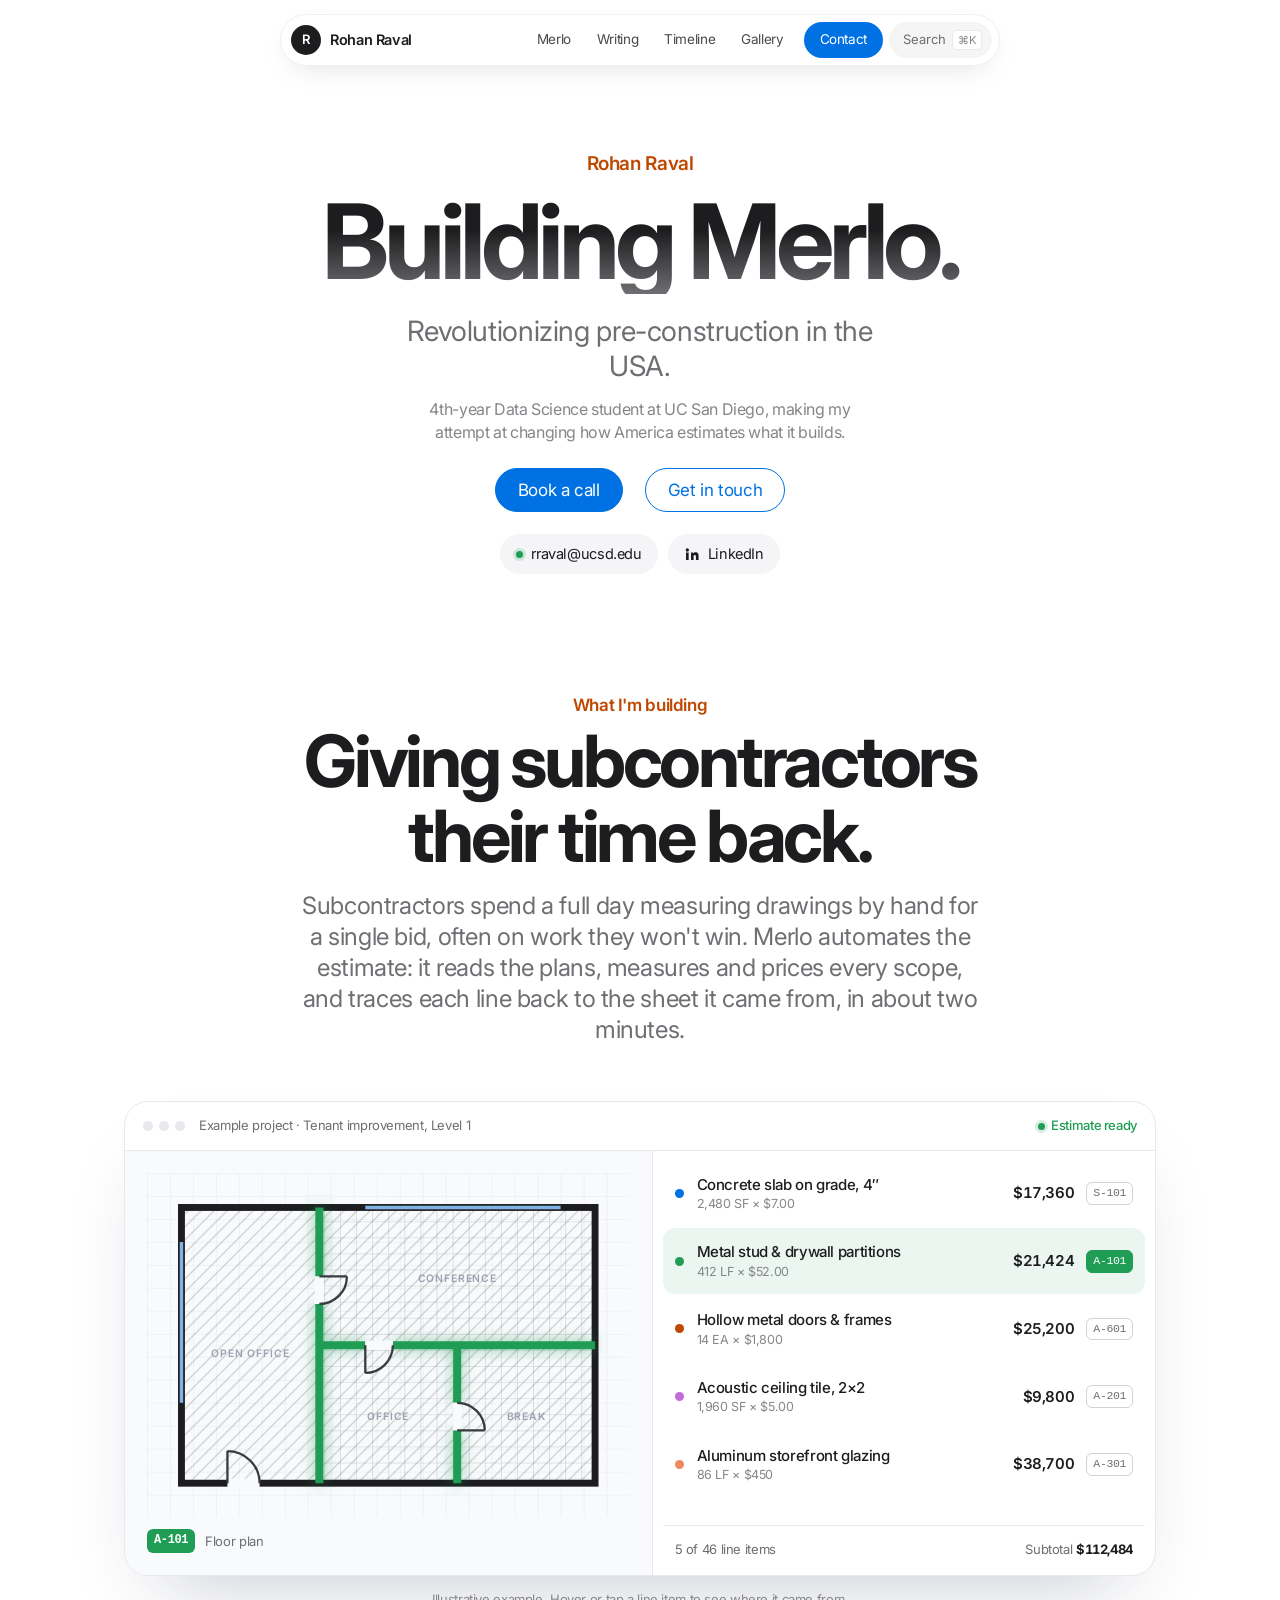
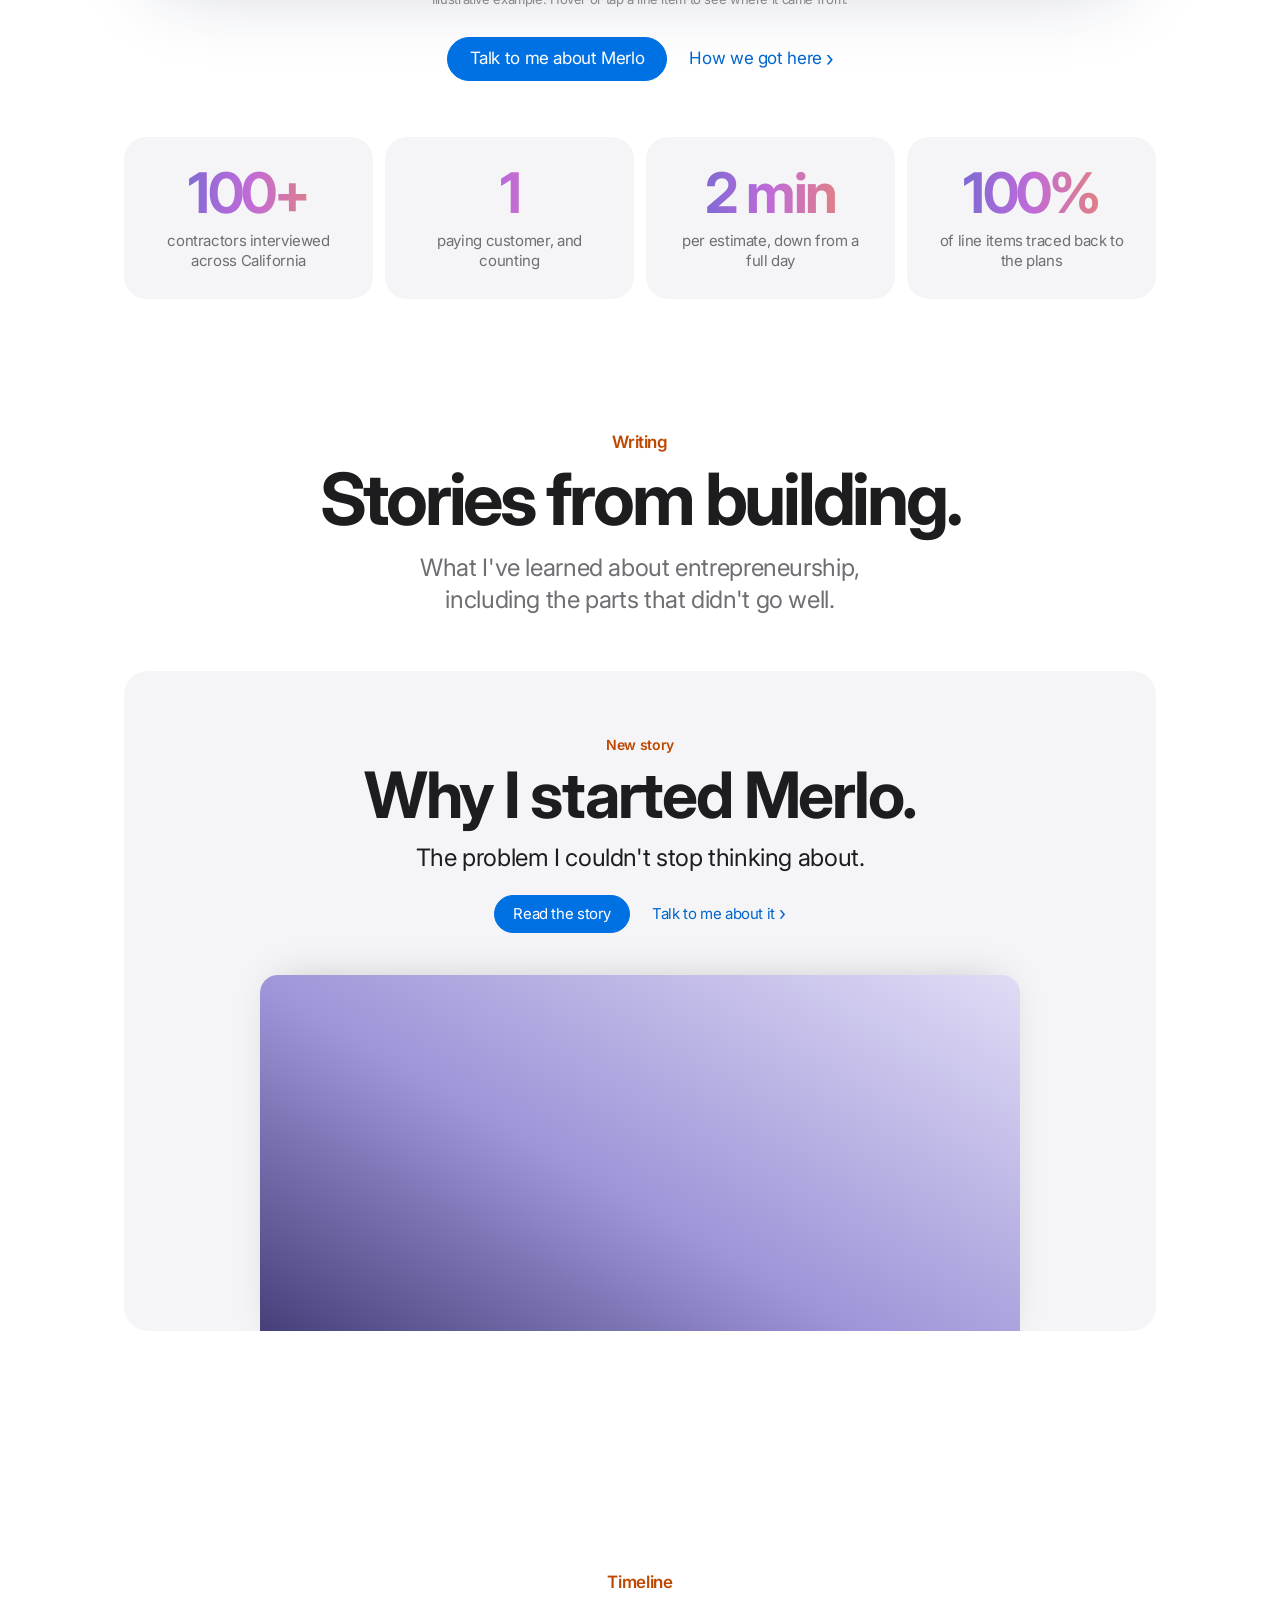
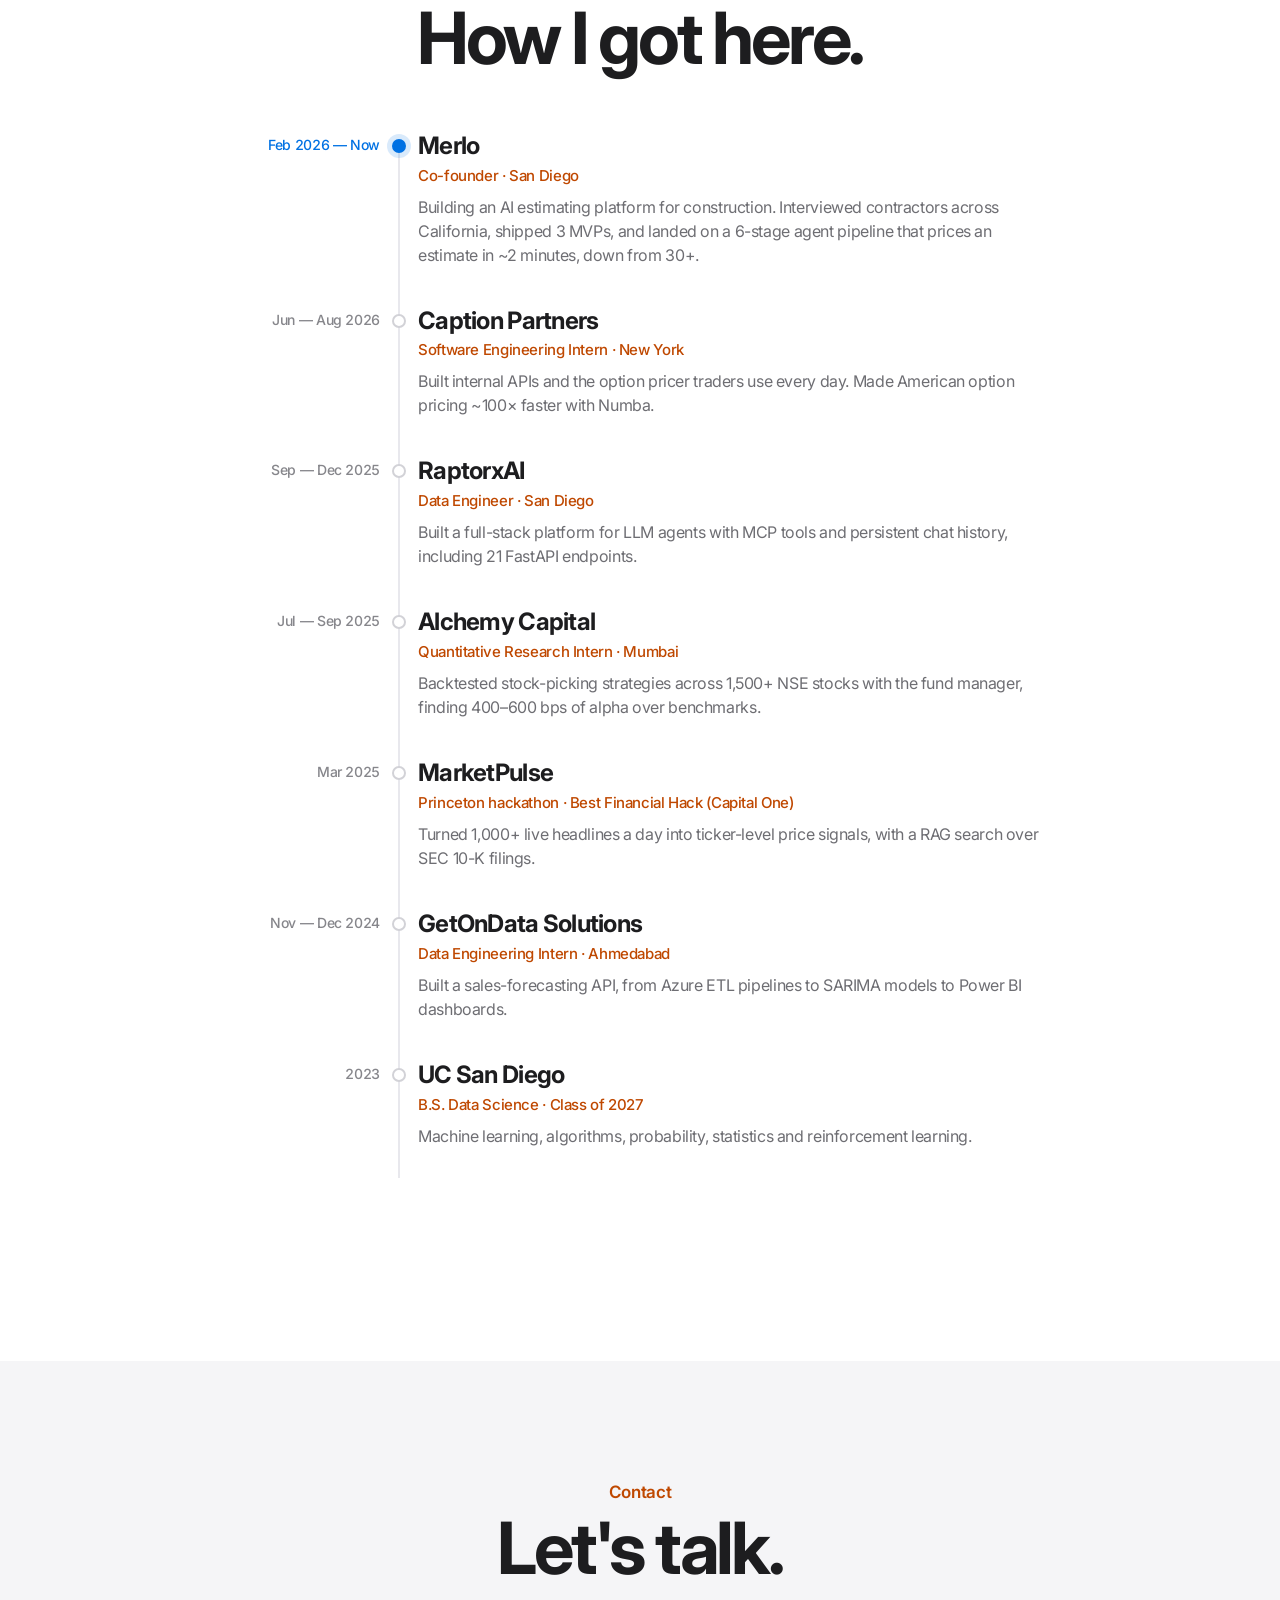
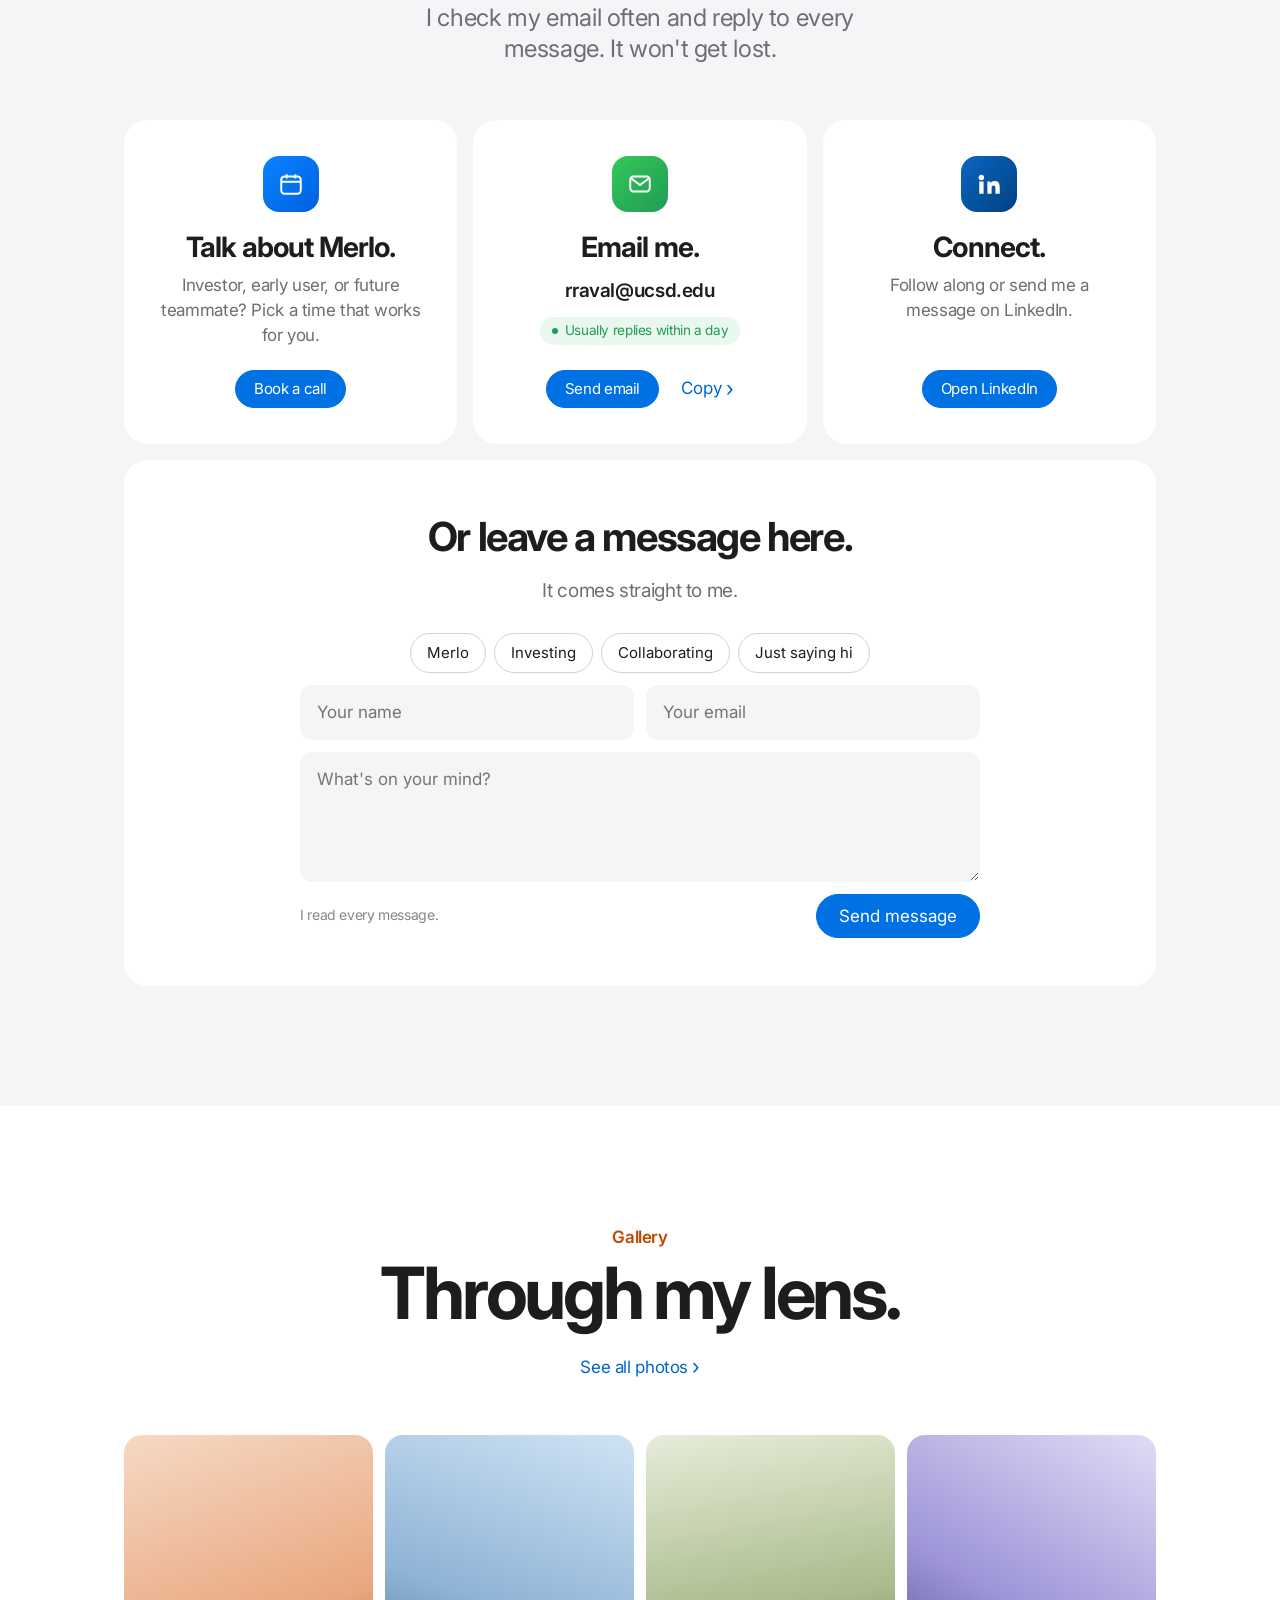
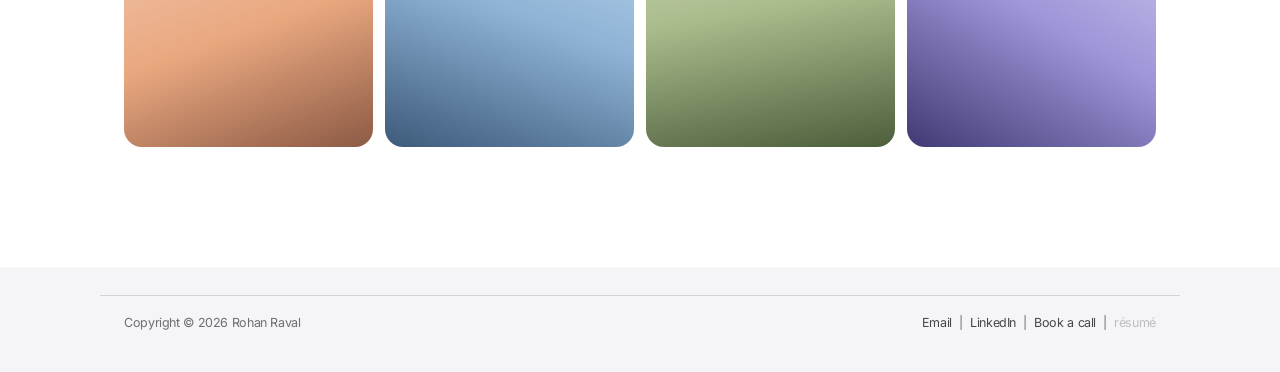
==== commit dcb81a40: "Home: Merlo section explains the mission for subcontractors Co-Authored-By: Claude Opus 5.5 <noreply" ====
--- a/index.html
+++ b/index.html
@@ -49,8 +49,8 @@
   <div class="wrap">
     <div class="s-head reveal">
       <p class="kicker">What I'm building</p>
-      <h2>Plans in. Estimate out.</h2>
-      <p>Merlo reads a full set of drawings, measures and prices every scope, and links each line item back to the sheet it came from.</p>
+      <h2>Giving subcontractors their time back.</h2>
+      <p class="wide">Subcontractors spend a full day measuring drawings by hand for a single bid, often on work they won't win. Merlo automates the estimate: it reads the plans, measures and prices every scope, and traces each line back to the sheet it came from, in about two minutes.</p>
     </div>
 
     <div class="demo reveal" data-demo>
--- a/assets/style.css
+++ b/assets/style.css
@@ -99,6 +99,7 @@
 .section.gray { background: var(--bg-2); }
 .section.tight { padding-top: 12px; }
 .s-head { text-align: center; max-width: 820px; margin: 0 auto 56px; }
+.s-head p.wide { max-width: 46ch; }
 .s-head .kicker { font-size: 17px; font-weight: 600; color: var(--orange); margin: 0 auto 8px; }
 .s-head h2 { font-size: clamp(40px, 6vw, 72px); line-height: 1.04; letter-spacing: -.045em; font-weight: 700; margin: 0; }
 .s-head p { font-size: clamp(19px, 2.2vw, 24px); line-height: 1.3; color: var(--text-2); margin: 16px auto 0; max-width: 34ch; }
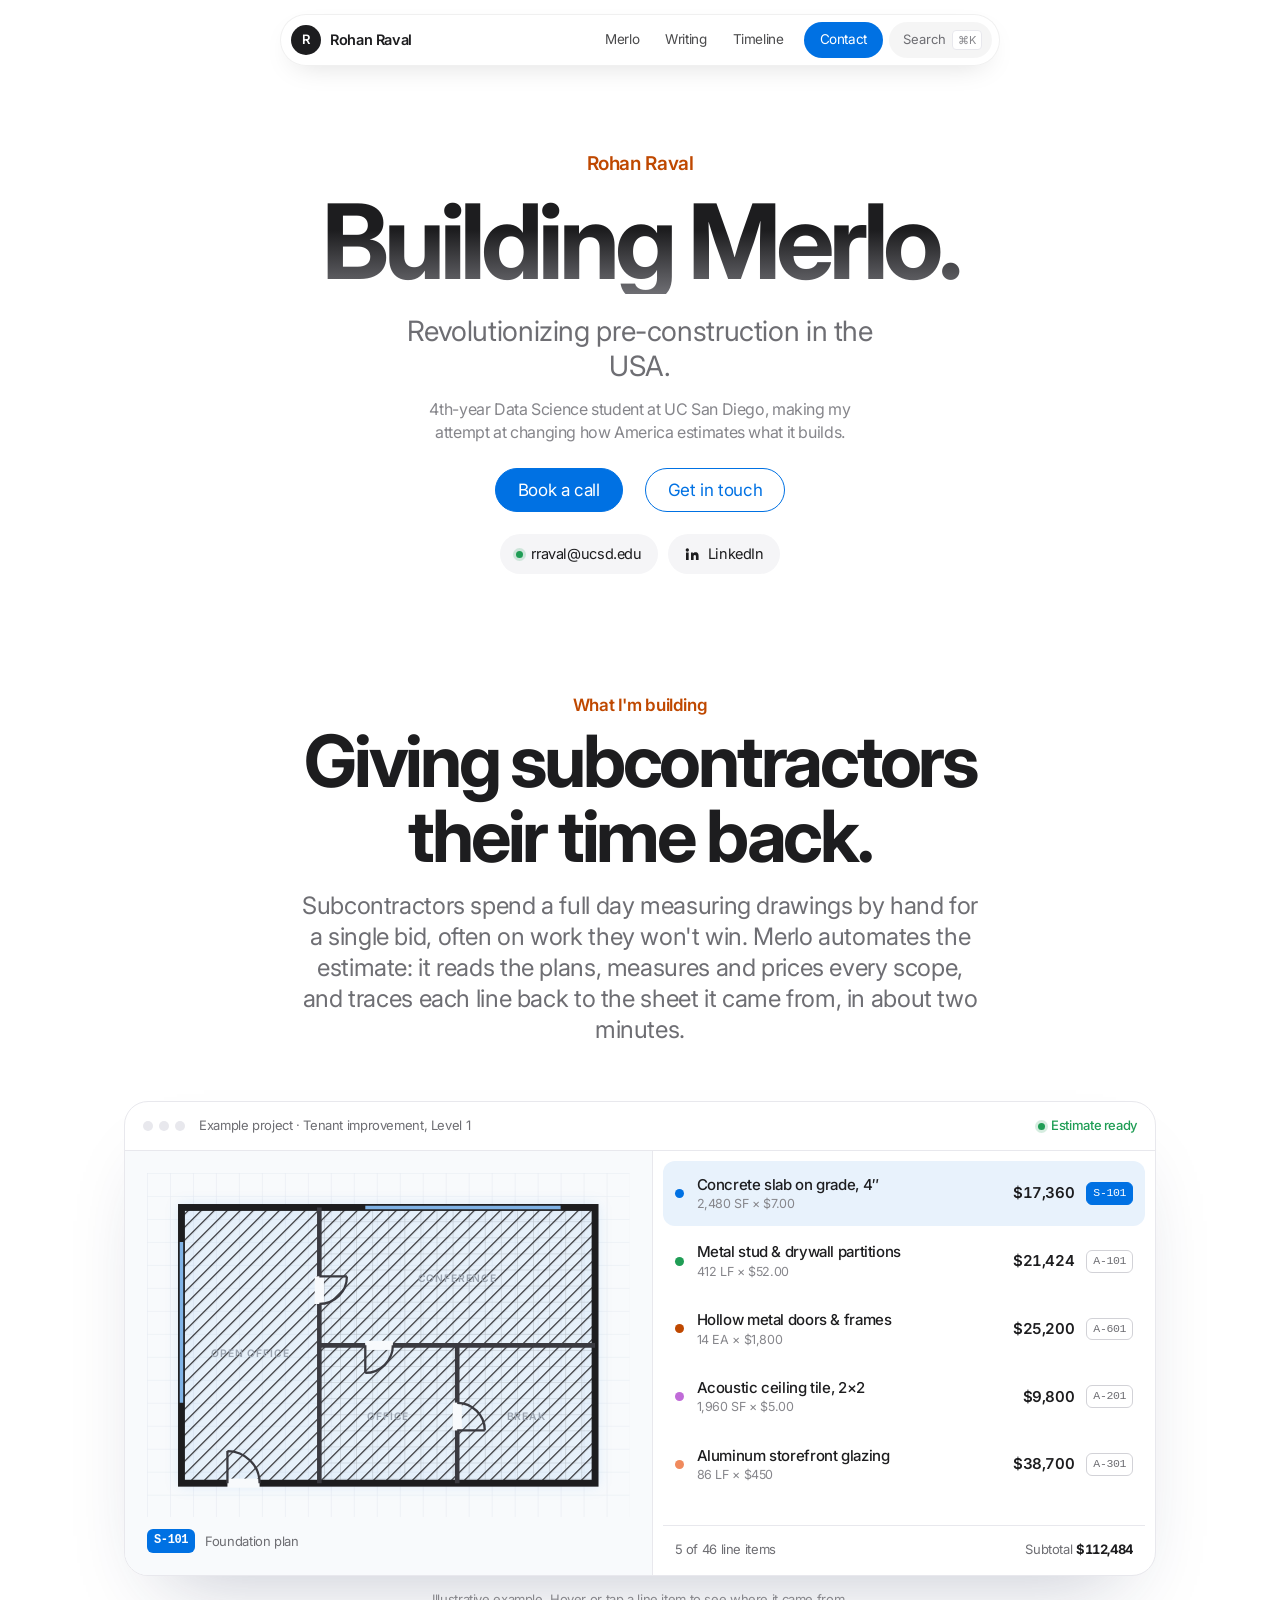
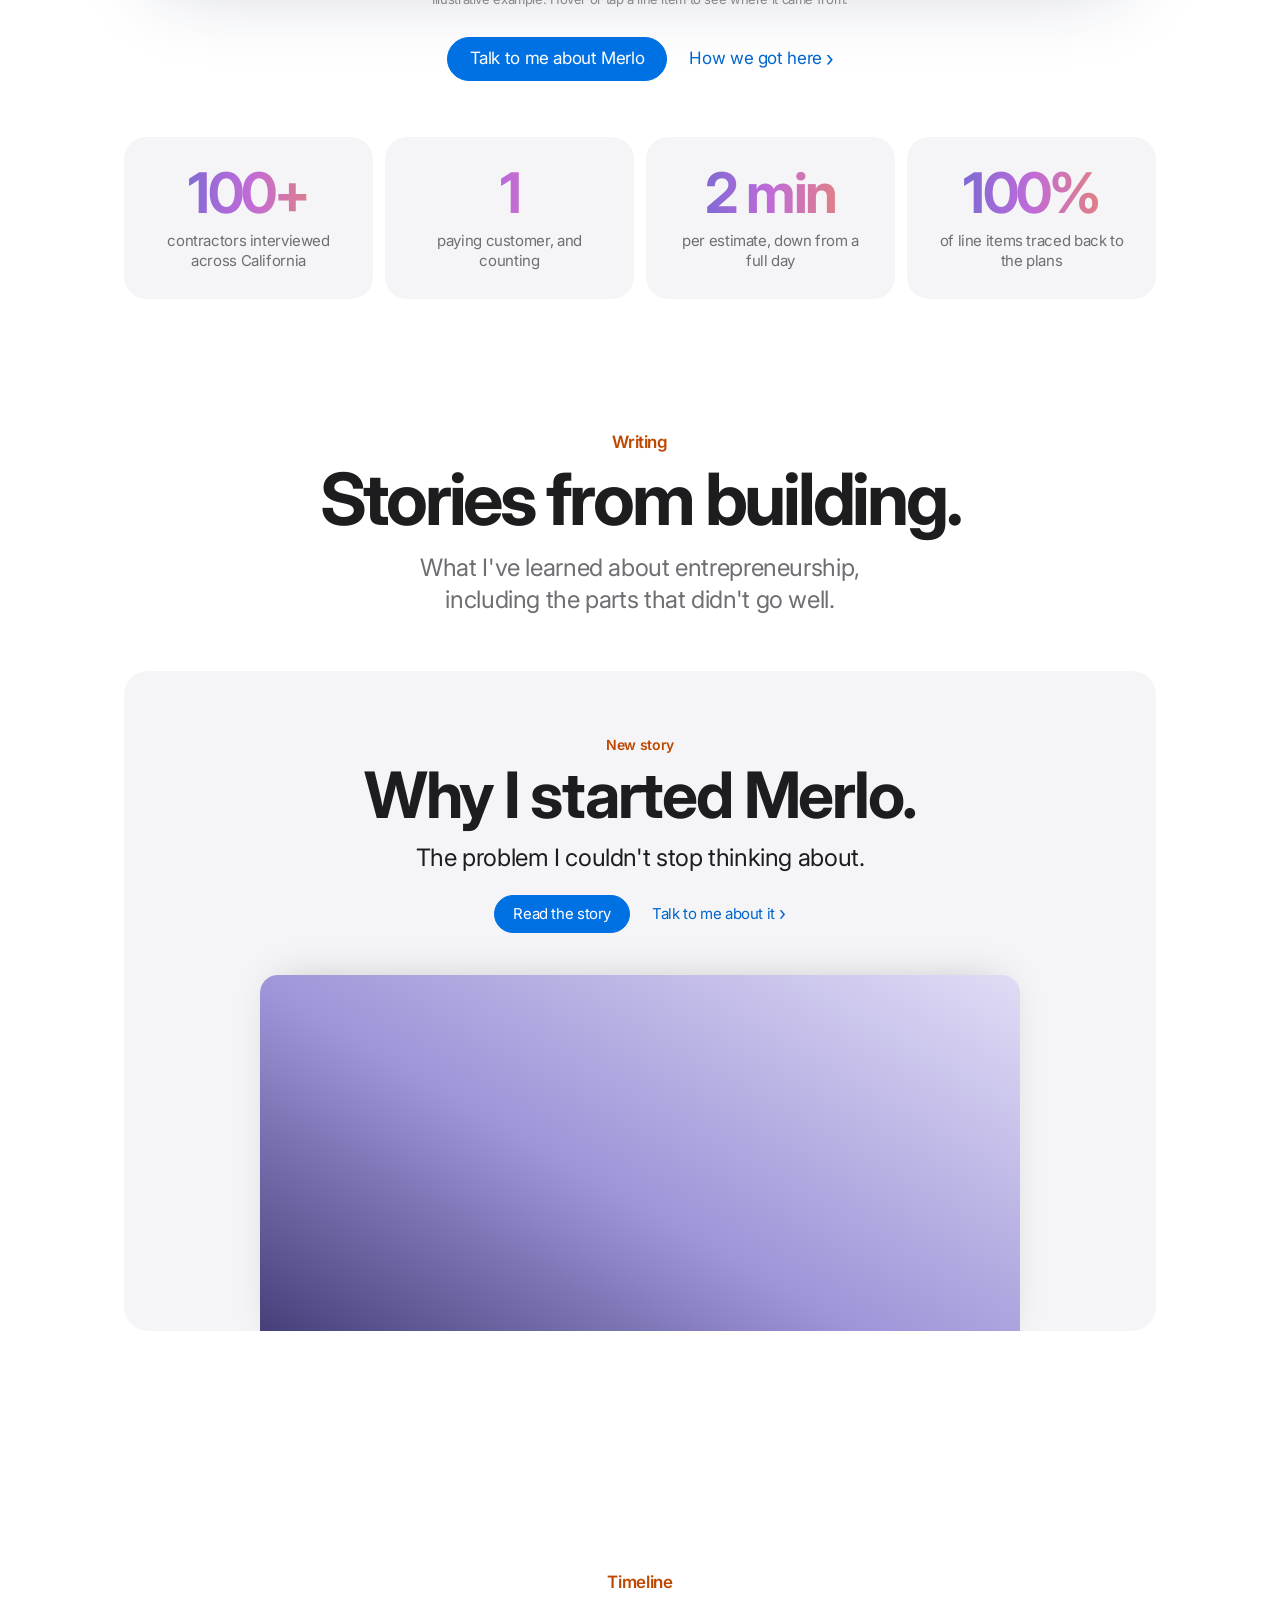
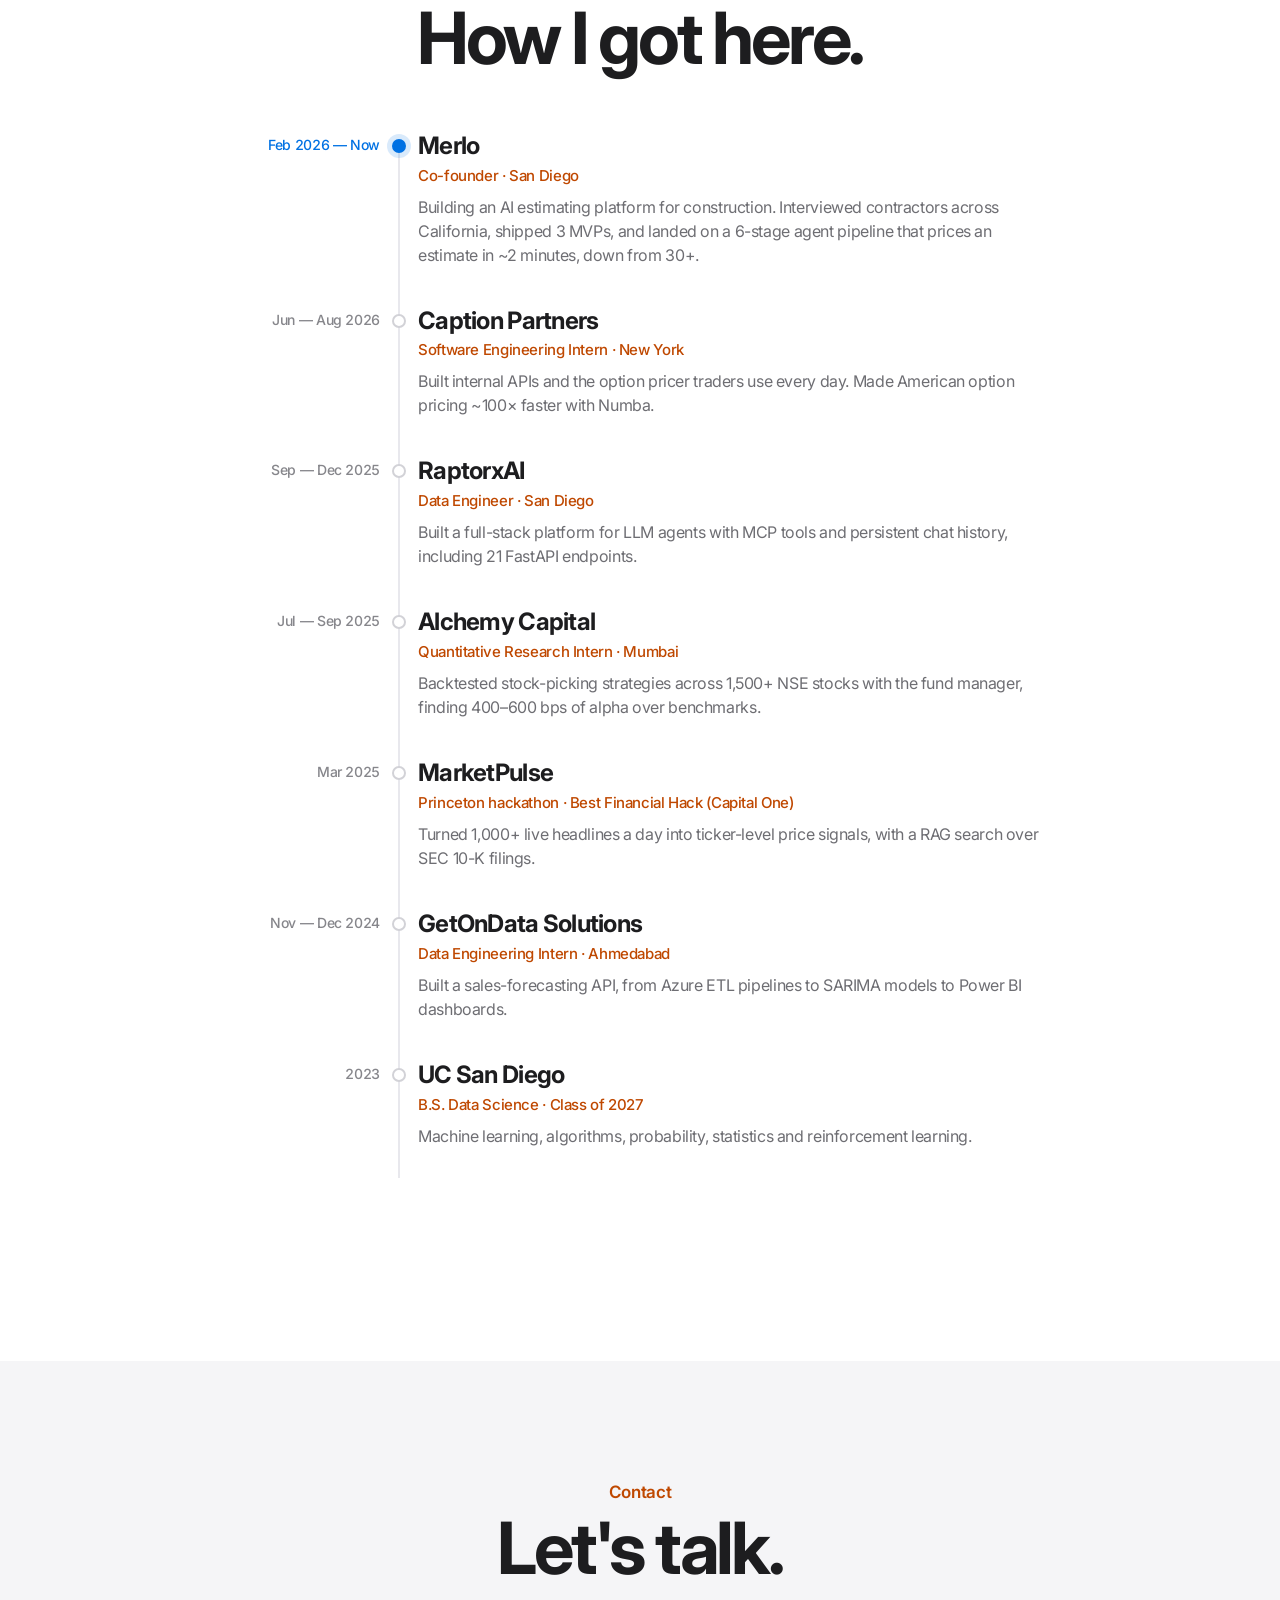
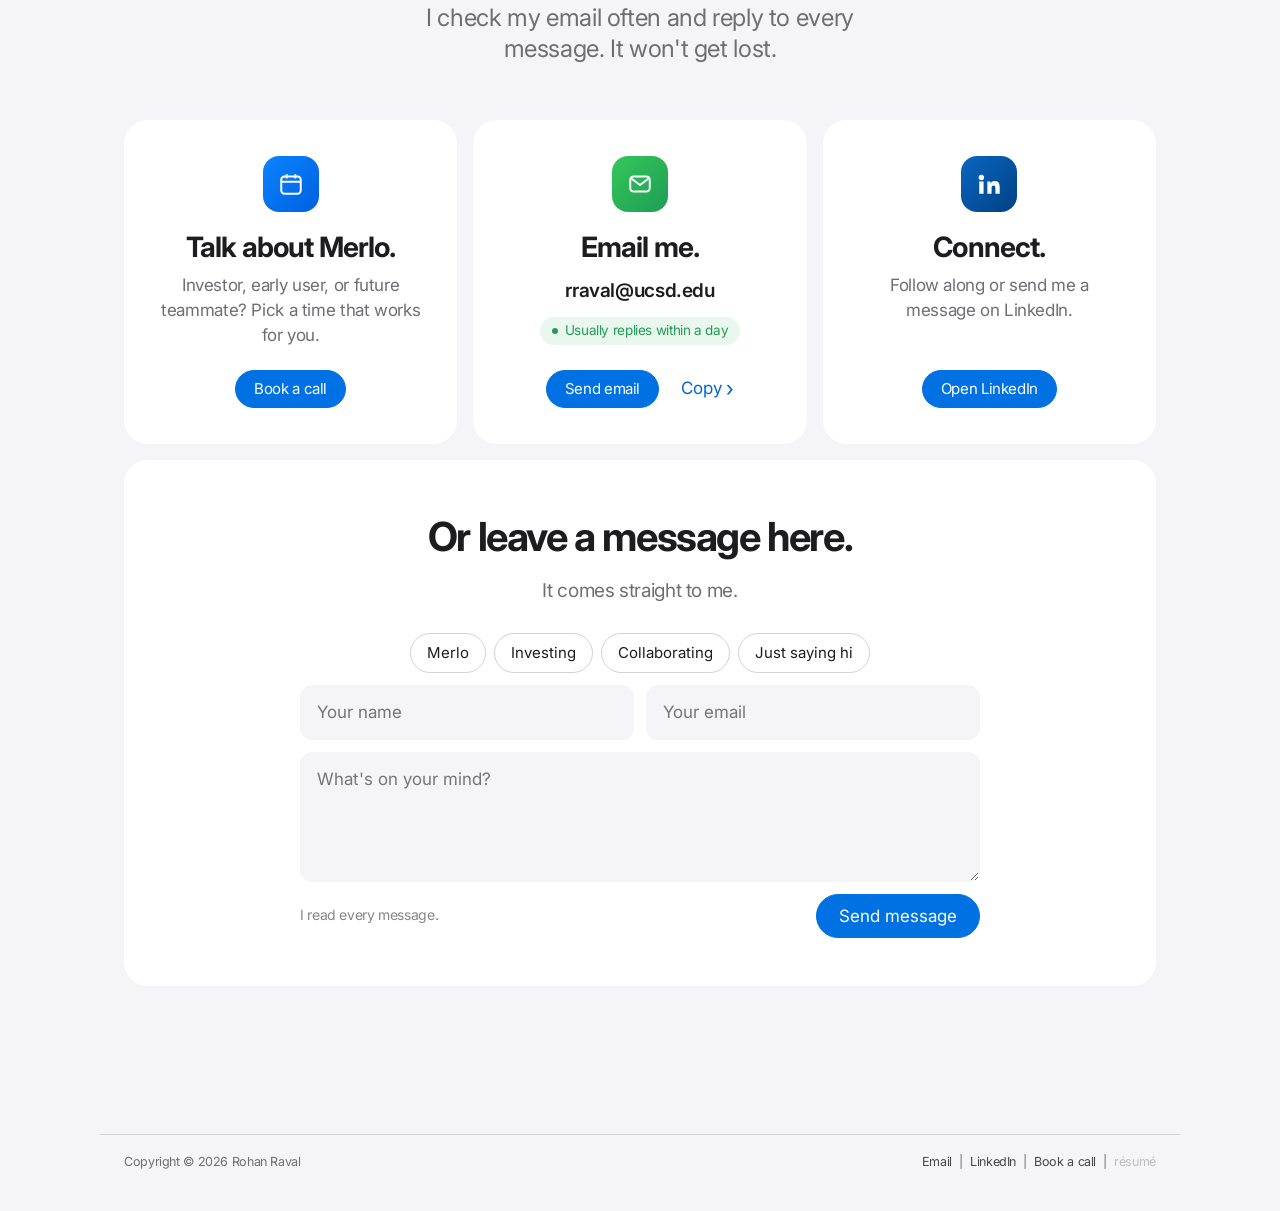
==== commit f6ec0d8f: "Hide photo gallery and the post's highlights section for now Co-Authored-By: Claude Opus 5.5 <norepl" ====
--- a/index.html
+++ b/index.html
@@ -19,7 +19,6 @@
       <a href="#merlo" class="hide-sm">Merlo</a>
       <a href="#writing" class="hide-sm">Writing</a>
       <a href="#timeline" class="hide-sm">Timeline</a>
-      <a href="gallery.html" class="hide-sm">Gallery</a>
       <a href="#contact" class="nav-cta">Contact</a>
       <button class="kbd-btn" data-cmdk aria-label="Search"><span class="label">Search</span><kbd>⌘K</kbd></button>
     </div>
@@ -232,20 +231,6 @@
   </div>
 </section>
 
-<!-- ============ GALLERY ============ -->
-<section class="section" id="gallery">
-  <div class="wrap">
-    <div class="s-head reveal">
-      <p class="kicker">Gallery</p>
-      <h2>Through my lens.</h2>
-      <div class="ctas"><a class="chev" href="gallery.html">See all photos</a></div>
-    </div>
-    <a href="gallery.html" class="peek reveal" aria-label="Open the gallery">
-      <div class="ph g1"></div><div class="ph g2"></div><div class="ph g3"></div><div class="ph g6"></div>
-    </a>
-  </div>
-</section>
-
 <footer>
   <div class="wrap">
     <span>Copyright © 2026 Rohan Raval</span>
